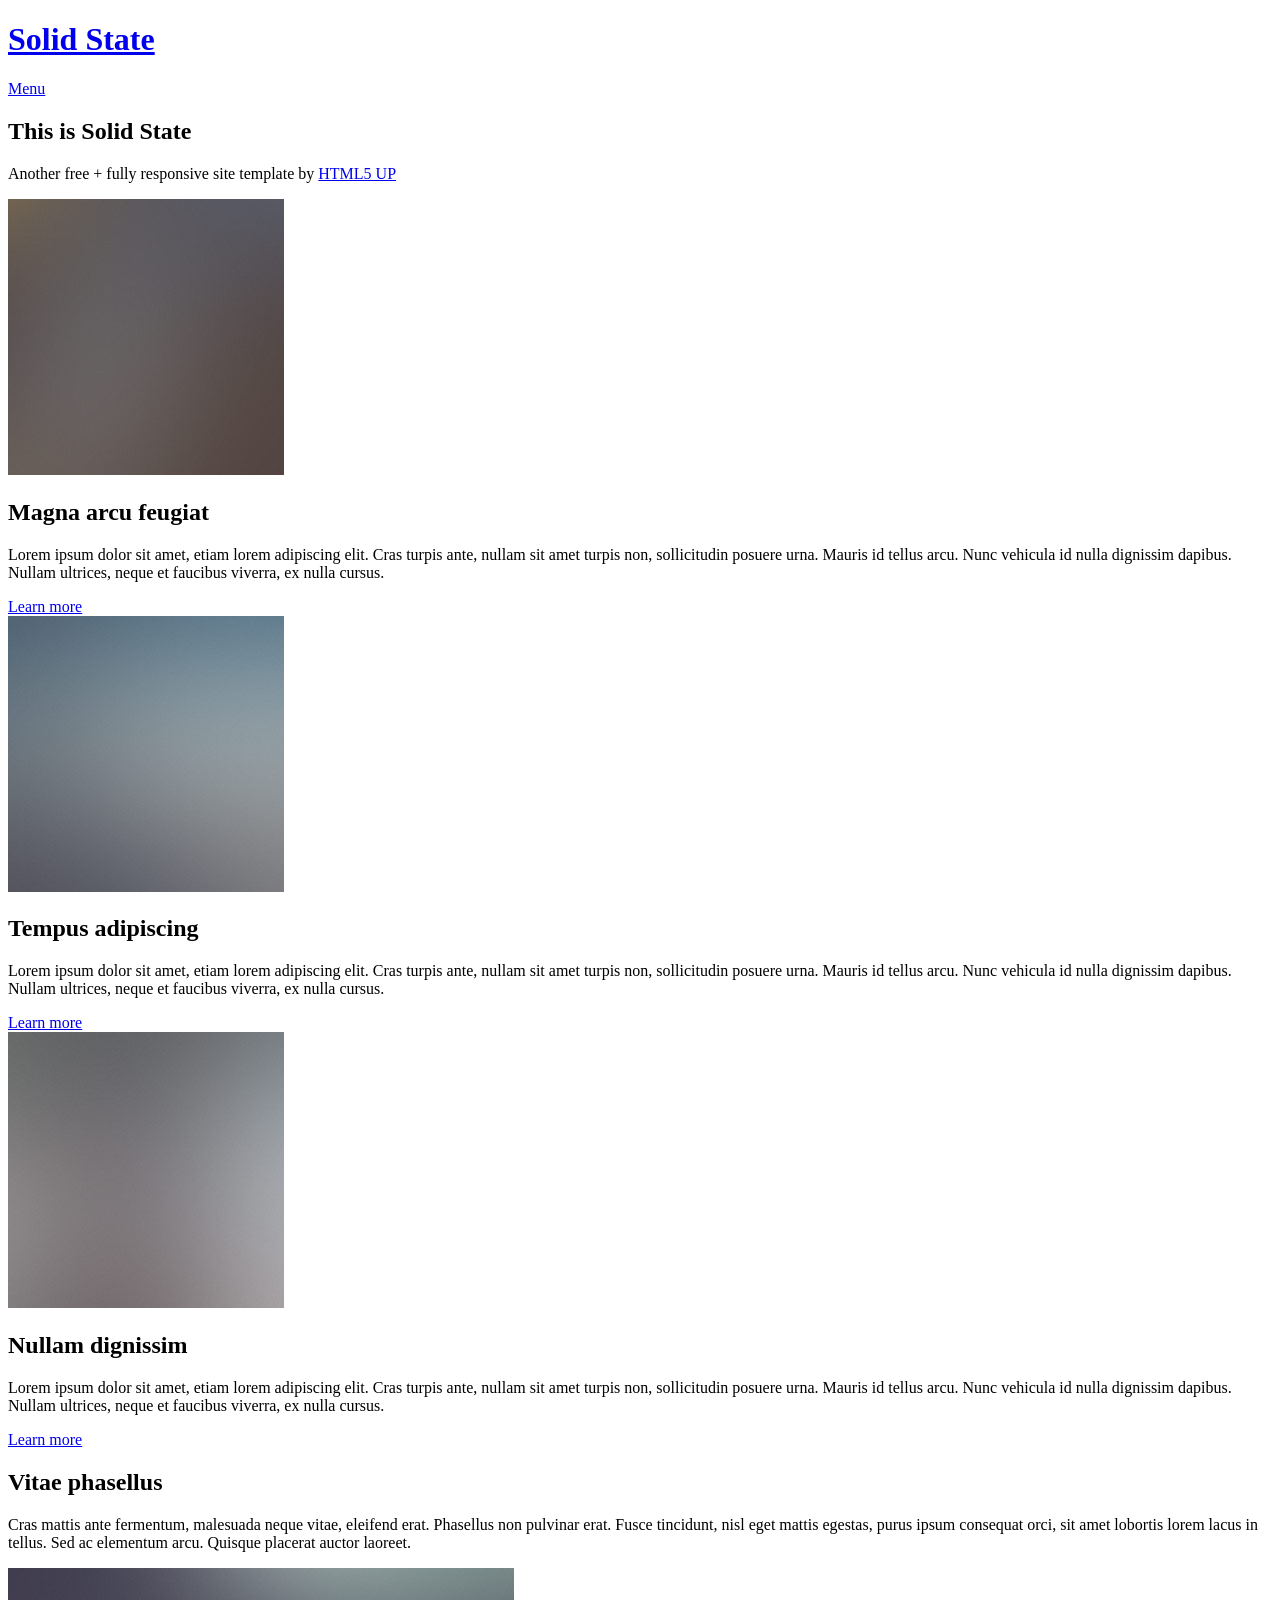
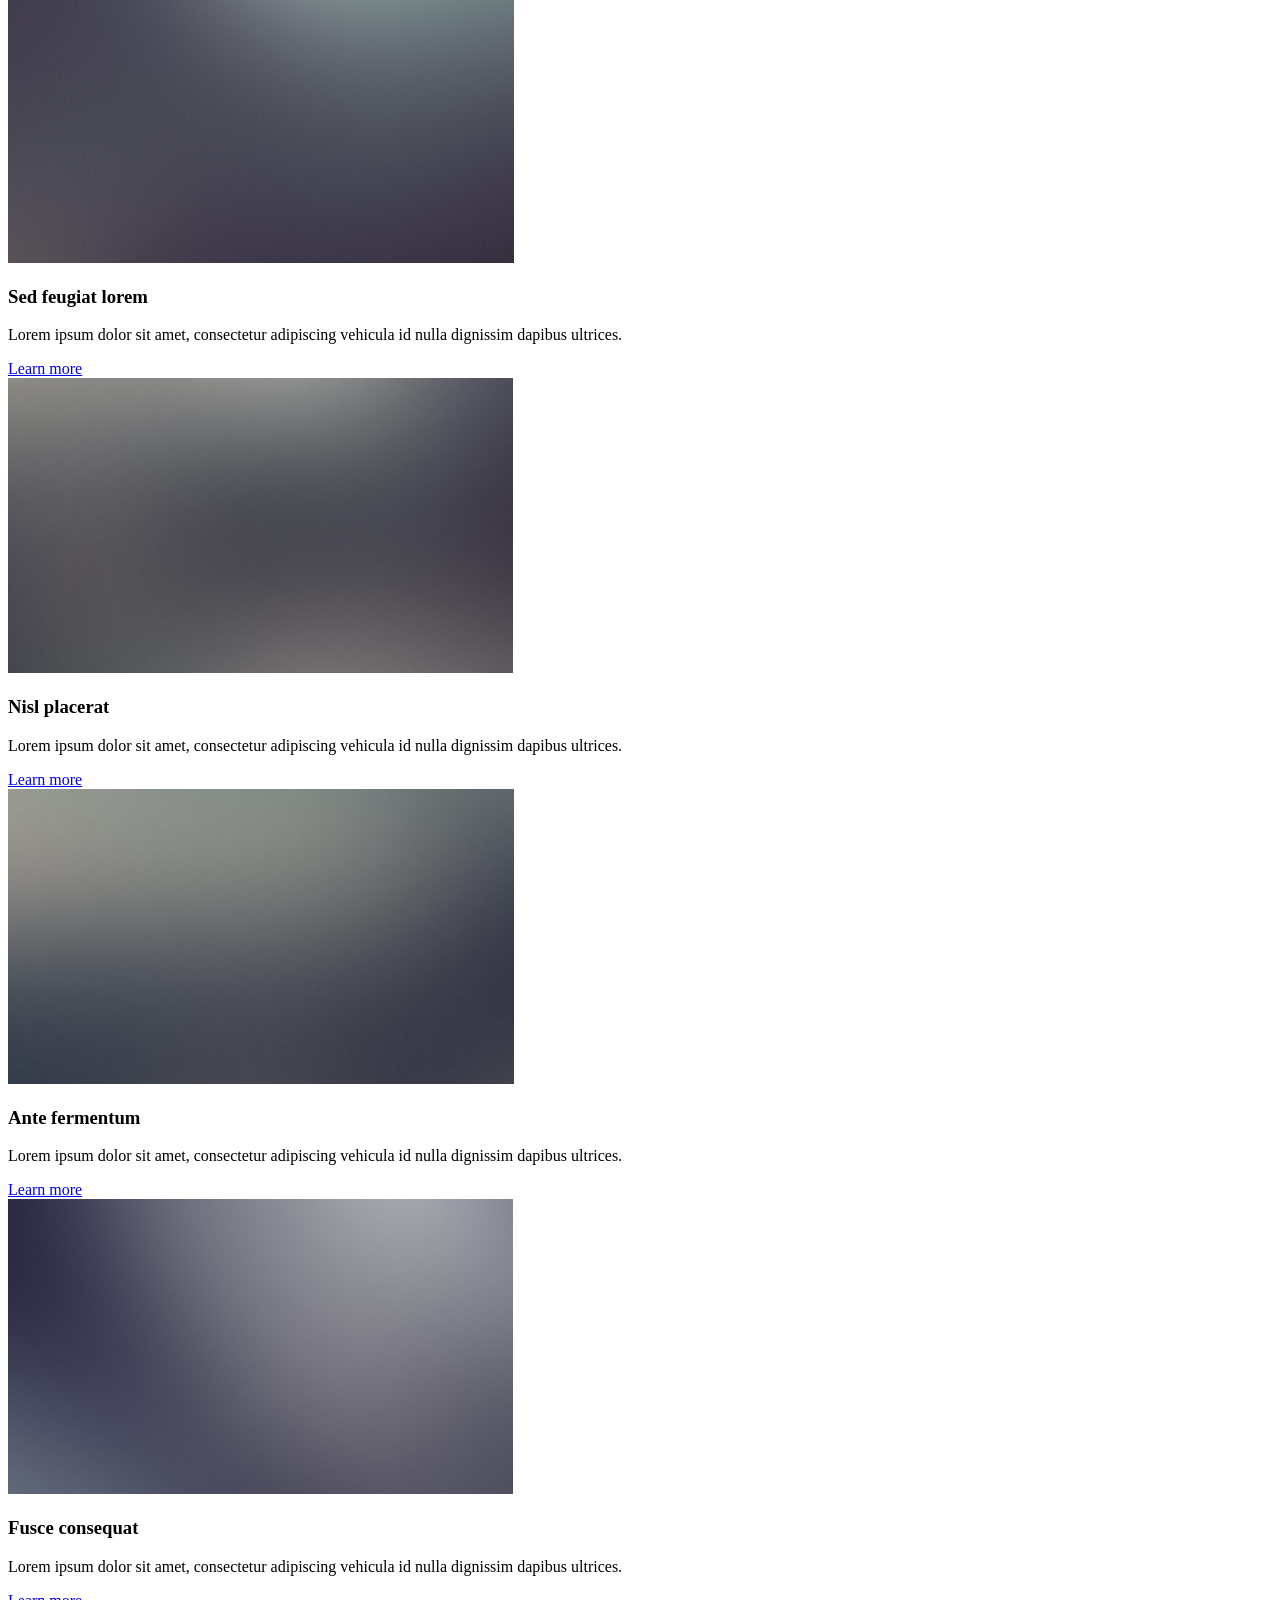
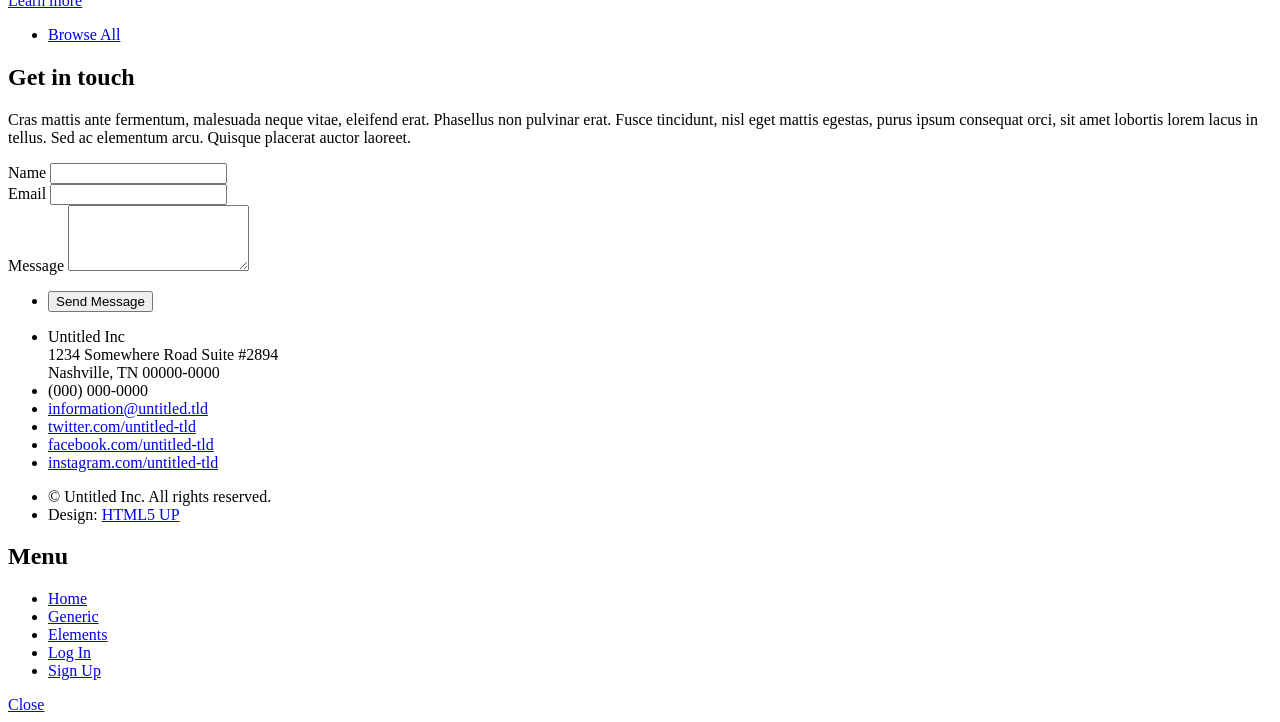
==== index.html @ 76413784 "upload template files" ====
<!DOCTYPE HTML>
<!--
	Solid State by HTML5 UP
	html5up.net | @ajlkn
	Free for personal and commercial use under the CCA 3.0 license (html5up.net/license)
-->
<html>
	<head>
		<title>Solid State by HTML5 UP</title>
		<meta charset="utf-8" />
		<meta name="viewport" content="width=device-width, initial-scale=1, user-scalable=no" />
		<link rel="stylesheet" href="assets/css/main.css" />
		<noscript><link rel="stylesheet" href="assets/css/noscript.css" /></noscript>
	</head>
	<body class="is-preload">

		<!-- Page Wrapper -->
			<div id="page-wrapper">

				<!-- Header -->
					<header id="header" class="alt">
						<h1><a href="index.html">Solid State</a></h1>
						<nav>
							<a href="#menu">Menu</a>
						</nav>
					</header>

				<!-- Menu -->
					<nav id="menu">
						<div class="inner">
							<h2>Menu</h2>
							<ul class="links">
								<li><a href="index.html">Home</a></li>
								<li><a href="generic.html">Generic</a></li>
								<li><a href="elements.html">Elements</a></li>
								<li><a href="#">Log In</a></li>
								<li><a href="#">Sign Up</a></li>
							</ul>
							<a href="#" class="close">Close</a>
						</div>
					</nav>

				<!-- Banner -->
					<section id="banner">
						<div class="inner">
							<div class="logo"><span class="icon fa-gem"></span></div>
							<h2>This is Solid State</h2>
							<p>Another free + fully responsive site template by <a href="http://html5up.net">HTML5 UP</a></p>
						</div>
					</section>

				<!-- Wrapper -->
					<section id="wrapper">

						<!-- One -->
							<section id="one" class="wrapper spotlight style1">
								<div class="inner">
									<a href="#" class="image"><img src="images/pic01.jpg" alt="" /></a>
									<div class="content">
										<h2 class="major">Magna arcu feugiat</h2>
										<p>Lorem ipsum dolor sit amet, etiam lorem adipiscing elit. Cras turpis ante, nullam sit amet turpis non, sollicitudin posuere urna. Mauris id tellus arcu. Nunc vehicula id nulla dignissim dapibus. Nullam ultrices, neque et faucibus viverra, ex nulla cursus.</p>
										<a href="#" class="special">Learn more</a>
									</div>
								</div>
							</section>

						<!-- Two -->
							<section id="two" class="wrapper alt spotlight style2">
								<div class="inner">
									<a href="#" class="image"><img src="images/pic02.jpg" alt="" /></a>
									<div class="content">
										<h2 class="major">Tempus adipiscing</h2>
										<p>Lorem ipsum dolor sit amet, etiam lorem adipiscing elit. Cras turpis ante, nullam sit amet turpis non, sollicitudin posuere urna. Mauris id tellus arcu. Nunc vehicula id nulla dignissim dapibus. Nullam ultrices, neque et faucibus viverra, ex nulla cursus.</p>
										<a href="#" class="special">Learn more</a>
									</div>
								</div>
							</section>

						<!-- Three -->
							<section id="three" class="wrapper spotlight style3">
								<div class="inner">
									<a href="#" class="image"><img src="images/pic03.jpg" alt="" /></a>
									<div class="content">
										<h2 class="major">Nullam dignissim</h2>
										<p>Lorem ipsum dolor sit amet, etiam lorem adipiscing elit. Cras turpis ante, nullam sit amet turpis non, sollicitudin posuere urna. Mauris id tellus arcu. Nunc vehicula id nulla dignissim dapibus. Nullam ultrices, neque et faucibus viverra, ex nulla cursus.</p>
										<a href="#" class="special">Learn more</a>
									</div>
								</div>
							</section>

						<!-- Four -->
							<section id="four" class="wrapper alt style1">
								<div class="inner">
									<h2 class="major">Vitae phasellus</h2>
									<p>Cras mattis ante fermentum, malesuada neque vitae, eleifend erat. Phasellus non pulvinar erat. Fusce tincidunt, nisl eget mattis egestas, purus ipsum consequat orci, sit amet lobortis lorem lacus in tellus. Sed ac elementum arcu. Quisque placerat auctor laoreet.</p>
									<section class="features">
										<article>
											<a href="#" class="image"><img src="images/pic04.jpg" alt="" /></a>
											<h3 class="major">Sed feugiat lorem</h3>
											<p>Lorem ipsum dolor sit amet, consectetur adipiscing vehicula id nulla dignissim dapibus ultrices.</p>
											<a href="#" class="special">Learn more</a>
										</article>
										<article>
											<a href="#" class="image"><img src="images/pic05.jpg" alt="" /></a>
											<h3 class="major">Nisl placerat</h3>
											<p>Lorem ipsum dolor sit amet, consectetur adipiscing vehicula id nulla dignissim dapibus ultrices.</p>
											<a href="#" class="special">Learn more</a>
										</article>
										<article>
											<a href="#" class="image"><img src="images/pic06.jpg" alt="" /></a>
											<h3 class="major">Ante fermentum</h3>
											<p>Lorem ipsum dolor sit amet, consectetur adipiscing vehicula id nulla dignissim dapibus ultrices.</p>
											<a href="#" class="special">Learn more</a>
										</article>
										<article>
											<a href="#" class="image"><img src="images/pic07.jpg" alt="" /></a>
											<h3 class="major">Fusce consequat</h3>
											<p>Lorem ipsum dolor sit amet, consectetur adipiscing vehicula id nulla dignissim dapibus ultrices.</p>
											<a href="#" class="special">Learn more</a>
										</article>
									</section>
									<ul class="actions">
										<li><a href="#" class="button">Browse All</a></li>
									</ul>
								</div>
							</section>

					</section>

				<!-- Footer -->
					<section id="footer">
						<div class="inner">
							<h2 class="major">Get in touch</h2>
							<p>Cras mattis ante fermentum, malesuada neque vitae, eleifend erat. Phasellus non pulvinar erat. Fusce tincidunt, nisl eget mattis egestas, purus ipsum consequat orci, sit amet lobortis lorem lacus in tellus. Sed ac elementum arcu. Quisque placerat auctor laoreet.</p>
							<form method="post" action="#">
								<div class="fields">
									<div class="field">
										<label for="name">Name</label>
										<input type="text" name="name" id="name" />
									</div>
									<div class="field">
										<label for="email">Email</label>
										<input type="email" name="email" id="email" />
									</div>
									<div class="field">
										<label for="message">Message</label>
										<textarea name="message" id="message" rows="4"></textarea>
									</div>
								</div>
								<ul class="actions">
									<li><input type="submit" value="Send Message" /></li>
								</ul>
							</form>
							<ul class="contact">
								<li class="icon solid fa-home">
									Untitled Inc<br />
									1234 Somewhere Road Suite #2894<br />
									Nashville, TN 00000-0000
								</li>
								<li class="icon solid fa-phone">(000) 000-0000</li>
								<li class="icon solid fa-envelope"><a href="#">information@untitled.tld</a></li>
								<li class="icon brands fa-twitter"><a href="#">twitter.com/untitled-tld</a></li>
								<li class="icon brands fa-facebook-f"><a href="#">facebook.com/untitled-tld</a></li>
								<li class="icon brands fa-instagram"><a href="#">instagram.com/untitled-tld</a></li>
							</ul>
							<ul class="copyright">
								<li>&copy; Untitled Inc. All rights reserved.</li><li>Design: <a href="http://html5up.net">HTML5 UP</a></li>
							</ul>
						</div>
					</section>

			</div>

		<!-- Scripts -->
			<script src="assets/js/jquery.min.js"></script>
			<script src="assets/js/jquery.scrollex.min.js"></script>
			<script src="assets/js/browser.min.js"></script>
			<script src="assets/js/breakpoints.min.js"></script>
			<script src="assets/js/util.js"></script>
			<script src="assets/js/main.js"></script>

	</body>
</html>
---- assets/css/main.css ----
@import url(fontawesome-all.min.css);
@import url("https://fonts.googleapis.com/css?family=Raleway:200,700|Source+Sans+Pro:300,600,300italic,600italic");

/*
	Solid State by HTML5 UP
	html5up.net | @ajlkn
	Free for personal and commercial use under the CCA 3.0 license (html5up.net/license)
*/

html, body, div, span, applet, object,
iframe, h1, h2, h3, h4, h5, h6, p, blockquote,
pre, a, abbr, acronym, address, big, cite,
code, del, dfn, em, img, ins, kbd, q, s, samp,
small, strike, strong, sub, sup, tt, var, b,
u, i, center, dl, dt, dd, ol, ul, li, fieldset,
form, label, legend, table, caption, tbody,
tfoot, thead, tr, th, td, article, aside,
canvas, details, embed, figure, figcaption,
footer, header, hgroup, menu, nav, output, ruby,
section, summary, time, mark, audio, video {
	margin: 0;
	padding: 0;
	border: 0;
	font-size: 100%;
	font: inherit;
	vertical-align: baseline;}

article, aside, details, figcaption, figure,
footer, header, hgroup, menu, nav, section {
	display: block;}

body {
	line-height: 1;
}

ol, ul {
	list-style: none;
}

blockquote, q {
	quotes: none;
}

	blockquote:before, blockquote:after, q:before, q:after {
		content: '';
		content: none;
	}

table {
	border-collapse: collapse;
	border-spacing: 0;
}

body {
	-webkit-text-size-adjust: none;
}

mark {
	background-color: transparent;
	color: inherit;
}

input::-moz-focus-inner {
	border: 0;
	padding: 0;
}

input, select, textarea {
	-moz-appearance: none;
	-webkit-appearance: none;
	-ms-appearance: none;
	appearance: none;
}

/* Basic */

	@-ms-viewport {
		width: device-width;
	}

	body {
		-ms-overflow-style: scrollbar;
	}

	@media screen and (max-width: 480px) {

		html, body {
			min-width: 320px;
		}

	}

	html {
		box-sizing: border-box;
	}

	*, *:before, *:after {
		box-sizing: inherit;
	}

	body {
		background-color: #2e3141;
		background-image: linear-gradient(to top, rgba(46, 49, 65, 0.8), rgba(46, 49, 65, 0.8)), url("../../images/bg.jpg");
		background-size: auto, cover;
		background-attachment: fixed, fixed;
		background-position: center, center;
	}

		body.is-preload *, body.is-preload *:before, body.is-preload *:after {
			-moz-animation: none !important;
			-webkit-animation: none !important;
			-ms-animation: none !important;
			animation: none !important;
			-moz-transition: none !important;
			-webkit-transition: none !important;
			-ms-transition: none !important;
			transition: none !important;
		}

/* Type */

	body, input, select, textarea {
		color: #ffffff;
		font-family: "Source Sans Pro", Helvetica, sans-serif;
		font-size: 16.5pt;
		font-weight: 300;
		line-height: 1.65;
	}

		@media screen and (max-width: 1680px) {

			body, input, select, textarea {
				font-size: 13pt;
			}

		}

		@media screen and (max-width: 1280px) {

			body, input, select, textarea {
				font-size: 12pt;
			}

		}

		@media screen and (max-width: 980px) {

			body, input, select, textarea {
				font-size: 12pt;
			}

		}

		@media screen and (max-width: 736px) {

			body, input, select, textarea {
				font-size: 12pt;
			}

		}

		@media screen and (max-width: 480px) {

			body, input, select, textarea {
				font-size: 12pt;
			}

		}

	a {
		-moz-transition: color 0.2s ease-in-out, border-bottom-color 0.2s ease-in-out;
		-webkit-transition: color 0.2s ease-in-out, border-bottom-color 0.2s ease-in-out;
		-ms-transition: color 0.2s ease-in-out, border-bottom-color 0.2s ease-in-out;
		transition: color 0.2s ease-in-out, border-bottom-color 0.2s ease-in-out;
		border-bottom: dotted 1px rgba(255, 255, 255, 0.35);
		color: #ffffff;
		text-decoration: none;
	}

		a:hover {
			border-bottom-color: transparent;
			color: #ffffff !important;
		}

		a.special:not(.button) {
			text-decoration: none;
			border-bottom: 0;
			display: block;
			font-family: Raleway, Helvetica, sans-serif;
			font-size: 0.8em;
			font-weight: 700;
			letter-spacing: 0.1em;
			margin: 0 0 2em 0;
			text-transform: uppercase;
		}

			a.special:not(.button):before {
				-moz-osx-font-smoothing: grayscale;
				-webkit-font-smoothing: antialiased;
				display: inline-block;
				font-style: normal;
				font-variant: normal;
				text-rendering: auto;
				line-height: 1;
				text-transform: none !important;
				font-family: 'Font Awesome 5 Free';
				font-weight: 900;
			}

			a.special:not(.button):before {
				-moz-transition: background-color 0.2s ease-in-out;
				-webkit-transition: background-color 0.2s ease-in-out;
				-ms-transition: background-color 0.2s ease-in-out;
				transition: background-color 0.2s ease-in-out;
				border-radius: 100%;
				border: solid 2px rgba(255, 255, 255, 0.125);
				content: '\f105';
				display: inline-block;
				font-size: 1.25em;
				height: 2em;
				line-height: 1.75em;
				margin-right: 0.85em;
				text-align: center;
				text-indent: 0.15em;
				vertical-align: middle;
				width: 2em;
			}

			a.special:not(.button):hover:before {
				background-color: rgba(255, 255, 255, 0.025);
			}

			a.special:not(.button):active:before {
				background-color: rgba(255, 255, 255, 0.075);
			}

	strong, b {
		color: #ffffff;
		font-weight: 600;
	}

	em, i {
		font-style: italic;
	}

	p {
		margin: 0 0 2em 0;
	}

	h1, h2, h3, h4, h5, h6 {
		color: #ffffff;
		font-family: Raleway, Helvetica, sans-serif;
		font-weight: 700;
		letter-spacing: 0.1em;
		margin: 0 0 1em 0;
		text-transform: uppercase;
	}

		h1 a, h2 a, h3 a, h4 a, h5 a, h6 a {
			color: inherit;
			text-decoration: none;
			border-bottom: 0;
		}

		h1 span, h2 span, h3 span, h4 span, h5 span, h6 span {
			font-weight: 200;
		}

		h1.major, h2.major, h3.major, h4.major, h5.major, h6.major {
			padding-bottom: 1em;
			border-bottom: solid 2px rgba(255, 255, 255, 0.125);
		}

	h2 {
		font-size: 1.2em;
	}

	h3 {
		font-size: 0.9em;
	}

	h4 {
		font-size: 0.7em;
	}

	h5 {
		font-size: 0.7em;
	}

	h6 {
		font-size: 0.7em;
	}

	@media screen and (max-width: 736px) {

		h2 {
			font-size: 1em;
		}

		h3 {
			font-size: 0.8em;
		}

	}

	sub {
		font-size: 0.8em;
		position: relative;
		top: 0.5em;
	}

	sup {
		font-size: 0.8em;
		position: relative;
		top: -0.5em;
	}

	blockquote {
		border-left: solid 4px rgba(255, 255, 255, 0.125);
		font-style: italic;
		margin: 0 0 2em 0;
		padding: 0.5em 0 0.5em 2em;
	}

	code {
		background: rgba(255, 255, 255, 0.025);
		border-radius: 5px;
		border: solid 2px rgba(255, 255, 255, 0.125);
		font-family: "Courier New", monospace;
		font-size: 0.9em;
		margin: 0 0.25em;
		padding: 0.25em 0.65em;
	}

	pre {
		-webkit-overflow-scrolling: touch;
		font-family: "Courier New", monospace;
		font-size: 0.9em;
		margin: 0 0 2em 0;
	}

		pre code {
			display: block;
			line-height: 1.75em;
			padding: 1em 1.5em;
			overflow-x: auto;
		}

	hr {
		border: 0;
		border-bottom: solid 2px rgba(255, 255, 255, 0.125);
		margin: 2.5em 0;
	}

		hr.major {
			margin: 4em 0;
		}

	.align-left {
		text-align: left;
	}

	.align-center {
		text-align: center;
	}

	.align-right {
		text-align: right;
	}

/* Row */

	.row {
		display: flex;
		flex-wrap: wrap;
		box-sizing: border-box;
		align-items: stretch;
	}

		.row > * {
			box-sizing: border-box;
		}

		.row.gtr-uniform > * > :last-child {
			margin-bottom: 0;
		}

		.row.aln-left {
			justify-content: flex-start;
		}

		.row.aln-center {
			justify-content: center;
		}

		.row.aln-right {
			justify-content: flex-end;
		}

		.row.aln-top {
			align-items: flex-start;
		}

		.row.aln-middle {
			align-items: center;
		}

		.row.aln-bottom {
			align-items: flex-end;
		}

		.row > .imp {
			order: -1;
		}

		.row > .col-1 {
			width: 8.33333%;
		}

		.row > .off-1 {
			margin-left: 8.33333%;
		}

		.row > .col-2 {
			width: 16.66667%;
		}

		.row > .off-2 {
			margin-left: 16.66667%;
		}

		.row > .col-3 {
			width: 25%;
		}

		.row > .off-3 {
			margin-left: 25%;
		}

		.row > .col-4 {
			width: 33.33333%;
		}

		.row > .off-4 {
			margin-left: 33.33333%;
		}

		.row > .col-5 {
			width: 41.66667%;
		}

		.row > .off-5 {
			margin-left: 41.66667%;
		}

		.row > .col-6 {
			width: 50%;
		}

		.row > .off-6 {
			margin-left: 50%;
		}

		.row > .col-7 {
			width: 58.33333%;
		}

		.row > .off-7 {
			margin-left: 58.33333%;
		}

		.row > .col-8 {
			width: 66.66667%;
		}

		.row > .off-8 {
			margin-left: 66.66667%;
		}

		.row > .col-9 {
			width: 75%;
		}

		.row > .off-9 {
			margin-left: 75%;
		}

		.row > .col-10 {
			width: 83.33333%;
		}

		.row > .off-10 {
			margin-left: 83.33333%;
		}

		.row > .col-11 {
			width: 91.66667%;
		}

		.row > .off-11 {
			margin-left: 91.66667%;
		}

		.row > .col-12 {
			width: 100%;
		}

		.row > .off-12 {
			margin-left: 100%;
		}

		.row.gtr-0 {
			margin-top: 0;
			margin-left: 0em;
		}

			.row.gtr-0 > * {
				padding: 0 0 0 0em;
			}

			.row.gtr-0.gtr-uniform {
				margin-top: 0em;
			}

				.row.gtr-0.gtr-uniform > * {
					padding-top: 0em;
				}

		.row.gtr-25 {
			margin-top: 0;
			margin-left: -0.4375em;
		}

			.row.gtr-25 > * {
				padding: 0 0 0 0.4375em;
			}

			.row.gtr-25.gtr-uniform {
				margin-top: -0.4375em;
			}

				.row.gtr-25.gtr-uniform > * {
					padding-top: 0.4375em;
				}

		.row.gtr-50 {
			margin-top: 0;
			margin-left: -0.875em;
		}

			.row.gtr-50 > * {
				padding: 0 0 0 0.875em;
			}

			.row.gtr-50.gtr-uniform {
				margin-top: -0.875em;
			}

				.row.gtr-50.gtr-uniform > * {
					padding-top: 0.875em;
				}

		.row {
			margin-top: 0;
			margin-left: -1.75em;
		}

			.row > * {
				padding: 0 0 0 1.75em;
			}

			.row.gtr-uniform {
				margin-top: -1.75em;
			}

				.row.gtr-uniform > * {
					padding-top: 1.75em;
				}

		.row.gtr-150 {
			margin-top: 0;
			margin-left: -2.625em;
		}

			.row.gtr-150 > * {
				padding: 0 0 0 2.625em;
			}

			.row.gtr-150.gtr-uniform {
				margin-top: -2.625em;
			}

				.row.gtr-150.gtr-uniform > * {
					padding-top: 2.625em;
				}

		.row.gtr-200 {
			margin-top: 0;
			margin-left: -3.5em;
		}

			.row.gtr-200 > * {
				padding: 0 0 0 3.5em;
			}

			.row.gtr-200.gtr-uniform {
				margin-top: -3.5em;
			}

				.row.gtr-200.gtr-uniform > * {
					padding-top: 3.5em;
				}

		@media screen and (max-width: 1680px) {

			.row {
				display: flex;
				flex-wrap: wrap;
				box-sizing: border-box;
				align-items: stretch;
			}

				.row > * {
					box-sizing: border-box;
				}

				.row.gtr-uniform > * > :last-child {
					margin-bottom: 0;
				}

				.row.aln-left {
					justify-content: flex-start;
				}

				.row.aln-center {
					justify-content: center;
				}

				.row.aln-right {
					justify-content: flex-end;
				}

				.row.aln-top {
					align-items: flex-start;
				}

				.row.aln-middle {
					align-items: center;
				}

				.row.aln-bottom {
					align-items: flex-end;
				}

				.row > .imp-xlarge {
					order: -1;
				}

				.row > .col-1-xlarge {
					width: 8.33333%;
				}

				.row > .off-1-xlarge {
					margin-left: 8.33333%;
				}

				.row > .col-2-xlarge {
					width: 16.66667%;
				}

				.row > .off-2-xlarge {
					margin-left: 16.66667%;
				}

				.row > .col-3-xlarge {
					width: 25%;
				}

				.row > .off-3-xlarge {
					margin-left: 25%;
				}

				.row > .col-4-xlarge {
					width: 33.33333%;
				}

				.row > .off-4-xlarge {
					margin-left: 33.33333%;
				}

				.row > .col-5-xlarge {
					width: 41.66667%;
				}

				.row > .off-5-xlarge {
					margin-left: 41.66667%;
				}

				.row > .col-6-xlarge {
					width: 50%;
				}

				.row > .off-6-xlarge {
					margin-left: 50%;
				}

				.row > .col-7-xlarge {
					width: 58.33333%;
				}

				.row > .off-7-xlarge {
					margin-left: 58.33333%;
				}

				.row > .col-8-xlarge {
					width: 66.66667%;
				}

				.row > .off-8-xlarge {
					margin-left: 66.66667%;
				}

				.row > .col-9-xlarge {
					width: 75%;
				}

				.row > .off-9-xlarge {
					margin-left: 75%;
				}

				.row > .col-10-xlarge {
					width: 83.33333%;
				}

				.row > .off-10-xlarge {
					margin-left: 83.33333%;
				}

				.row > .col-11-xlarge {
					width: 91.66667%;
				}

				.row > .off-11-xlarge {
					margin-left: 91.66667%;
				}

				.row > .col-12-xlarge {
					width: 100%;
				}

				.row > .off-12-xlarge {
					margin-left: 100%;
				}

				.row.gtr-0 {
					margin-top: 0;
					margin-left: 0em;
				}

					.row.gtr-0 > * {
						padding: 0 0 0 0em;
					}

					.row.gtr-0.gtr-uniform {
						margin-top: 0em;
					}

						.row.gtr-0.gtr-uniform > * {
							padding-top: 0em;
						}

				.row.gtr-25 {
					margin-top: 0;
					margin-left: -0.4375em;
				}

					.row.gtr-25 > * {
						padding: 0 0 0 0.4375em;
					}

					.row.gtr-25.gtr-uniform {
						margin-top: -0.4375em;
					}

						.row.gtr-25.gtr-uniform > * {
							padding-top: 0.4375em;
						}

				.row.gtr-50 {
					margin-top: 0;
					margin-left: -0.875em;
				}

					.row.gtr-50 > * {
						padding: 0 0 0 0.875em;
					}

					.row.gtr-50.gtr-uniform {
						margin-top: -0.875em;
					}

						.row.gtr-50.gtr-uniform > * {
							padding-top: 0.875em;
						}

				.row {
					margin-top: 0;
					margin-left: -1.75em;
				}

					.row > * {
						padding: 0 0 0 1.75em;
					}

					.row.gtr-uniform {
						margin-top: -1.75em;
					}

						.row.gtr-uniform > * {
							padding-top: 1.75em;
						}

				.row.gtr-150 {
					margin-top: 0;
					margin-left: -2.625em;
				}

					.row.gtr-150 > * {
						padding: 0 0 0 2.625em;
					}

					.row.gtr-150.gtr-uniform {
						margin-top: -2.625em;
					}

						.row.gtr-150.gtr-uniform > * {
							padding-top: 2.625em;
						}

				.row.gtr-200 {
					margin-top: 0;
					margin-left: -3.5em;
				}

					.row.gtr-200 > * {
						padding: 0 0 0 3.5em;
					}

					.row.gtr-200.gtr-uniform {
						margin-top: -3.5em;
					}

						.row.gtr-200.gtr-uniform > * {
							padding-top: 3.5em;
						}

		}

		@media screen and (max-width: 1280px) {

			.row {
				display: flex;
				flex-wrap: wrap;
				box-sizing: border-box;
				align-items: stretch;
			}

				.row > * {
					box-sizing: border-box;
				}

				.row.gtr-uniform > * > :last-child {
					margin-bottom: 0;
				}

				.row.aln-left {
					justify-content: flex-start;
				}

				.row.aln-center {
					justify-content: center;
				}

				.row.aln-right {
					justify-content: flex-end;
				}

				.row.aln-top {
					align-items: flex-start;
				}

				.row.aln-middle {
					align-items: center;
				}

				.row.aln-bottom {
					align-items: flex-end;
				}

				.row > .imp-large {
					order: -1;
				}

				.row > .col-1-large {
					width: 8.33333%;
				}

				.row > .off-1-large {
					margin-left: 8.33333%;
				}

				.row > .col-2-large {
					width: 16.66667%;
				}

				.row > .off-2-large {
					margin-left: 16.66667%;
				}

				.row > .col-3-large {
					width: 25%;
				}

				.row > .off-3-large {
					margin-left: 25%;
				}

				.row > .col-4-large {
					width: 33.33333%;
				}

				.row > .off-4-large {
					margin-left: 33.33333%;
				}

				.row > .col-5-large {
					width: 41.66667%;
				}

				.row > .off-5-large {
					margin-left: 41.66667%;
				}

				.row > .col-6-large {
					width: 50%;
				}

				.row > .off-6-large {
					margin-left: 50%;
				}

				.row > .col-7-large {
					width: 58.33333%;
				}

				.row > .off-7-large {
					margin-left: 58.33333%;
				}

				.row > .col-8-large {
					width: 66.66667%;
				}

				.row > .off-8-large {
					margin-left: 66.66667%;
				}

				.row > .col-9-large {
					width: 75%;
				}

				.row > .off-9-large {
					margin-left: 75%;
				}

				.row > .col-10-large {
					width: 83.33333%;
				}

				.row > .off-10-large {
					margin-left: 83.33333%;
				}

				.row > .col-11-large {
					width: 91.66667%;
				}

				.row > .off-11-large {
					margin-left: 91.66667%;
				}

				.row > .col-12-large {
					width: 100%;
				}

				.row > .off-12-large {
					margin-left: 100%;
				}

				.row.gtr-0 {
					margin-top: 0;
					margin-left: 0em;
				}

					.row.gtr-0 > * {
						padding: 0 0 0 0em;
					}

					.row.gtr-0.gtr-uniform {
						margin-top: 0em;
					}

						.row.gtr-0.gtr-uniform > * {
							padding-top: 0em;
						}

				.row.gtr-25 {
					margin-top: 0;
					margin-left: -0.4375em;
				}

					.row.gtr-25 > * {
						padding: 0 0 0 0.4375em;
					}

					.row.gtr-25.gtr-uniform {
						margin-top: -0.4375em;
					}

						.row.gtr-25.gtr-uniform > * {
							padding-top: 0.4375em;
						}

				.row.gtr-50 {
					margin-top: 0;
					margin-left: -0.875em;
				}

					.row.gtr-50 > * {
						padding: 0 0 0 0.875em;
					}

					.row.gtr-50.gtr-uniform {
						margin-top: -0.875em;
					}

						.row.gtr-50.gtr-uniform > * {
							padding-top: 0.875em;
						}

				.row {
					margin-top: 0;
					margin-left: -1.75em;
				}

					.row > * {
						padding: 0 0 0 1.75em;
					}

					.row.gtr-uniform {
						margin-top: -1.75em;
					}

						.row.gtr-uniform > * {
							padding-top: 1.75em;
						}

				.row.gtr-150 {
					margin-top: 0;
					margin-left: -2.625em;
				}

					.row.gtr-150 > * {
						padding: 0 0 0 2.625em;
					}

					.row.gtr-150.gtr-uniform {
						margin-top: -2.625em;
					}

						.row.gtr-150.gtr-uniform > * {
							padding-top: 2.625em;
						}

				.row.gtr-200 {
					margin-top: 0;
					margin-left: -3.5em;
				}

					.row.gtr-200 > * {
						padding: 0 0 0 3.5em;
					}

					.row.gtr-200.gtr-uniform {
						margin-top: -3.5em;
					}

						.row.gtr-200.gtr-uniform > * {
							padding-top: 3.5em;
						}

		}

		@media screen and (max-width: 980px) {

			.row {
				display: flex;
				flex-wrap: wrap;
				box-sizing: border-box;
				align-items: stretch;
			}

				.row > * {
					box-sizing: border-box;
				}

				.row.gtr-uniform > * > :last-child {
					margin-bottom: 0;
				}

				.row.aln-left {
					justify-content: flex-start;
				}

				.row.aln-center {
					justify-content: center;
				}

				.row.aln-right {
					justify-content: flex-end;
				}

				.row.aln-top {
					align-items: flex-start;
				}

				.row.aln-middle {
					align-items: center;
				}

				.row.aln-bottom {
					align-items: flex-end;
				}

				.row > .imp-medium {
					order: -1;
				}

				.row > .col-1-medium {
					width: 8.33333%;
				}

				.row > .off-1-medium {
					margin-left: 8.33333%;
				}

				.row > .col-2-medium {
					width: 16.66667%;
				}

				.row > .off-2-medium {
					margin-left: 16.66667%;
				}

				.row > .col-3-medium {
					width: 25%;
				}

				.row > .off-3-medium {
					margin-left: 25%;
				}

				.row > .col-4-medium {
					width: 33.33333%;
				}

				.row > .off-4-medium {
					margin-left: 33.33333%;
				}

				.row > .col-5-medium {
					width: 41.66667%;
				}

				.row > .off-5-medium {
					margin-left: 41.66667%;
				}

				.row > .col-6-medium {
					width: 50%;
				}

				.row > .off-6-medium {
					margin-left: 50%;
				}

				.row > .col-7-medium {
					width: 58.33333%;
				}

				.row > .off-7-medium {
					margin-left: 58.33333%;
				}

				.row > .col-8-medium {
					width: 66.66667%;
				}

				.row > .off-8-medium {
					margin-left: 66.66667%;
				}

				.row > .col-9-medium {
					width: 75%;
				}

				.row > .off-9-medium {
					margin-left: 75%;
				}

				.row > .col-10-medium {
					width: 83.33333%;
				}

				.row > .off-10-medium {
					margin-left: 83.33333%;
				}

				.row > .col-11-medium {
					width: 91.66667%;
				}

				.row > .off-11-medium {
					margin-left: 91.66667%;
				}

				.row > .col-12-medium {
					width: 100%;
				}

				.row > .off-12-medium {
					margin-left: 100%;
				}

				.row.gtr-0 {
					margin-top: 0;
					margin-left: 0em;
				}

					.row.gtr-0 > * {
						padding: 0 0 0 0em;
					}

					.row.gtr-0.gtr-uniform {
						margin-top: 0em;
					}

						.row.gtr-0.gtr-uniform > * {
							padding-top: 0em;
						}

				.row.gtr-25 {
					margin-top: 0;
					margin-left: -0.4375em;
				}

					.row.gtr-25 > * {
						padding: 0 0 0 0.4375em;
					}

					.row.gtr-25.gtr-uniform {
						margin-top: -0.4375em;
					}

						.row.gtr-25.gtr-uniform > * {
							padding-top: 0.4375em;
						}

				.row.gtr-50 {
					margin-top: 0;
					margin-left: -0.875em;
				}

					.row.gtr-50 > * {
						padding: 0 0 0 0.875em;
					}

					.row.gtr-50.gtr-uniform {
						margin-top: -0.875em;
					}

						.row.gtr-50.gtr-uniform > * {
							padding-top: 0.875em;
						}

				.row {
					margin-top: 0;
					margin-left: -1.75em;
				}

					.row > * {
						padding: 0 0 0 1.75em;
					}

					.row.gtr-uniform {
						margin-top: -1.75em;
					}

						.row.gtr-uniform > * {
							padding-top: 1.75em;
						}

				.row.gtr-150 {
					margin-top: 0;
					margin-left: -2.625em;
				}

					.row.gtr-150 > * {
						padding: 0 0 0 2.625em;
					}

					.row.gtr-150.gtr-uniform {
						margin-top: -2.625em;
					}

						.row.gtr-150.gtr-uniform > * {
							padding-top: 2.625em;
						}

				.row.gtr-200 {
					margin-top: 0;
					margin-left: -3.5em;
				}

					.row.gtr-200 > * {
						padding: 0 0 0 3.5em;
					}

					.row.gtr-200.gtr-uniform {
						margin-top: -3.5em;
					}

						.row.gtr-200.gtr-uniform > * {
							padding-top: 3.5em;
						}

		}

		@media screen and (max-width: 736px) {

			.row {
				display: flex;
				flex-wrap: wrap;
				box-sizing: border-box;
				align-items: stretch;
			}

				.row > * {
					box-sizing: border-box;
				}

				.row.gtr-uniform > * > :last-child {
					margin-bottom: 0;
				}

				.row.aln-left {
					justify-content: flex-start;
				}

				.row.aln-center {
					justify-content: center;
				}

				.row.aln-right {
					justify-content: flex-end;
				}

				.row.aln-top {
					align-items: flex-start;
				}

				.row.aln-middle {
					align-items: center;
				}

				.row.aln-bottom {
					align-items: flex-end;
				}

				.row > .imp-small {
					order: -1;
				}

				.row > .col-1-small {
					width: 8.33333%;
				}

				.row > .off-1-small {
					margin-left: 8.33333%;
				}

				.row > .col-2-small {
					width: 16.66667%;
				}

				.row > .off-2-small {
					margin-left: 16.66667%;
				}

				.row > .col-3-small {
					width: 25%;
				}

				.row > .off-3-small {
					margin-left: 25%;
				}

				.row > .col-4-small {
					width: 33.33333%;
				}

				.row > .off-4-small {
					margin-left: 33.33333%;
				}

				.row > .col-5-small {
					width: 41.66667%;
				}

				.row > .off-5-small {
					margin-left: 41.66667%;
				}

				.row > .col-6-small {
					width: 50%;
				}

				.row > .off-6-small {
					margin-left: 50%;
				}

				.row > .col-7-small {
					width: 58.33333%;
				}

				.row > .off-7-small {
					margin-left: 58.33333%;
				}

				.row > .col-8-small {
					width: 66.66667%;
				}

				.row > .off-8-small {
					margin-left: 66.66667%;
				}

				.row > .col-9-small {
					width: 75%;
				}

				.row > .off-9-small {
					margin-left: 75%;
				}

				.row > .col-10-small {
					width: 83.33333%;
				}

				.row > .off-10-small {
					margin-left: 83.33333%;
				}

				.row > .col-11-small {
					width: 91.66667%;
				}

				.row > .off-11-small {
					margin-left: 91.66667%;
				}

				.row > .col-12-small {
					width: 100%;
				}

				.row > .off-12-small {
					margin-left: 100%;
				}

				.row.gtr-0 {
					margin-top: 0;
					margin-left: 0em;
				}

					.row.gtr-0 > * {
						padding: 0 0 0 0em;
					}

					.row.gtr-0.gtr-uniform {
						margin-top: 0em;
					}

						.row.gtr-0.gtr-uniform > * {
							padding-top: 0em;
						}

				.row.gtr-25 {
					margin-top: 0;
					margin-left: -0.3125em;
				}

					.row.gtr-25 > * {
						padding: 0 0 0 0.3125em;
					}

					.row.gtr-25.gtr-uniform {
						margin-top: -0.3125em;
					}

						.row.gtr-25.gtr-uniform > * {
							padding-top: 0.3125em;
						}

				.row.gtr-50 {
					margin-top: 0;
					margin-left: -0.625em;
				}

					.row.gtr-50 > * {
						padding: 0 0 0 0.625em;
					}

					.row.gtr-50.gtr-uniform {
						margin-top: -0.625em;
					}

						.row.gtr-50.gtr-uniform > * {
							padding-top: 0.625em;
						}

				.row {
					margin-top: 0;
					margin-left: -1.25em;
				}

					.row > * {
						padding: 0 0 0 1.25em;
					}

					.row.gtr-uniform {
						margin-top: -1.25em;
					}

						.row.gtr-uniform > * {
							padding-top: 1.25em;
						}

				.row.gtr-150 {
					margin-top: 0;
					margin-left: -1.875em;
				}

					.row.gtr-150 > * {
						padding: 0 0 0 1.875em;
					}

					.row.gtr-150.gtr-uniform {
						margin-top: -1.875em;
					}

						.row.gtr-150.gtr-uniform > * {
							padding-top: 1.875em;
						}

				.row.gtr-200 {
					margin-top: 0;
					margin-left: -2.5em;
				}

					.row.gtr-200 > * {
						padding: 0 0 0 2.5em;
					}

					.row.gtr-200.gtr-uniform {
						margin-top: -2.5em;
					}

						.row.gtr-200.gtr-uniform > * {
							padding-top: 2.5em;
						}

		}

		@media screen and (max-width: 480px) {

			.row {
				display: flex;
				flex-wrap: wrap;
				box-sizing: border-box;
				align-items: stretch;
			}

				.row > * {
					box-sizing: border-box;
				}

				.row.gtr-uniform > * > :last-child {
					margin-bottom: 0;
				}

				.row.aln-left {
					justify-content: flex-start;
				}

				.row.aln-center {
					justify-content: center;
				}

				.row.aln-right {
					justify-content: flex-end;
				}

				.row.aln-top {
					align-items: flex-start;
				}

				.row.aln-middle {
					align-items: center;
				}

				.row.aln-bottom {
					align-items: flex-end;
				}

				.row > .imp-xsmall {
					order: -1;
				}

				.row > .col-1-xsmall {
					width: 8.33333%;
				}

				.row > .off-1-xsmall {
					margin-left: 8.33333%;
				}

				.row > .col-2-xsmall {
					width: 16.66667%;
				}

				.row > .off-2-xsmall {
					margin-left: 16.66667%;
				}

				.row > .col-3-xsmall {
					width: 25%;
				}

				.row > .off-3-xsmall {
					margin-left: 25%;
				}

				.row > .col-4-xsmall {
					width: 33.33333%;
				}

				.row > .off-4-xsmall {
					margin-left: 33.33333%;
				}

				.row > .col-5-xsmall {
					width: 41.66667%;
				}

				.row > .off-5-xsmall {
					margin-left: 41.66667%;
				}

				.row > .col-6-xsmall {
					width: 50%;
				}

				.row > .off-6-xsmall {
					margin-left: 50%;
				}

				.row > .col-7-xsmall {
					width: 58.33333%;
				}

				.row > .off-7-xsmall {
					margin-left: 58.33333%;
				}

				.row > .col-8-xsmall {
					width: 66.66667%;
				}

				.row > .off-8-xsmall {
					margin-left: 66.66667%;
				}

				.row > .col-9-xsmall {
					width: 75%;
				}

				.row > .off-9-xsmall {
					margin-left: 75%;
				}

				.row > .col-10-xsmall {
					width: 83.33333%;
				}

				.row > .off-10-xsmall {
					margin-left: 83.33333%;
				}

				.row > .col-11-xsmall {
					width: 91.66667%;
				}

				.row > .off-11-xsmall {
					margin-left: 91.66667%;
				}

				.row > .col-12-xsmall {
					width: 100%;
				}

				.row > .off-12-xsmall {
					margin-left: 100%;
				}

				.row.gtr-0 {
					margin-top: 0;
					margin-left: 0em;
				}

					.row.gtr-0 > * {
						padding: 0 0 0 0em;
					}

					.row.gtr-0.gtr-uniform {
						margin-top: 0em;
					}

						.row.gtr-0.gtr-uniform > * {
							padding-top: 0em;
						}

				.row.gtr-25 {
					margin-top: 0;
					margin-left: -0.3125em;
				}

					.row.gtr-25 > * {
						padding: 0 0 0 0.3125em;
					}

					.row.gtr-25.gtr-uniform {
						margin-top: -0.3125em;
					}

						.row.gtr-25.gtr-uniform > * {
							padding-top: 0.3125em;
						}

				.row.gtr-50 {
					margin-top: 0;
					margin-left: -0.625em;
				}

					.row.gtr-50 > * {
						padding: 0 0 0 0.625em;
					}

					.row.gtr-50.gtr-uniform {
						margin-top: -0.625em;
					}

						.row.gtr-50.gtr-uniform > * {
							padding-top: 0.625em;
						}

				.row {
					margin-top: 0;
					margin-left: -1.25em;
				}

					.row > * {
						padding: 0 0 0 1.25em;
					}

					.row.gtr-uniform {
						margin-top: -1.25em;
					}

						.row.gtr-uniform > * {
							padding-top: 1.25em;
						}

				.row.gtr-150 {
					margin-top: 0;
					margin-left: -1.875em;
				}

					.row.gtr-150 > * {
						padding: 0 0 0 1.875em;
					}

					.row.gtr-150.gtr-uniform {
						margin-top: -1.875em;
					}

						.row.gtr-150.gtr-uniform > * {
							padding-top: 1.875em;
						}

				.row.gtr-200 {
					margin-top: 0;
					margin-left: -2.5em;
				}

					.row.gtr-200 > * {
						padding: 0 0 0 2.5em;
					}

					.row.gtr-200.gtr-uniform {
						margin-top: -2.5em;
					}

						.row.gtr-200.gtr-uniform > * {
							padding-top: 2.5em;
						}

		}

		@media screen and (max-width: 360px) {

			.row {
				display: flex;
				flex-wrap: wrap;
				box-sizing: border-box;
				align-items: stretch;
			}

				.row > * {
					box-sizing: border-box;
				}

				.row.gtr-uniform > * > :last-child {
					margin-bottom: 0;
				}

				.row.aln-left {
					justify-content: flex-start;
				}

				.row.aln-center {
					justify-content: center;
				}

				.row.aln-right {
					justify-content: flex-end;
				}

				.row.aln-top {
					align-items: flex-start;
				}

				.row.aln-middle {
					align-items: center;
				}

				.row.aln-bottom {
					align-items: flex-end;
				}

				.row > .imp-xxsmall {
					order: -1;
				}

				.row > .col-1-xxsmall {
					width: 8.33333%;
				}

				.row > .off-1-xxsmall {
					margin-left: 8.33333%;
				}

				.row > .col-2-xxsmall {
					width: 16.66667%;
				}

				.row > .off-2-xxsmall {
					margin-left: 16.66667%;
				}

				.row > .col-3-xxsmall {
					width: 25%;
				}

				.row > .off-3-xxsmall {
					margin-left: 25%;
				}

				.row > .col-4-xxsmall {
					width: 33.33333%;
				}

				.row > .off-4-xxsmall {
					margin-left: 33.33333%;
				}

				.row > .col-5-xxsmall {
					width: 41.66667%;
				}

				.row > .off-5-xxsmall {
					margin-left: 41.66667%;
				}

				.row > .col-6-xxsmall {
					width: 50%;
				}

				.row > .off-6-xxsmall {
					margin-left: 50%;
				}

				.row > .col-7-xxsmall {
					width: 58.33333%;
				}

				.row > .off-7-xxsmall {
					margin-left: 58.33333%;
				}

				.row > .col-8-xxsmall {
					width: 66.66667%;
				}

				.row > .off-8-xxsmall {
					margin-left: 66.66667%;
				}

				.row > .col-9-xxsmall {
					width: 75%;
				}

				.row > .off-9-xxsmall {
					margin-left: 75%;
				}

				.row > .col-10-xxsmall {
					width: 83.33333%;
				}

				.row > .off-10-xxsmall {
					margin-left: 83.33333%;
				}

				.row > .col-11-xxsmall {
					width: 91.66667%;
				}

				.row > .off-11-xxsmall {
					margin-left: 91.66667%;
				}

				.row > .col-12-xxsmall {
					width: 100%;
				}

				.row > .off-12-xxsmall {
					margin-left: 100%;
				}

				.row.gtr-0 {
					margin-top: 0;
					margin-left: 0em;
				}

					.row.gtr-0 > * {
						padding: 0 0 0 0em;
					}

					.row.gtr-0.gtr-uniform {
						margin-top: 0em;
					}

						.row.gtr-0.gtr-uniform > * {
							padding-top: 0em;
						}

				.row.gtr-25 {
					margin-top: 0;
					margin-left: -0.3125em;
				}

					.row.gtr-25 > * {
						padding: 0 0 0 0.3125em;
					}

					.row.gtr-25.gtr-uniform {
						margin-top: -0.3125em;
					}

						.row.gtr-25.gtr-uniform > * {
							padding-top: 0.3125em;
						}

				.row.gtr-50 {
					margin-top: 0;
					margin-left: -0.625em;
				}

					.row.gtr-50 > * {
						padding: 0 0 0 0.625em;
					}

					.row.gtr-50.gtr-uniform {
						margin-top: -0.625em;
					}

						.row.gtr-50.gtr-uniform > * {
							padding-top: 0.625em;
						}

				.row {
					margin-top: 0;
					margin-left: -1.25em;
				}

					.row > * {
						padding: 0 0 0 1.25em;
					}

					.row.gtr-uniform {
						margin-top: -1.25em;
					}

						.row.gtr-uniform > * {
							padding-top: 1.25em;
						}

				.row.gtr-150 {
					margin-top: 0;
					margin-left: -1.875em;
				}

					.row.gtr-150 > * {
						padding: 0 0 0 1.875em;
					}

					.row.gtr-150.gtr-uniform {
						margin-top: -1.875em;
					}

						.row.gtr-150.gtr-uniform > * {
							padding-top: 1.875em;
						}

				.row.gtr-200 {
					margin-top: 0;
					margin-left: -2.5em;
				}

					.row.gtr-200 > * {
						padding: 0 0 0 2.5em;
					}

					.row.gtr-200.gtr-uniform {
						margin-top: -2.5em;
					}

						.row.gtr-200.gtr-uniform > * {
							padding-top: 2.5em;
						}

		}

/* Section/Article */

	section.special, article.special {
		text-align: center;
	}

/* Form */

	form {
		margin: 0 0 2em 0;
	}

		form > :last-child {
			margin-bottom: 0;
		}

		form > .fields {
			display: -moz-flex;
			display: -webkit-flex;
			display: -ms-flex;
			display: flex;
			-moz-flex-wrap: wrap;
			-webkit-flex-wrap: wrap;
			-ms-flex-wrap: wrap;
			flex-wrap: wrap;
			width: calc(100% + 3em);
			margin: -1.5em 0 2em -1.5em;
		}

			form > .fields > .field {
				-moz-flex-grow: 0;
				-webkit-flex-grow: 0;
				-ms-flex-grow: 0;
				flex-grow: 0;
				-moz-flex-shrink: 0;
				-webkit-flex-shrink: 0;
				-ms-flex-shrink: 0;
				flex-shrink: 0;
				padding: 1.5em 0 0 1.5em;
				width: calc(100% - 1.5em);
			}

				form > .fields > .field.half {
					width: calc(50% - 0.75em);
				}

				form > .fields > .field.third {
					width: calc(100%/3 - 0.5em);
				}

				form > .fields > .field.quarter {
					width: calc(25% - 0.375em);
				}

		@media screen and (max-width: 480px) {

			form > .fields {
				width: calc(100% + 3em);
				margin: -1.5em 0 2em -1.5em;
			}

				form > .fields > .field {
					padding: 1.5em 0 0 1.5em;
					width: calc(100% - 1.5em);
				}

					form > .fields > .field.half {
						width: calc(100% - 1.5em);
					}

					form > .fields > .field.third {
						width: calc(100% - 1.5em);
					}

					form > .fields > .field.quarter {
						width: calc(100% - 1.5em);
					}

		}

	label {
		color: #ffffff;
		display: block;
		font-family: Raleway, Helvetica, sans-serif;
		font-size: 0.8em;
		font-weight: 700;
		letter-spacing: 0.1em;
		margin: 0 0 0.7em 0;
		text-transform: uppercase;
	}

	input[type="text"],
	input[type="password"],
	input[type="email"],
	input[type="tel"],
	select,
	textarea {
		-moz-appearance: none;
		-webkit-appearance: none;
		-ms-appearance: none;
		appearance: none;
		background: rgba(255, 255, 255, 0.025);
		border-radius: 5px;
		border: none;
		border: solid 2px rgba(255, 255, 255, 0.125);
		color: inherit;
		display: block;
		outline: 0;
		padding: 0 1em;
		text-decoration: none;
		width: 100%;
	}

		input[type="text"]:invalid,
		input[type="password"]:invalid,
		input[type="email"]:invalid,
		input[type="tel"]:invalid,
		select:invalid,
		textarea:invalid {
			box-shadow: none;
		}

		input[type="text"]:focus,
		input[type="password"]:focus,
		input[type="email"]:focus,
		input[type="tel"]:focus,
		select:focus,
		textarea:focus {
			border-color: #5b6ba6;
		}

	select {
		background-image: url("data:image/svg+xml;charset=utf8,%3Csvg xmlns='http://www.w3.org/2000/svg' width='40' height='40' preserveAspectRatio='none' viewBox='0 0 40 40'%3E%3Cpath d='M9.4,12.3l10.4,10.4l10.4-10.4c0.2-0.2,0.5-0.4,0.9-0.4c0.3,0,0.6,0.1,0.9,0.4l3.3,3.3c0.2,0.2,0.4,0.5,0.4,0.9 c0,0.4-0.1,0.6-0.4,0.9L20.7,31.9c-0.2,0.2-0.5,0.4-0.9,0.4c-0.3,0-0.6-0.1-0.9-0.4L4.3,17.3c-0.2-0.2-0.4-0.5-0.4-0.9 c0-0.4,0.1-0.6,0.4-0.9l3.3-3.3c0.2-0.2,0.5-0.4,0.9-0.4S9.1,12.1,9.4,12.3z' fill='rgba(255, 255, 255, 0.125)' /%3E%3C/svg%3E");
		background-size: 1.25rem;
		background-repeat: no-repeat;
		background-position: calc(100% - 1rem) center;
		height: 2.75em;
		padding-right: 2.75em;
		text-overflow: ellipsis;
	}

		select option {
			color: #ffffff;
			background: #2e3141;
		}

		select:focus::-ms-value {
			background-color: transparent;
		}

		select::-ms-expand {
			display: none;
		}

	input[type="text"],
	input[type="password"],
	input[type="email"],
	select {
		height: 2.75em;
	}

	textarea {
		padding: 0.75em 1em;
	}

	input[type="checkbox"],
	input[type="radio"] {
		-moz-appearance: none;
		-webkit-appearance: none;
		-ms-appearance: none;
		appearance: none;
		display: block;
		float: left;
		margin-right: -2em;
		opacity: 0;
		width: 1em;
		z-index: -1;
	}

		input[type="checkbox"] + label,
		input[type="radio"] + label {
			text-decoration: none;
			color: #ffffff;
			cursor: pointer;
			display: inline-block;
			font-size: 1em;
			font-family: "Source Sans Pro", Helvetica, sans-serif;
			text-transform: none;
			letter-spacing: 0;
			font-weight: 300;
			padding-left: 2.4em;
			padding-right: 0.75em;
			position: relative;
		}

			input[type="checkbox"] + label:before,
			input[type="radio"] + label:before {
				-moz-osx-font-smoothing: grayscale;
				-webkit-font-smoothing: antialiased;
				display: inline-block;
				font-style: normal;
				font-variant: normal;
				text-rendering: auto;
				line-height: 1;
				text-transform: none !important;
				font-family: 'Font Awesome 5 Free';
				font-weight: 900;
			}

			input[type="checkbox"] + label:before,
			input[type="radio"] + label:before {
				background: rgba(255, 255, 255, 0.025);
				border-radius: 5px;
				border: solid 2px rgba(255, 255, 255, 0.125);
				content: '';
				display: inline-block;
				font-size: 0.8em;
				height: 2.0625em;
				left: 0;
				line-height: 2.0625em;
				position: absolute;
				text-align: center;
				top: 0;
				width: 2.0625em;
			}

		input[type="checkbox"]:checked + label:before,
		input[type="radio"]:checked + label:before {
			background: #ffffff;
			border-color: #ffffff;
			content: '\f00c';
			color: #2e3141;
		}

		input[type="checkbox"]:focus + label:before,
		input[type="radio"]:focus + label:before {
			border-color: #4c5c96;
		}

	input[type="checkbox"] + label:before {
		border-radius: 5px;
	}

	input[type="radio"] + label:before {
		border-radius: 100%;
	}

	::-webkit-input-placeholder {
		color: rgba(255, 255, 255, 0.35) !important;
		opacity: 1.0;
	}

	:-moz-placeholder {
		color: rgba(255, 255, 255, 0.35) !important;
		opacity: 1.0;
	}

	::-moz-placeholder {
		color: rgba(255, 255, 255, 0.35) !important;
		opacity: 1.0;
	}

	:-ms-input-placeholder {
		color: rgba(255, 255, 255, 0.35) !important;
		opacity: 1.0;
	}

/* Box */

	.box {
		border-radius: 5px;
		border: solid 2px rgba(255, 255, 255, 0.125);
		margin-bottom: 2em;
		padding: 1.5em;
	}

		.box > :last-child,
		.box > :last-child > :last-child,
		.box > :last-child > :last-child > :last-child {
			margin-bottom: 0;
		}

		.box.alt {
			border: 0;
			border-radius: 0;
			padding: 0;
		}

/* Icon */

	.icon {
		text-decoration: none;
		border-bottom: none;
		position: relative;
	}

		.icon:before {
			-moz-osx-font-smoothing: grayscale;
			-webkit-font-smoothing: antialiased;
			display: inline-block;
			font-style: normal;
			font-variant: normal;
			text-rendering: auto;
			line-height: 1;
			text-transform: none !important;
			font-family: 'Font Awesome 5 Free';
			font-weight: 400;
		}

		.icon > .label {
			display: none;
		}

		.icon:before {
			line-height: inherit;
		}

		.icon.solid:before {
			font-weight: 900;
		}

		.icon.brands:before {
			font-family: 'Font Awesome 5 Brands';
		}

/* Image */

	.image {
		border-radius: 5px;
		border: 0;
		display: inline-block;
		position: relative;
	}

		.image img {
			border-radius: 5px;
			display: block;
		}

		.image.left, .image.right {
			max-width: 40%;
		}

			.image.left img, .image.right img {
				width: 100%;
			}

		.image.left {
			float: left;
			padding: 0 1.5em 1em 0;
			top: 0.25em;
		}

		.image.right {
			float: right;
			padding: 0 0 1em 1.5em;
			top: 0.25em;
		}

		.image.fit {
			display: block;
			margin: 0 0 2em 0;
			width: 100%;
		}

			.image.fit img {
				width: 100%;
			}

		.image.main {
			display: block;
			margin: 0 0 3em 0;
			width: 100%;
		}

			.image.main img {
				width: 100%;
			}

/* List */

	ol {
		list-style: decimal;
		margin: 0 0 2em 0;
		padding-left: 1.25em;
	}

		ol li {
			padding-left: 0.25em;
		}

	ul {
		list-style: disc;
		margin: 0 0 2em 0;
		padding-left: 1em;
	}

		ul li {
			padding-left: 0.5em;
		}

		ul.alt {
			list-style: none;
			padding-left: 0;
		}

			ul.alt li {
				border-top: solid 1px rgba(255, 255, 255, 0.125);
				padding: 0.5em 0;
			}

				ul.alt li:first-child {
					border-top: 0;
					padding-top: 0;
				}

	dl {
		margin: 0 0 2em 0;
	}

		dl dt {
			display: block;
			font-weight: 600;
			margin: 0 0 1em 0;
		}

		dl dd {
			margin-left: 2em;
		}

/* Actions */

	ul.actions {
		display: -moz-flex;
		display: -webkit-flex;
		display: -ms-flex;
		display: flex;
		cursor: default;
		list-style: none;
		margin-left: -1em;
		padding-left: 0;
	}

		ul.actions li {
			padding: 0 0 0 1em;
			vertical-align: middle;
		}

		ul.actions.special {
			-moz-justify-content: center;
			-webkit-justify-content: center;
			-ms-justify-content: center;
			justify-content: center;
			width: 100%;
			margin-left: 0;
		}

			ul.actions.special li:first-child {
				padding-left: 0;
			}

		ul.actions.stacked {
			-moz-flex-direction: column;
			-webkit-flex-direction: column;
			-ms-flex-direction: column;
			flex-direction: column;
			margin-left: 0;
		}

			ul.actions.stacked li {
				padding: 1.3em 0 0 0;
			}

				ul.actions.stacked li:first-child {
					padding-top: 0;
				}

		ul.actions.fit {
			width: calc(100% + 1em);
		}

			ul.actions.fit li {
				-moz-flex-grow: 1;
				-webkit-flex-grow: 1;
				-ms-flex-grow: 1;
				flex-grow: 1;
				-moz-flex-shrink: 1;
				-webkit-flex-shrink: 1;
				-ms-flex-shrink: 1;
				flex-shrink: 1;
				width: 100%;
			}

				ul.actions.fit li > * {
					width: 100%;
				}

			ul.actions.fit.stacked {
				width: 100%;
			}

		@media screen and (max-width: 480px) {

			ul.actions:not(.fixed) {
				-moz-flex-direction: column;
				-webkit-flex-direction: column;
				-ms-flex-direction: column;
				flex-direction: column;
				margin-left: 0;
				width: 100% !important;
			}

				ul.actions:not(.fixed) li {
					-moz-flex-grow: 1;
					-webkit-flex-grow: 1;
					-ms-flex-grow: 1;
					flex-grow: 1;
					-moz-flex-shrink: 1;
					-webkit-flex-shrink: 1;
					-ms-flex-shrink: 1;
					flex-shrink: 1;
					padding: 1em 0 0 0;
					text-align: center;
					width: 100%;
				}

					ul.actions:not(.fixed) li > * {
						width: 100%;
					}

					ul.actions:not(.fixed) li:first-child {
						padding-top: 0;
					}

					ul.actions:not(.fixed) li input[type="submit"],
					ul.actions:not(.fixed) li input[type="reset"],
					ul.actions:not(.fixed) li input[type="button"],
					ul.actions:not(.fixed) li button,
					ul.actions:not(.fixed) li .button {
						width: 100%;
					}

						ul.actions:not(.fixed) li input[type="submit"].icon:before,
						ul.actions:not(.fixed) li input[type="reset"].icon:before,
						ul.actions:not(.fixed) li input[type="button"].icon:before,
						ul.actions:not(.fixed) li button.icon:before,
						ul.actions:not(.fixed) li .button.icon:before {
							margin-left: -0.5rem;
						}

		}

/* Icons */

	ul.icons {
		cursor: default;
		list-style: none;
		padding-left: 0;
	}

		ul.icons li {
			display: inline-block;
			padding: 0 1em 0 0;
		}

			ul.icons li:last-child {
				padding-right: 0;
			}

			ul.icons li .icon:before {
				font-size: 1.25em;
			}

/* Contact */

	ul.contact {
		list-style: none;
		padding: 0;
	}

		ul.contact li {
			text-decoration: none;
			margin: 2.5em 0 0 0;
			padding: 0 0 0 3.25em;
			position: relative;
		}

			ul.contact li:before {
				-moz-osx-font-smoothing: grayscale;
				-webkit-font-smoothing: antialiased;
				display: inline-block;
				font-style: normal;
				font-variant: normal;
				text-rendering: auto;
				line-height: 1;
				text-transform: none !important;
				font-family: 'Font Awesome 5 Free';
				font-weight: 400;
			}

			ul.contact li:before {
				border-radius: 100%;
				border: solid 2px rgba(255, 255, 255, 0.125);
				display: inline-block;
				font-size: 0.8em;
				height: 2.5em;
				left: 0;
				line-height: 2.35em;
				position: absolute;
				text-align: center;
				top: 0;
				width: 2.5em;
			}

			ul.contact li:first-child {
				margin-top: 0;
			}

		@media screen and (max-width: 736px) {

			ul.contact li {
				margin: 1.5em 0 0 0;
			}

		}

/* Pagination */

	ul.pagination {
		cursor: default;
		list-style: none;
		padding-left: 0;
	}

		ul.pagination li {
			display: inline-block;
			padding-left: 0;
			vertical-align: middle;
		}

			ul.pagination li > .page {
				-moz-transition: background-color 0.2s ease-in-out, color 0.2s ease-in-out;
				-webkit-transition: background-color 0.2s ease-in-out, color 0.2s ease-in-out;
				-ms-transition: background-color 0.2s ease-in-out, color 0.2s ease-in-out;
				transition: background-color 0.2s ease-in-out, color 0.2s ease-in-out;
				border-bottom: 0;
				border-radius: 5px;
				display: inline-block;
				height: 1.5em;
				line-height: 1.5em;
				margin: 0 0.125em;
				min-width: 1.5em;
				padding: 0 0.5em;
				text-align: center;
			}

				ul.pagination li > .page:hover {
					background-color: rgba(255, 255, 255, 0.025);
				}

				ul.pagination li > .page.active {
					background-color: #4c5c96;
				}

			ul.pagination li:first-child {
				padding-right: 0.75em;
			}

			ul.pagination li:last-child {
				padding-left: 0.75em;
			}

		@media screen and (max-width: 480px) {

			ul.pagination li:nth-child(n+2):nth-last-child(n+2) {
				display: none;
			}

			ul.pagination li .button {
				width: 100%;
			}

			ul.pagination li:first-child {
				width: calc(50% - 2px);
				text-align: left;
				padding-right: 0.325em;
			}

			ul.pagination li:last-child {
				width: calc(50% - 2px);
				text-align: right;
				padding-left: 0.325em;
			}

		}

/* Table */

	.table-wrapper {
		-webkit-overflow-scrolling: touch;
		overflow-x: auto;
	}

	table {
		margin: 0 0 2em 0;
		width: 100%;
	}

		table tbody tr {
			border: solid 1px rgba(255, 255, 255, 0.125);
			border-left: 0;
			border-right: 0;
		}

			table tbody tr:nth-child(2n + 1) {
				background-color: rgba(255, 255, 255, 0.025);
			}

		table td {
			padding: 0.75em 0.75em;
		}

		table th {
			color: #ffffff;
			font-size: 0.9em;
			font-weight: 600;
			padding: 0 0.75em 0.75em 0.75em;
			text-align: left;
		}

		table thead {
			border-bottom: solid 2px rgba(255, 255, 255, 0.125);
		}

		table tfoot {
			border-top: solid 2px rgba(255, 255, 255, 0.125);
		}

		table.alt {
			border-collapse: separate;
		}

			table.alt tbody tr td {
				border: solid 1px rgba(255, 255, 255, 0.125);
				border-left-width: 0;
				border-top-width: 0;
			}

				table.alt tbody tr td:first-child {
					border-left-width: 1px;
				}

			table.alt tbody tr:first-child td {
				border-top-width: 1px;
			}

			table.alt thead {
				border-bottom: 0;
			}

			table.alt tfoot {
				border-top: 0;
			}

/* Button */

	input[type="submit"],
	input[type="reset"],
	input[type="button"],
	button,
	.button {
		-moz-appearance: none;
		-webkit-appearance: none;
		-ms-appearance: none;
		appearance: none;
		-moz-transition: background-color 0.2s ease-in-out;
		-webkit-transition: background-color 0.2s ease-in-out;
		-ms-transition: background-color 0.2s ease-in-out;
		transition: background-color 0.2s ease-in-out;
		background-color: transparent;
		border-radius: 5px;
		border: 0;
		box-shadow: inset 0 0 0 2px rgba(255, 255, 255, 0.125);
		color: #ffffff !important;
		cursor: pointer;
		display: inline-block;
		font-family: Raleway, Helvetica, sans-serif;
		font-size: 0.8em;
		font-weight: 700;
		height: 3.75em;
		letter-spacing: 0.1em;
		line-height: 3.75em;
		padding: 0 2.25em;
		text-align: center;
		text-decoration: none;
		text-transform: uppercase;
		white-space: nowrap;
	}

		input[type="submit"]:hover,
		input[type="reset"]:hover,
		input[type="button"]:hover,
		button:hover,
		.button:hover {
			background-color: rgba(255, 255, 255, 0.025);
		}

		input[type="submit"]:active,
		input[type="reset"]:active,
		input[type="button"]:active,
		button:active,
		.button:active {
			background-color: rgba(255, 255, 255, 0.075);
		}

		input[type="submit"].icon:before,
		input[type="reset"].icon:before,
		input[type="button"].icon:before,
		button.icon:before,
		.button.icon:before {
			margin-right: 0.5em;
			color: rgba(255, 255, 255, 0.35);
		}

		input[type="submit"].primary,
		input[type="reset"].primary,
		input[type="button"].primary,
		button.primary,
		.button.primary {
			background-color: #4c5c96;
			box-shadow: none;
		}

			input[type="submit"].primary:hover,
			input[type="reset"].primary:hover,
			input[type="button"].primary:hover,
			button.primary:hover,
			.button.primary:hover {
				background-color: #53639e;
			}

			input[type="submit"].primary:active,
			input[type="reset"].primary:active,
			input[type="button"].primary:active,
			button.primary:active,
			.button.primary:active {
				background-color: #45558d;
			}

			input[type="submit"].primary.icon:before,
			input[type="reset"].primary.icon:before,
			input[type="button"].primary.icon:before,
			button.primary.icon:before,
			.button.primary.icon:before {
				color: #7985b0;
			}

		input[type="submit"].fit,
		input[type="reset"].fit,
		input[type="button"].fit,
		button.fit,
		.button.fit {
			width: 100%;
		}

		input[type="submit"].small,
		input[type="reset"].small,
		input[type="button"].small,
		button.small,
		.button.small {
			font-size: 0.6em;
		}

		input[type="submit"].large,
		input[type="reset"].large,
		input[type="button"].large,
		button.large,
		.button.large {
			font-size: 1em;
		}

		input[type="submit"].disabled, input[type="submit"]:disabled,
		input[type="reset"].disabled,
		input[type="reset"]:disabled,
		input[type="button"].disabled,
		input[type="button"]:disabled,
		button.disabled,
		button:disabled,
		.button.disabled,
		.button:disabled {
			opacity: 0.25;
		}

		@media screen and (max-width: 480px) {

			input[type="submit"],
			input[type="reset"],
			input[type="button"],
			button,
			.button {
				padding: 0;
			}

		}

/* Features */

	.features {
		display: -moz-flex;
		display: -webkit-flex;
		display: -ms-flex;
		display: flex;
		-moz-flex-wrap: wrap;
		-webkit-flex-wrap: wrap;
		-ms-flex-wrap: wrap;
		flex-wrap: wrap;
		margin: 0 0 2em 0;
	}

		.features article {
			padding: 1.75em 1.75em 0.1em 1.75em ;
			background-color: #353849;
			border-radius: 5px;
			margin: 1.5em 3em 1.5em 0;
			width: calc(50% - 1.5em);
		}

			.features article:nth-child(2n) {
				margin-right: 0;
			}

			.features article .image {
				border-radius: 5px 5px 0 0;
				display: block;
				margin-bottom: 1.75em;
				margin-left: -1.75em;
				margin-top: -1.75em;
				position: relative;
				width: calc(100% + 3.5em);
			}

				.features article .image img {
					border-radius: 5px 5px 0 0;
					width: 100%;
				}

		@media screen and (max-width: 980px) {

			.features article {
				margin: 1em 2em 1em 0;
				width: calc(50% - 1em);
			}

		}

		@media screen and (max-width: 736px) {

			.features article {
				padding: 1.5em 1.5em 0.1em 1.5em ;
				margin: 0.875em 1.75em 0.875em 0;
				width: calc(50% - 0.875em - 1px);
			}

				.features article .image {
					margin-bottom: 1.5em;
					margin-left: -1.5em;
					margin-top: -1.5em;
					width: calc(100% + 3em);
				}

		}

		@media screen and (max-width: 480px) {

			.features {
				display: block;
			}

				.features article {
					width: 100%;
					margin: 0 0 2em 0 !important;
				}

		}

/* Header */

	#header {
		-moz-transition: background-color 0.2s ease-in-out;
		-webkit-transition: background-color 0.2s ease-in-out;
		-ms-transition: background-color 0.2s ease-in-out;
		transition: background-color 0.2s ease-in-out;
		background-color: rgba(53, 56, 73, 0.95);
		height: 3.5em;
		left: 0;
		line-height: 3.5em;
		padding: 0 1.25em;
		position: fixed;
		top: 0;
		width: 100%;
		z-index: 10000;
	}

		#header h1 {
			-moz-transition: opacity 0.2s ease-in-out, visibility 0.2s;
			-webkit-transition: opacity 0.2s ease-in-out, visibility 0.2s;
			-ms-transition: opacity 0.2s ease-in-out, visibility 0.2s;
			transition: opacity 0.2s ease-in-out, visibility 0.2s;
			border-bottom: 0;
			font-size: 0.8em;
			margin-bottom: 0;
			opacity: 1;
			visibility: visible;
		}

			#header h1 a {
				border: 0;
			}

		#header nav {
			font-family: Raleway, Helvetica, sans-serif;
			font-size: 0.8em;
			font-weight: 700;
			height: 3em;
			letter-spacing: 0.1em;
			line-height: 3em;
			position: absolute;
			right: 0.7em;
			text-transform: uppercase;
			top: 0.7em;
		}

			#header nav a {
				border: 0;
				display: inline-block;
				padding: 0 1em;
			}

				#header nav a:before {
					float: right;
					margin-left: 0.75em;
				}

				#header nav a[href="#menu"] {
					text-decoration: none;
					-moz-transition: background-color 0.2s ease-in-out;
					-webkit-transition: background-color 0.2s ease-in-out;
					-ms-transition: background-color 0.2s ease-in-out;
					transition: background-color 0.2s ease-in-out;
					border-radius: 5px;
					box-shadow: inset 0 0 0 2px rgba(255, 255, 255, 0.125);
					padding: 0 1.35em;
				}

					#header nav a[href="#menu"]:before {
						-moz-osx-font-smoothing: grayscale;
						-webkit-font-smoothing: antialiased;
						display: inline-block;
						font-style: normal;
						font-variant: normal;
						text-rendering: auto;
						line-height: 1;
						text-transform: none !important;
						font-family: 'Font Awesome 5 Free';
						font-weight: 900;
					}

					#header nav a[href="#menu"]:before {
						content: '\f0c9';
						line-height: inherit;
					}

					#header nav a[href="#menu"]:hover {
						background-color: rgba(255, 255, 255, 0.025);
					}

					#header nav a[href="#menu"]:active {
						background-color: rgba(255, 255, 255, 0.075);
					}

		#header.alt {
			background-color: transparent;
		}

			#header.alt h1 {
				opacity: 0;
				visibility: hidden;
			}

		@media screen and (max-width: 736px) {

			#header {
				height: 2.75em;
				line-height: 2.75em;
			}

				#header nav {
					top: 0;
					right: 0;
					height: inherit;
					line-height: inherit;
				}

					#header nav a {
						height: inherit;
						line-height: inherit;
					}

						#header nav a[href="#menu"] {
							box-shadow: none;
							padding: 0 1em;
							border-radius: 0;
						}

							#header nav a[href="#menu"]:hover, #header nav a[href="#menu"]:active {
								background-color: inherit;
							}

		}

		@media screen and (max-width: 480px) {

			#header nav a[href="#menu"] {
				width: 4em;
				white-space: nowrap;
				text-indent: 4em;
				position: relative;
			}

				#header nav a[href="#menu"]:before {
					width: inherit;
					position: absolute;
					top: 0;
					left: 0;
					text-indent: 0;
					text-align: right;
					margin-left: 0;
					padding-right: 1.25em;
				}

		}

/* Menu */

	#page-wrapper {
		-moz-transition: -moz-filter 0.25s ease;
		-webkit-transition: -webkit-filter 0.25s ease;
		-ms-transition: -ms-filter 0.25s ease;
		transition: filter 0.25s ease;
	}

	#menu {
		-moz-align-items: center;
		-webkit-align-items: center;
		-ms-align-items: center;
		align-items: center;
		display: -moz-flex;
		display: -webkit-flex;
		display: -ms-flex;
		display: flex;
		-moz-justify-content: center;
		-webkit-justify-content: center;
		-ms-justify-content: center;
		justify-content: center;
		pointer-events: none;
		-moz-transition: opacity 0.35s ease, visibility 0.35s;
		-webkit-transition: opacity 0.35s ease, visibility 0.35s;
		-ms-transition: opacity 0.35s ease, visibility 0.35s;
		transition: opacity 0.35s ease, visibility 0.35s;
		-moz-user-select: none;
		-webkit-user-select: none;
		-ms-user-select: none;
		user-select: none;
		-webkit-tap-highlight-color: rgba(0, 0, 0, 0);
		background: rgba(46, 49, 65, 0.8);
		cursor: default;
		height: 100%;
		left: 0;
		opacity: 0;
		position: fixed;
		text-align: center;
		top: 0;
		visibility: hidden;
		width: 100%;
	}

		#menu .inner {
			padding: 2.5em 1.5em 0.5em 1.5em ;
			-moz-transform: translateY(0.5em);
			-webkit-transform: translateY(0.5em);
			-ms-transform: translateY(0.5em);
			transform: translateY(0.5em);
			-moz-transition: opacity 0.35s ease, -moz-transform 0.35s ease;
			-webkit-transition: opacity 0.35s ease, -webkit-transform 0.35s ease;
			-ms-transition: opacity 0.35s ease, -ms-transform 0.35s ease;
			transition: opacity 0.35s ease, transform 0.35s ease;
			-webkit-overflow-scrolling: touch;
			background: #4c5c96;
			border-radius: 5px;
			display: block;
			max-width: 100%;
			opacity: 0;
			position: relative;
			width: 18em;
		}

		#menu h2 {
			border-bottom: solid 2px rgba(255, 255, 255, 0.125);
			padding-bottom: 1em;
		}

		#menu .close {
			background-image: url("images/close.svg");
			background-position: 75% 25%;
			background-repeat: no-repeat;
			background-size: 2em 2em;
			border: 0;
			content: '';
			display: block;
			height: 4em;
			overflow: hidden;
			position: absolute;
			right: 0;
			text-align: center;
			text-indent: 4em;
			top: 0;
			width: 4em;
		}

		#menu .links {
			list-style: none;
			margin-bottom: 1.5em;
			padding: 0;
		}

			#menu .links li {
				padding: 0;
			}

				#menu .links li a {
					border-radius: 5px;
					border: 0;
					display: block;
					font-family: Raleway, Helvetica, sans-serif;
					font-size: 0.8em;
					font-weight: 200;
					letter-spacing: 0.1em;
					line-height: 1.85em;
					padding: 0.75em 0;
					text-transform: uppercase;
				}

					#menu .links li a:hover {
						background: #45558d;
					}

		@media screen and (max-width: 736px) {

			#menu .inner {
				max-height: 100%;
				overflow-y: auto;
				overflow-x: hidden;
			}

				#menu .inner .close {
					background-size: 1.5em 1.5em;
				}

		}

	body.is-menu-visible #page-wrapper {
		-moz-filter: blur(1.5px);
		-webkit-filter: blur(1.5px);
		-ms-filter: blur(1.5px);
		filter: blur(1.5px);
	}

	body.is-menu-visible #menu {
		pointer-events: auto;
		opacity: 1;
		visibility: visible;
	}

		body.is-menu-visible #menu .inner {
			-moz-transform: translateY(0);
			-webkit-transform: translateY(0);
			-ms-transform: translateY(0);
			transform: translateY(0);
			opacity: 1;
		}

/* Banner */

	#banner {
		padding: 10em 0 4.75em 0 ;
	}

		#banner .inner {
			margin: 0 auto;
			width: 55em;
		}

		#banner .logo {
			-moz-transition: opacity 2s ease, -moz-transform 1s ease;
			-webkit-transition: opacity 2s ease, -webkit-transform 1s ease;
			-ms-transition: opacity 2s ease, -ms-transform 1s ease;
			transition: opacity 2s ease, transform 1s ease;
			-moz-transform: translateY(0);
			-webkit-transform: translateY(0);
			-ms-transform: translateY(0);
			transform: translateY(0);
			opacity: 1;
			margin: 0 0 1.3em 0;
		}

			#banner .logo .icon {
				border-radius: 100%;
				border: solid 2px rgba(255, 255, 255, 0.125);
				cursor: default;
				display: inline-block;
				font-size: 2em;
				height: 2.25em;
				line-height: 2.25em;
				text-align: center;
				width: 2.25em;
			}

		#banner h2 {
			-moz-transition: opacity 0.5s ease, -moz-transform 0.5s ease, -moz-filter 0.25s ease;
			-webkit-transition: opacity 0.5s ease, -webkit-transform 0.5s ease, -webkit-filter 0.25s ease;
			-ms-transition: opacity 0.5s ease, -ms-transform 0.5s ease, -ms-filter 0.25s ease;
			transition: opacity 0.5s ease, transform 0.5s ease, filter 0.25s ease;
			-moz-transform: translateX(0);
			-webkit-transform: translateX(0);
			-ms-transform: translateX(0);
			transform: translateX(0);
			-moz-transition-delay: 0.65s;
			-webkit-transition-delay: 0.65s;
			-ms-transition-delay: 0.65s;
			transition-delay: 0.65s;
			-moz-filter: blur(0);
			-webkit-filter: blur(0);
			-ms-filter: blur(0);
			filter: blur(0);
			opacity: 1;
			border-bottom: solid 2px rgba(255, 255, 255, 0.125);
			font-size: 2.25em;
			margin-bottom: 0.8em;
			padding-bottom: 0.4em;
		}

		#banner p {
			-moz-transition: opacity 0.5s ease, -moz-transform 0.5s ease, -moz-filter 0.25s ease;
			-webkit-transition: opacity 0.5s ease, -webkit-transform 0.5s ease, -webkit-filter 0.25s ease;
			-ms-transition: opacity 0.5s ease, -ms-transform 0.5s ease, -ms-filter 0.25s ease;
			transition: opacity 0.5s ease, transform 0.5s ease, filter 0.25s ease;
			-moz-transform: translateX(0);
			-webkit-transform: translateX(0);
			-ms-transform: translateX(0);
			transform: translateX(0);
			-moz-transition-delay: 0.8s;
			-webkit-transition-delay: 0.8s;
			-ms-transition-delay: 0.8s;
			transition-delay: 0.8s;
			-moz-filter: blur(0);
			-webkit-filter: blur(0);
			-ms-filter: blur(0);
			filter: blur(0);
			opacity: 1;
			font-family: Raleway, Helvetica, sans-serif;
			font-size: 1em;
			font-weight: 200;
			letter-spacing: 0.1em;
			line-height: 2;
			text-transform: uppercase;
		}

		@media screen and (max-width: 1280px) {

			#banner {
				padding: 7em 0 8.25em 0 ;
				background-color: #2e3141;
				background-image: linear-gradient(to top, rgba(46, 49, 65, 0.8), rgba(46, 49, 65, 0.8)), url("../../images/bg.jpg");
				background-size: auto, cover;
				background-position: center, center;
				margin-bottom: -6.5em;
			}

		}

		@media screen and (max-width: 980px) {

			#banner {
				padding: 12em 3em 12.375em 3em ;
				margin-bottom: -4.75em;
			}

				#banner .inner {
					width: 100%;
				}

		}

		@media screen and (max-width: 736px) {

			#banner {
				padding: 5em 2em 4.25em 2em ;
				margin-bottom: -2.5em;
			}

				#banner .logo {
					margin: 0 0 1em 0;
				}

					#banner .logo .icon {
						font-size: 1.5em;
					}

				#banner h2 {
					font-size: 1.5em;
				}

				#banner p {
					font-size: 0.8em;
				}

		}

		body.is-preload #banner .logo {
			-moz-transform: translateY(0.5em);
			-webkit-transform: translateY(0.5em);
			-ms-transform: translateY(0.5em);
			transform: translateY(0.5em);
			opacity: 0;
		}

		body.is-preload #banner h2 {
			opacity: 0;
			-moz-transform: translateX(0.25em);
			-webkit-transform: translateX(0.25em);
			-ms-transform: translateX(0.25em);
			transform: translateX(0.25em);
			-moz-filter: blur(2px);
			-webkit-filter: blur(2px);
			-ms-filter: blur(2px);
			filter: blur(2px);
		}

		body.is-preload #banner p {
			opacity: 0;
			-moz-transform: translateX(0.5em);
			-webkit-transform: translateX(0.5em);
			-ms-transform: translateX(0.5em);
			transform: translateX(0.5em);
			-moz-filter: blur(2px);
			-webkit-filter: blur(2px);
			-ms-filter: blur(2px);
			filter: blur(2px);
		}

/* Wrapper */

	#wrapper > header {
		padding: 11em 0 2.25em 0 ;
	}

		#wrapper > header .inner {
			margin: 0 auto;
			width: 55em;
		}

		#wrapper > header h2 {
			border-bottom: solid 2px rgba(255, 255, 255, 0.125);
			font-size: 2em;
			margin-bottom: 0.8em;
			padding-bottom: 0.4em;
		}

		#wrapper > header p {
			font-family: Raleway, Helvetica, sans-serif;
			font-size: 1em;
			font-weight: 200;
			letter-spacing: 0.1em;
			line-height: 2;
			text-transform: uppercase;
		}

	@media screen and (max-width: 1280px) {

		#wrapper > header {
			padding: 9em 0 6.25em 0 ;
			background-color: #2e3141;
			background-image: linear-gradient(to top, rgba(46, 49, 65, 0.8), rgba(46, 49, 65, 0.8)), url("../../images/bg.jpg");
			background-size: auto, cover;
			background-position: center, 0% 30%;
			margin-bottom: -6.5em;
		}

	}

	@media screen and (max-width: 980px) {

		#wrapper > header {
			padding: 11em 3em 7.375em 3em ;
			background-size: auto, cover;
			background-position: center, 0% 0%;
			margin-bottom: -4.75em;
		}

			#wrapper > header .inner {
				width: 100%;
			}

	}

	@media screen and (max-width: 736px) {

		#wrapper > header {
			padding: 6.5em 2em 3em 2em ;
			background-size: auto, 125%;
			margin-bottom: -2.5em;
		}

			#wrapper > header h2 {
				font-size: 1.25em;
			}

			#wrapper > header p {
				font-size: 0.8em;
			}

	}

	.wrapper {
		background-color: #2e3141;
		margin: 6.5em 0;
		position: relative;
	}

		.wrapper:before, .wrapper:after {
			background-image: url("data:image/svg+xml;charset=utf8,%3Csvg xmlns='http://www.w3.org/2000/svg' width='100' height='100' viewBox='0 0 100 100' preserveAspectRatio='none'%3E%3Cpolygon points='0,100 100,0 100,100' style='fill:%232e3141%3B' /%3E%3C/svg%3E");
		}

		.wrapper:before {
			box-shadow: inset 0 -1px 0 0 #2e3141, 0 1px 0 0 #2e3141;
		}

		.wrapper:after {
			box-shadow: inset 0 -1px 0 0 #2e3141, 0 1px 0 0 #2e3141;
		}

		.wrapper:before, .wrapper:after {
			background-repeat: no-repeat;
			background-size: 100% 100%;
			content: '';
			display: block;
			height: 6.5em;
			position: absolute;
			width: 100%;
		}

		.wrapper:before {
			left: 0;
			top: -6.5em;
		}

		.wrapper:after {
			-moz-transform: scaleY(-1);
			-webkit-transform: scaleY(-1);
			-ms-transform: scaleY(-1);
			transform: scaleY(-1);
			bottom: -6.5em;
			left: 0;
		}

		.wrapper.alt:before {
			-moz-transform: scaleX(-1);
			-webkit-transform: scaleX(-1);
			-ms-transform: scaleX(-1);
			transform: scaleX(-1);
		}

		.wrapper.alt:after {
			-moz-transform: scaleY(-1) scaleX(-1);
			-webkit-transform: scaleY(-1) scaleX(-1);
			-ms-transform: scaleY(-1) scaleX(-1);
			transform: scaleY(-1) scaleX(-1);
		}

		.wrapper .inner {
			padding: 3em 0 1em 0 ;
			margin: 0 auto;
			width: 55em;
		}

		.wrapper.style2 {
			background-color: #353849;
		}

			.wrapper.style2:before, .wrapper.style2:after {
				background-image: url("data:image/svg+xml;charset=utf8,%3Csvg xmlns='http://www.w3.org/2000/svg' width='100' height='100' viewBox='0 0 100 100' preserveAspectRatio='none'%3E%3Cpolygon points='0,100 100,0 100,100' style='fill:%23353849%3B' /%3E%3C/svg%3E");
			}

			.wrapper.style2:before {
				box-shadow: inset 0 -1px 0 0 #353849, 0 1px 0 0 #353849;
			}

			.wrapper.style2:after {
				box-shadow: inset 0 -1px 0 0 #353849, 0 1px 0 0 #353849;
			}

		.wrapper.style3 {
			background-color: #3d4051;
		}

			.wrapper.style3:before, .wrapper.style3:after {
				background-image: url("data:image/svg+xml;charset=utf8,%3Csvg xmlns='http://www.w3.org/2000/svg' width='100' height='100' viewBox='0 0 100 100' preserveAspectRatio='none'%3E%3Cpolygon points='0,100 100,0 100,100' style='fill:%233d4051%3B' /%3E%3C/svg%3E");
			}

			.wrapper.style3:before {
				box-shadow: inset 0 -1px 0 0 #3d4051, 0 1px 0 0 #3d4051;
			}

			.wrapper.style3:after {
				box-shadow: inset 0 -1px 0 0 #3d4051, 0 1px 0 0 #3d4051;
			}

		.wrapper.style4 {
			background-color: #454858;
		}

			.wrapper.style4:before, .wrapper.style4:after {
				background-image: url("data:image/svg+xml;charset=utf8,%3Csvg xmlns='http://www.w3.org/2000/svg' width='100' height='100' viewBox='0 0 100 100' preserveAspectRatio='none'%3E%3Cpolygon points='0,100 100,0 100,100' style='fill:%23454858%3B' /%3E%3C/svg%3E");
			}

			.wrapper.style4:before {
				box-shadow: inset 0 -1px 0 0 #454858, 0 1px 0 0 #454858;
			}

			.wrapper.style4:after {
				box-shadow: inset 0 -1px 0 0 #454858, 0 1px 0 0 #454858;
			}

		.wrapper.style5 {
			background-color: #4d5060;
		}

			.wrapper.style5:before, .wrapper.style5:after {
				background-image: url("data:image/svg+xml;charset=utf8,%3Csvg xmlns='http://www.w3.org/2000/svg' width='100' height='100' viewBox='0 0 100 100' preserveAspectRatio='none'%3E%3Cpolygon points='0,100 100,0 100,100' style='fill:%234d5060%3B' /%3E%3C/svg%3E");
			}

			.wrapper.style5:before {
				box-shadow: inset 0 -1px 0 0 #4d5060, 0 1px 0 0 #4d5060;
			}

			.wrapper.style5:after {
				box-shadow: inset 0 -1px 0 0 #4d5060, 0 1px 0 0 #4d5060;
			}

		.wrapper.style6 {
			background-color: #555867;
		}

			.wrapper.style6:before, .wrapper.style6:after {
				background-image: url("data:image/svg+xml;charset=utf8,%3Csvg xmlns='http://www.w3.org/2000/svg' width='100' height='100' viewBox='0 0 100 100' preserveAspectRatio='none'%3E%3Cpolygon points='0,100 100,0 100,100' style='fill:%23555867%3B' /%3E%3C/svg%3E");
			}

			.wrapper.style6:before {
				box-shadow: inset 0 -1px 0 0 #555867, 0 1px 0 0 #555867;
			}

			.wrapper.style6:after {
				box-shadow: inset 0 -1px 0 0 #555867, 0 1px 0 0 #555867;
			}

		.wrapper.spotlight {
			background-color: #4c5c96;
		}

			.wrapper.spotlight:before, .wrapper.spotlight:after {
				background-image: url("data:image/svg+xml;charset=utf8,%3Csvg xmlns='http://www.w3.org/2000/svg' width='100' height='100' viewBox='0 0 100 100' preserveAspectRatio='none'%3E%3Cpolygon points='0,100 100,0 100,100' style='fill:%234c5c96%3B' /%3E%3C/svg%3E");
			}

			.wrapper.spotlight:before {
				box-shadow: inset 0 -1px 0 0 #4c5c96, 0 1px 0 0 #4c5c96;
			}

			.wrapper.spotlight:after {
				box-shadow: inset 0 -1px 0 0 #4c5c96, 0 1px 0 0 #4c5c96;
			}

			.wrapper.spotlight .inner {
				display: -moz-flex;
				display: -webkit-flex;
				display: -ms-flex;
				display: flex;
				-moz-align-items: center;
				-webkit-align-items: center;
				-ms-align-items: center;
				align-items: center;
				-moz-flex-direction: row;
				-webkit-flex-direction: row;
				-ms-flex-direction: row;
				flex-direction: row;
			}

			.wrapper.spotlight .image {
				border-radius: 100%;
				margin: 0 3em 2em 0;
				width: 22em;
				overflow: hidden;
				-ms-flex: 1;
			}

				.wrapper.spotlight .image img {
					border-radius: 100%;
					width: 100%;
				}

			.wrapper.spotlight .content {
				width: 100%;
				-ms-flex: 2;
			}

			.wrapper.spotlight:nth-child(2n - 1) .inner {
				-moz-flex-direction: row-reverse;
				-webkit-flex-direction: row-reverse;
				-ms-flex-direction: row-reverse;
				flex-direction: row-reverse;
				text-align: right;
			}

			.wrapper.spotlight:nth-child(2n - 1) .image {
				margin: 0 0 2em 3em;
			}

			.wrapper.spotlight.style2 {
				background-color: #45558d;
			}

				.wrapper.spotlight.style2:before, .wrapper.spotlight.style2:after {
					background-image: url("data:image/svg+xml;charset=utf8,%3Csvg xmlns='http://www.w3.org/2000/svg' width='100' height='100' viewBox='0 0 100 100' preserveAspectRatio='none'%3E%3Cpolygon points='0,100 100,0 100,100' style='fill:%2345558d%3B' /%3E%3C/svg%3E");
				}

				.wrapper.spotlight.style2:before {
					box-shadow: inset 0 -1px 0 0 #45558d, 0 1px 0 0 #45558d;
				}

				.wrapper.spotlight.style2:after {
					box-shadow: inset 0 -1px 0 0 #45558d, 0 1px 0 0 #45558d;
				}

			.wrapper.spotlight.style3 {
				background-color: #3f4e85;
			}

				.wrapper.spotlight.style3:before, .wrapper.spotlight.style3:after {
					background-image: url("data:image/svg+xml;charset=utf8,%3Csvg xmlns='http://www.w3.org/2000/svg' width='100' height='100' viewBox='0 0 100 100' preserveAspectRatio='none'%3E%3Cpolygon points='0,100 100,0 100,100' style='fill:%233f4e85%3B' /%3E%3C/svg%3E");
				}

				.wrapper.spotlight.style3:before {
					box-shadow: inset 0 -1px 0 0 #3f4e85, 0 1px 0 0 #3f4e85;
				}

				.wrapper.spotlight.style3:after {
					box-shadow: inset 0 -1px 0 0 #3f4e85, 0 1px 0 0 #3f4e85;
				}

			.wrapper.spotlight.style4 {
				background-color: #39477c;
			}

				.wrapper.spotlight.style4:before, .wrapper.spotlight.style4:after {
					background-image: url("data:image/svg+xml;charset=utf8,%3Csvg xmlns='http://www.w3.org/2000/svg' width='100' height='100' viewBox='0 0 100 100' preserveAspectRatio='none'%3E%3Cpolygon points='0,100 100,0 100,100' style='fill:%2339477c%3B' /%3E%3C/svg%3E");
				}

				.wrapper.spotlight.style4:before {
					box-shadow: inset 0 -1px 0 0 #39477c, 0 1px 0 0 #39477c;
				}

				.wrapper.spotlight.style4:after {
					box-shadow: inset 0 -1px 0 0 #39477c, 0 1px 0 0 #39477c;
				}

			.wrapper.spotlight.style5 {
				background-color: #324072;
			}

				.wrapper.spotlight.style5:before, .wrapper.spotlight.style5:after {
					background-image: url("data:image/svg+xml;charset=utf8,%3Csvg xmlns='http://www.w3.org/2000/svg' width='100' height='100' viewBox='0 0 100 100' preserveAspectRatio='none'%3E%3Cpolygon points='0,100 100,0 100,100' style='fill:%23324072%3B' /%3E%3C/svg%3E");
				}

				.wrapper.spotlight.style5:before {
					box-shadow: inset 0 -1px 0 0 #324072, 0 1px 0 0 #324072;
				}

				.wrapper.spotlight.style5:after {
					box-shadow: inset 0 -1px 0 0 #324072, 0 1px 0 0 #324072;
				}

			.wrapper.spotlight.style6 {
				background-color: #2d3a69;
			}

				.wrapper.spotlight.style6:before, .wrapper.spotlight.style6:after {
					background-image: url("data:image/svg+xml;charset=utf8,%3Csvg xmlns='http://www.w3.org/2000/svg' width='100' height='100' viewBox='0 0 100 100' preserveAspectRatio='none'%3E%3Cpolygon points='0,100 100,0 100,100' style='fill:%232d3a69%3B' /%3E%3C/svg%3E");
				}

				.wrapper.spotlight.style6:before {
					box-shadow: inset 0 -1px 0 0 #2d3a69, 0 1px 0 0 #2d3a69;
				}

				.wrapper.spotlight.style6:after {
					box-shadow: inset 0 -1px 0 0 #2d3a69, 0 1px 0 0 #2d3a69;
				}

		@media screen and (max-width: 980px) {

			.wrapper {
				margin: 4.75em 0;
			}

				.wrapper:before, .wrapper:after {
					height: 4.75em;
				}

				.wrapper:before {
					top: -4.75em;
				}

				.wrapper:after {
					bottom: -4.75em;
					left: 0;
				}

				.wrapper .inner {
					padding: 3em 3em 1em 3em ;
					width: 100%;
				}

				.wrapper.spotlight .image {
					margin: 0 2em 2em 0;
					width: 32em;
				}

				.wrapper.spotlight:nth-child(2n - 1) .image {
					margin: 0 0 2em 2em;
				}

		}

		@media screen and (max-width: 736px) {

			.wrapper {
				margin: 2.5em 0;
			}

				.wrapper:before, .wrapper:after {
					height: 2.5em;
				}

				.wrapper:before {
					top: -2.5em;
				}

				.wrapper:after {
					bottom: -2.5em;
					left: 0;
				}

				.wrapper .inner {
					padding: 2em 2em 0.1em 2em ;
				}

				.wrapper.spotlight .inner {
					-moz-align-items: -moz-flex-start;
					-webkit-align-items: -webkit-flex-start;
					-ms-align-items: -ms-flex-start;
					align-items: flex-start;
				}

				.wrapper.spotlight .image {
					width: 19em;
					margin: 0 1.75em 2em 0;
				}

				.wrapper.spotlight:nth-child(2n - 1) .image {
					margin: 0 0 2em 1.75em;
				}

		}

		@media screen and (max-width: 480px) {

			.wrapper.spotlight .inner {
				display: block;
			}

			.wrapper.spotlight .image {
				margin: 0 0 1em 0 !important;
				max-width: 85%;
				width: 12em;
			}

		}

		@media screen and (max-width: 360px) {

			.wrapper .inner {
				padding: 2em 1.5em 0.1em 1.5em ;
			}

		}

/* Footer */

	#footer .inner {
		padding: 5em 0 3em 0 ;
		display: -moz-flex;
		display: -webkit-flex;
		display: -ms-flex;
		display: flex;
		-moz-flex-direction: row;
		-webkit-flex-direction: row;
		-ms-flex-direction: row;
		flex-direction: row;
		-moz-flex-wrap: wrap;
		-webkit-flex-wrap: wrap;
		-ms-flex-wrap: wrap;
		flex-wrap: wrap;
		margin: 0 auto;
		width: 55em;
	}

		#footer .inner > * {
			width: 100%;
		}

		#footer .inner form {
			margin: 0 3em 0 0;
			width: calc(50% - 1.5em);
		}

		#footer .inner .contact {
			width: calc(50% - 1.5em);
		}

		#footer .inner .copyright {
			border-top: solid 2px rgba(255, 255, 255, 0.125);
			list-style: none;
			margin: 4em 0 2em 0;
			padding: 2em 0 0 0;
			width: 100%;
		}

			#footer .inner .copyright li {
				border-left: solid 2px rgba(255, 255, 255, 0.125);
				color: rgba(255, 255, 255, 0.35);
				display: inline-block;
				font-size: 0.9em;
				line-height: 1;
				margin-left: 1em;
				padding: 0;
				padding-left: 1em;
			}

				#footer .inner .copyright li:first-child {
					border-left: 0;
					margin-left: 0;
					padding-left: 0;
				}

				#footer .inner .copyright li a {
					color: inherit;
				}

	@media screen and (max-width: 1280px) {

		#footer {
			background-color: #2e3141;
			background-image: linear-gradient(to top, rgba(46, 49, 65, 0.8), rgba(46, 49, 65, 0.8)), url("../../images/bg.jpg");
			background-size: auto, cover;
			background-position: center, center;
			margin-top: -6.5em;
			padding-top: 6.5em;
		}

	}

	@media screen and (max-width: 980px) {

		#footer {
			margin-top: -4.75em;
			padding-top: 4.75em;
		}

			#footer .inner {
				padding: 3em 3em 1em 3em ;
				display: block;
				width: 100%;
			}

				#footer .inner form {
					width: 100%;
					margin: 0 0 4em 0;
				}

				#footer .inner .contact {
					width: 100%;
					margin: 0 0 4em 0;
				}

				#footer .inner .copyright {
					margin: 4em 0 2em 0;
				}

	}

	@media screen and (max-width: 736px) {

		#footer {
			margin-top: -2.5em;
			padding-top: 2.5em;
		}

			#footer .inner {
				padding: 2em 2em 0.1em 2em ;
			}

				#footer .inner form {
					margin: 0 0 3em 0;
				}

				#footer .inner .contact {
					margin: 0 0 3em 0;
				}

	}

	@media screen and (max-width: 480px) {

		#footer .inner .copyright li {
			border-left: 0;
			display: block;
			margin: 1em 0 0 0;
			padding-left: 0;
		}

			#footer .inner .copyright li:first-child {
				margin-top: 0;
			}

	}

	@media screen and (max-width: 360px) {

		#footer .inner {
			padding: 2em 1.5em 0.1em 1.5em ;
		}

	}
---- assets/css/noscript.css ----
/*
	Solid State by HTML5 UP
	html5up.net | @ajlkn
	Free for personal and commercial use under the CCA 3.0 license (html5up.net/license)
*/

/* Banner */

	body.is-preload #banner .logo {
		-moz-transform: none;
		-webkit-transform: none;
		-ms-transform: none;
		transform: none;
		opacity: 1;
	}

	body.is-preload #banner h2 {
		opacity: 1;
		-moz-transform: none;
		-webkit-transform: none;
		-ms-transform: none;
		transform: none;
		-moz-filter: none;
		-webkit-filter: none;
		-ms-filter: none;
		filter: none;
	}

	body.is-preload #banner p {
		opacity: 01;
		-moz-transform: none;
		-webkit-transform: none;
		-ms-transform: none;
		transform: none;
		-moz-filter: none;
		-webkit-filter: none;
		-ms-filter: none;
		filter: none;
	}
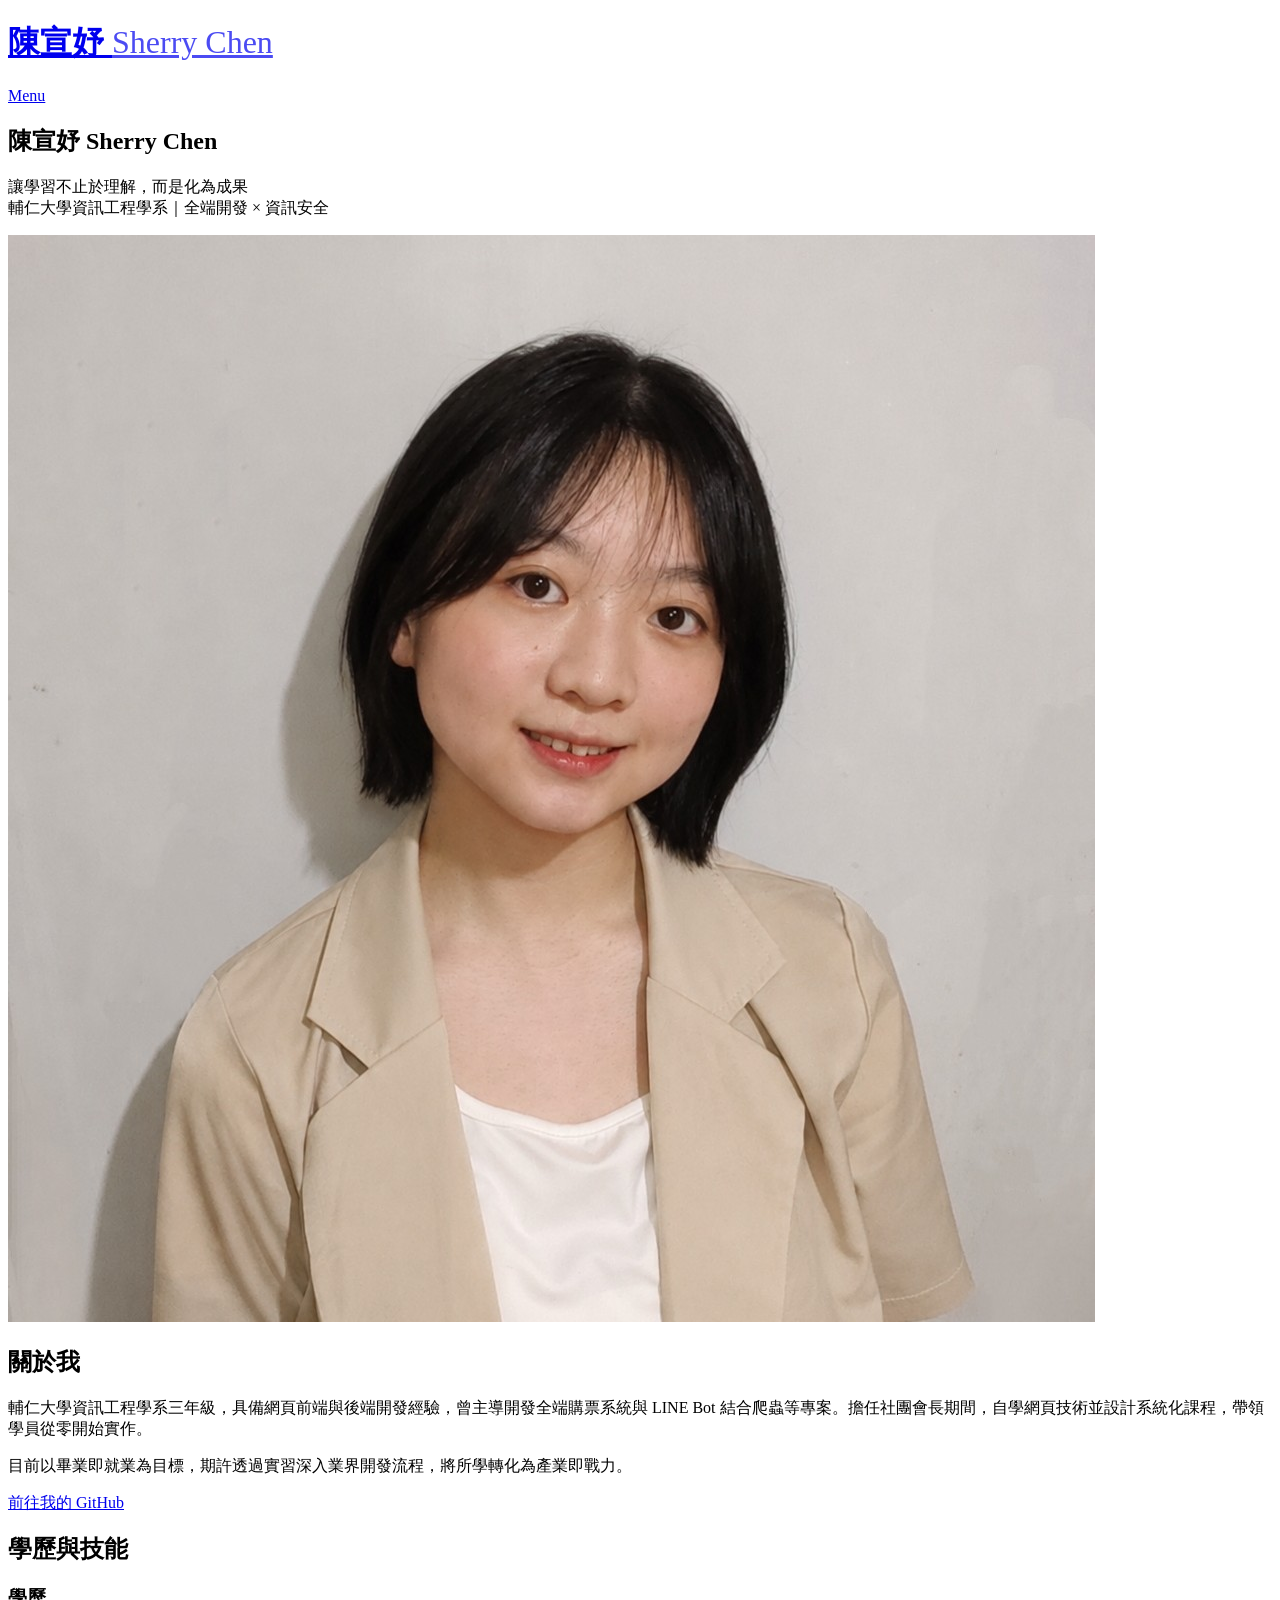
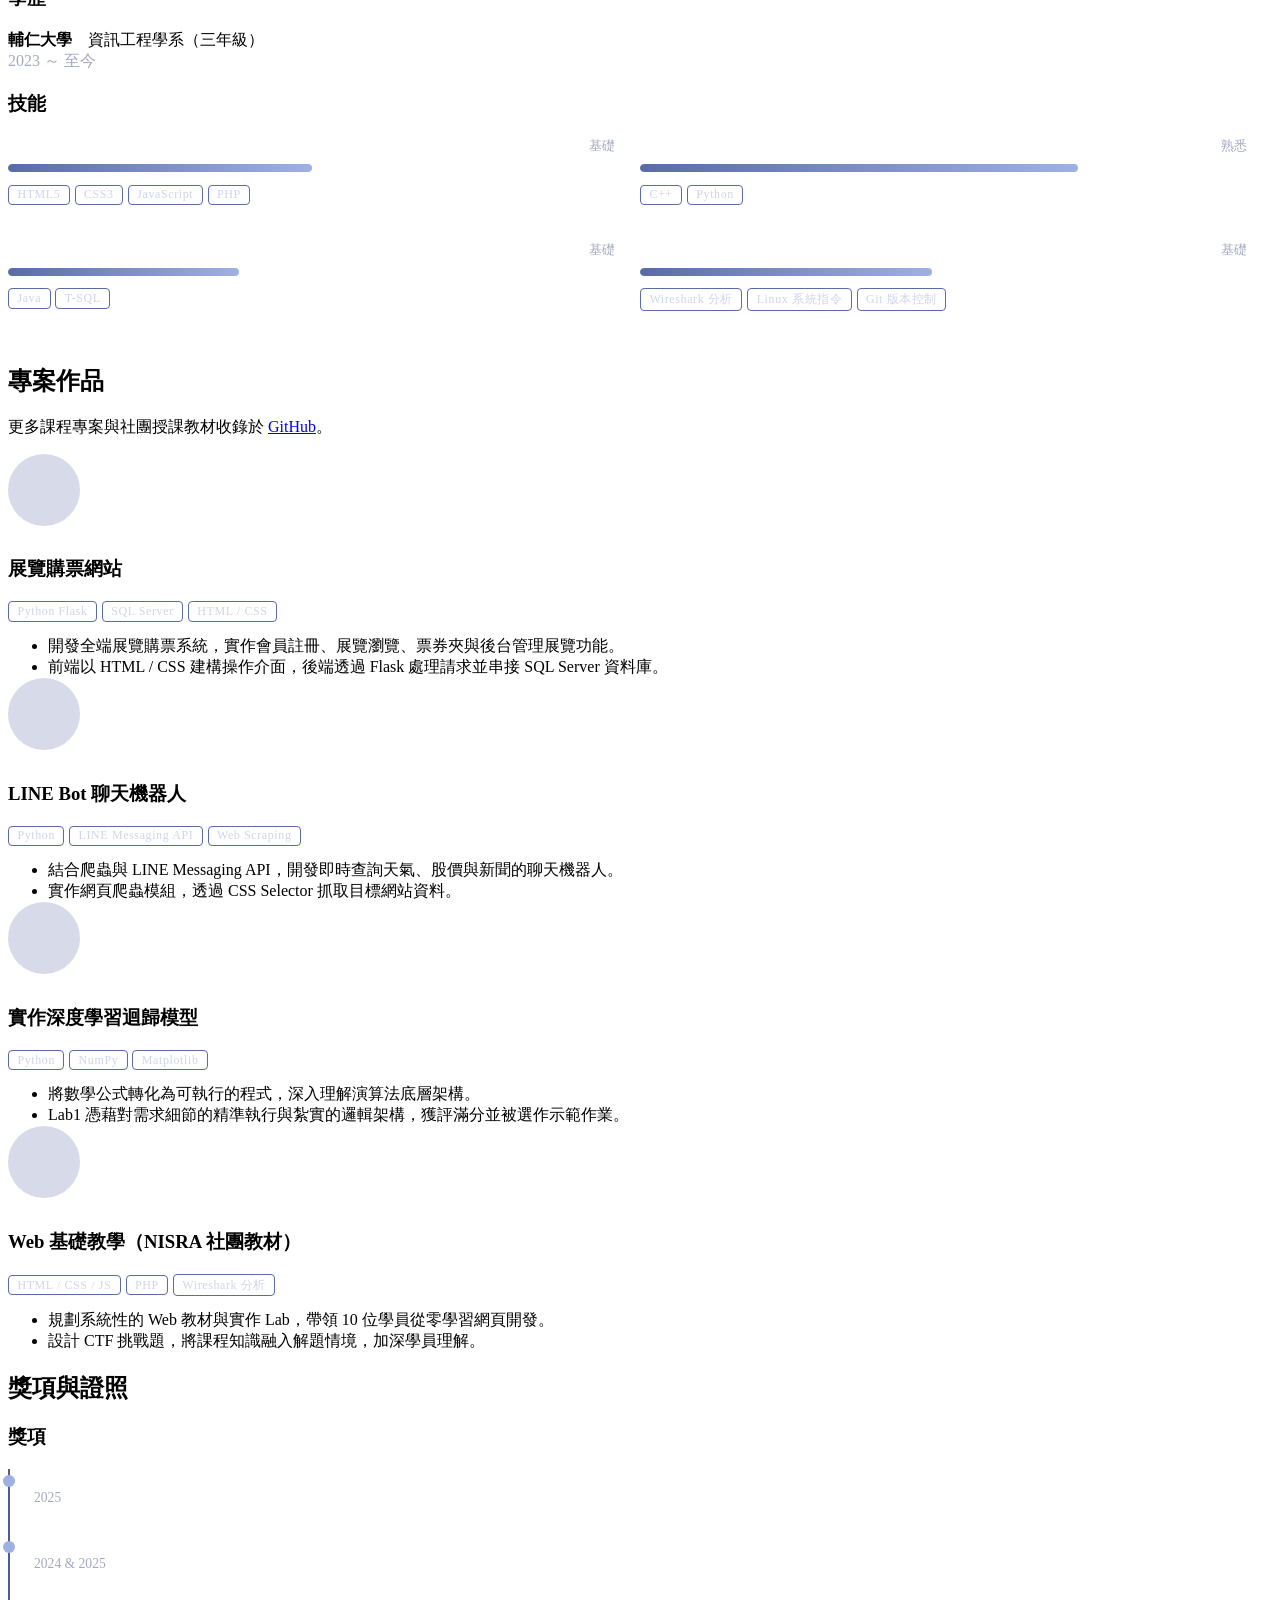
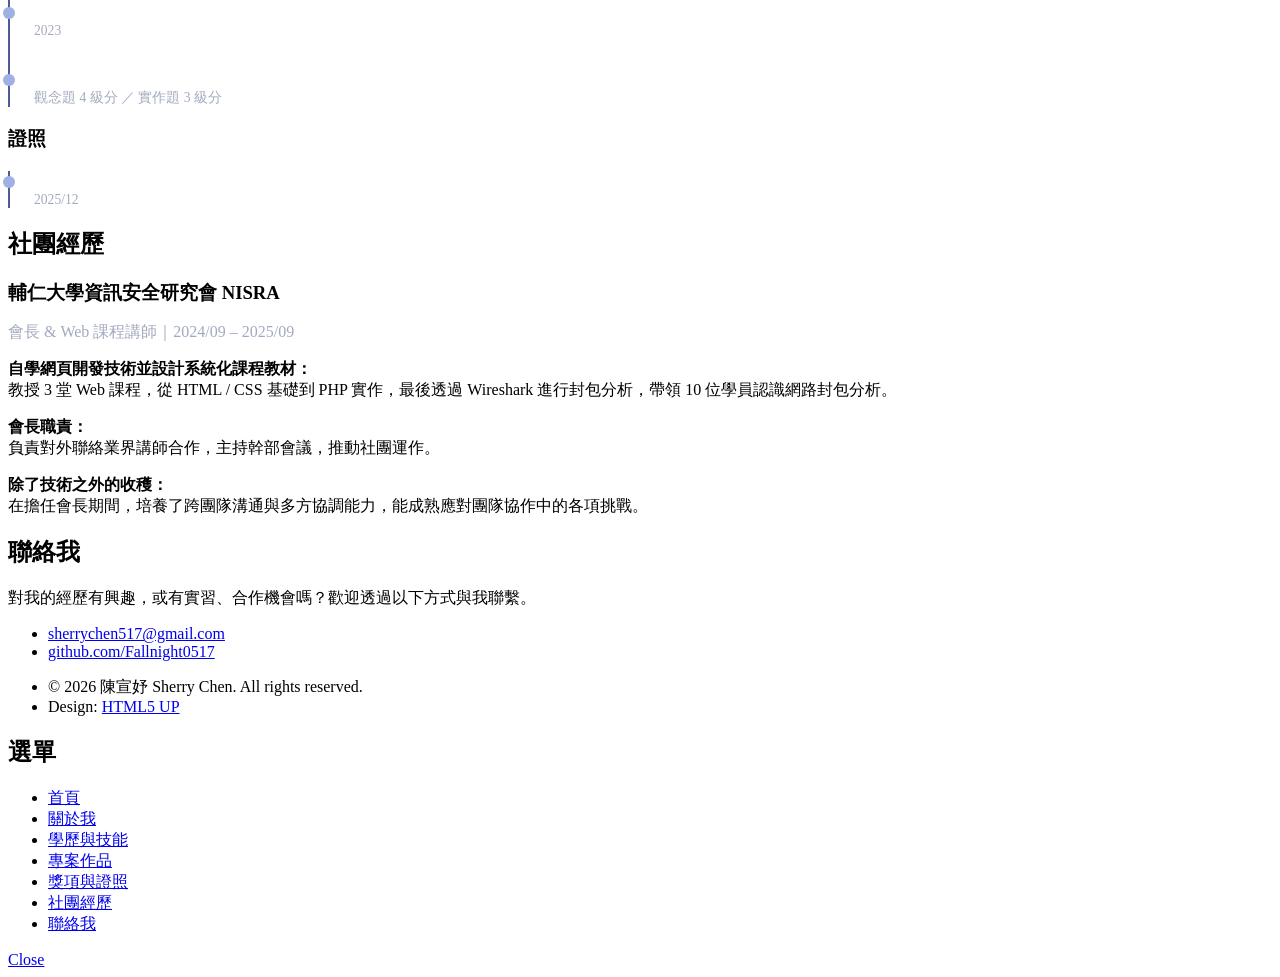
==== commit dd6a450c: "Build resume website from Solid State template - Rewrite index.html as a single-page Chinese resume " ====
--- a/index.html
+++ b/index.html
@@ -4,13 +4,90 @@
 	html5up.net | @ajlkn
 	Free for personal and commercial use under the CCA 3.0 license (html5up.net/license)
 -->
-<html>
+<html lang="zh-Hant">
 	<head>
-		<title>Solid State by HTML5 UP</title>
+		<title>陳宣妤 Sherry Chen｜個人履歷</title>
 		<meta charset="utf-8" />
 		<meta name="viewport" content="width=device-width, initial-scale=1, user-scalable=no" />
+		<meta name="description" content="陳宣妤 Sherry Chen — 輔仁大學資訊工程學系。具備網頁前後端開發經驗，曾主導全端購票系統與 LINE Bot 專案，並擔任資安社團會長。" />
 		<link rel="stylesheet" href="assets/css/main.css" />
 		<noscript><link rel="stylesheet" href="assets/css/noscript.css" /></noscript>
+		<style>
+			/* ===== 履歷自訂樣式 ===== */
+			body { word-break: break-word; }
+
+			/* 技能 */
+			.skill-grid { display: flex; flex-wrap: wrap; margin: 0; padding: 0; list-style: none; }
+			.skill-grid > li {
+				width: calc(50% - 1.5em);
+				margin: 0 1.5em 1.75em 0;
+			}
+			.skill-grid > li:nth-child(2n) { margin-right: 0; }
+			.skill-head { display: flex; justify-content: space-between; align-items: baseline; margin-bottom: 0.5em; }
+			.skill-head .name { font-weight: 700; color: #ffffff; }
+			.skill-head .level { font-size: 0.8em; color: #a3aabf; letter-spacing: 0.05em; }
+			.bar { background: rgba(255,255,255,0.08); height: 8px; border-radius: 4px; overflow: hidden; }
+			.bar > span { display: block; height: 100%; background: linear-gradient(90deg, #5b6ba6, #9fb0e3); border-radius: 4px; }
+
+			/* 標籤 */
+			.tags { list-style: none; margin: 0.75em 0 0 0; padding: 0; }
+			.tags > li {
+				display: inline-block;
+				border: 1px solid #5b6ba6;
+				border-radius: 4px;
+				padding: 0.15em 0.7em;
+				margin: 0 0.4em 0.5em 0;
+				font-size: 0.75em;
+				color: #cfd5ea;
+				letter-spacing: 0.05em;
+			}
+
+			/* 專案卡片圖示 */
+			.proj-icon {
+				display: inline-flex;
+				align-items: center;
+				justify-content: center;
+				width: 3em;
+				height: 3em;
+				border-radius: 50%;
+				background: rgba(91,107,166,0.25);
+				color: #9fb0e3;
+				font-size: 1.5em;
+				margin-bottom: 0.5em;
+			}
+			.features article ul { margin: 0.5em 0 0 0; }
+
+			/* 獎項 / 經歷清單 */
+			.timeline { list-style: none; margin: 0; padding: 0; }
+			.timeline > li {
+				border-left: 2px solid #4c5c96;
+				padding: 0 0 1.5em 1.5em;
+				position: relative;
+			}
+			.timeline > li:last-child { padding-bottom: 0; }
+			.timeline > li::before {
+				content: '';
+				position: absolute;
+				left: -7px;
+				top: 0.35em;
+				width: 12px;
+				height: 12px;
+				border-radius: 50%;
+				background: #9fb0e3;
+			}
+			.timeline .ttl { font-weight: 700; color: #ffffff; }
+			.timeline .meta { font-size: 0.85em; color: #a3aabf; margin-bottom: 0.4em; }
+
+			/* 關於我：維持圖左、文字靠左（覆寫模板的交替對齊） */
+			#about.wrapper.spotlight .inner { flex-direction: row; text-align: left; }
+			#about.wrapper.spotlight .image { margin: 0 3em 2em 0; }
+
+			@media screen and (max-width: 736px) {
+				.skill-grid > li { width: 100%; margin-right: 0; }
+				#about.wrapper.spotlight .inner { flex-direction: column; text-align: center; }
+				#about.wrapper.spotlight .image { margin: 0 0 2em 0; }
+			}
+		</style>
 	</head>
 	<body class="is-preload">
 
@@ -19,7 +96,7 @@
 
 				<!-- Header -->
 					<header id="header" class="alt">
-						<h1><a href="index.html">Solid State</a></h1>
+						<h1><a href="#banner">陳宣妤 <span style="opacity:.7;font-weight:400;">Sherry Chen</span></a></h1>
 						<nav>
 							<a href="#menu">Menu</a>
 						</nav>
@@ -28,13 +105,15 @@
 				<!-- Menu -->
 					<nav id="menu">
 						<div class="inner">
-							<h2>Menu</h2>
+							<h2>選單</h2>
 							<ul class="links">
-								<li><a href="index.html">Home</a></li>
-								<li><a href="generic.html">Generic</a></li>
-								<li><a href="elements.html">Elements</a></li>
-								<li><a href="#">Log In</a></li>
-								<li><a href="#">Sign Up</a></li>
+								<li><a href="#banner">首頁</a></li>
+								<li><a href="#about">關於我</a></li>
+								<li><a href="#skills">學歷與技能</a></li>
+								<li><a href="#projects">專案作品</a></li>
+								<li><a href="#awards">獎項與證照</a></li>
+								<li><a href="#club">社團經歷</a></li>
+								<li><a href="#footer">聯絡我</a></li>
 							</ul>
 							<a href="#" class="close">Close</a>
 						</div>
@@ -43,85 +122,162 @@
 				<!-- Banner -->
 					<section id="banner">
 						<div class="inner">
-							<div class="logo"><span class="icon fa-gem"></span></div>
-							<h2>This is Solid State</h2>
-							<p>Another free + fully responsive site template by <a href="http://html5up.net">HTML5 UP</a></p>
+							<div class="logo"><span class="icon solid fa-code"></span></div>
+							<h2>陳宣妤 Sherry Chen</h2>
+							<p>讓學習不止於理解，而是化為成果<br />
+							輔仁大學資訊工程學系｜全端開發 × 資訊安全</p>
 						</div>
 					</section>
 
 				<!-- Wrapper -->
 					<section id="wrapper">
 
-						<!-- One -->
-							<section id="one" class="wrapper spotlight style1">
-								<div class="inner">
-									<a href="#" class="image"><img src="images/pic01.jpg" alt="" /></a>
+						<!-- About -->
+							<section id="about" class="wrapper spotlight style2">
+								<div class="inner">
+									<span class="image"><img src="images/profile.jpg" alt="陳宣妤 Sherry Chen" /></span>
 									<div class="content">
-										<h2 class="major">Magna arcu feugiat</h2>
-										<p>Lorem ipsum dolor sit amet, etiam lorem adipiscing elit. Cras turpis ante, nullam sit amet turpis non, sollicitudin posuere urna. Mauris id tellus arcu. Nunc vehicula id nulla dignissim dapibus. Nullam ultrices, neque et faucibus viverra, ex nulla cursus.</p>
-										<a href="#" class="special">Learn more</a>
+										<h2 class="major">關於我</h2>
+										<p>輔仁大學資訊工程學系三年級，具備網頁前端與後端開發經驗，曾主導開發全端購票系統與 LINE Bot 結合爬蟲等專案。擔任社團會長期間，自學網頁技術並設計系統化課程，帶領學員從零開始實作。</p>
+										<p>目前以畢業即就業為目標，期許透過實習深入業界開發流程，將所學轉化為產業即戰力。</p>
+										<a href="https://github.com/Fallnight0517" target="_blank" rel="noopener" class="special">前往我的 GitHub</a>
 									</div>
 								</div>
 							</section>
 
-						<!-- Two -->
-							<section id="two" class="wrapper alt spotlight style2">
-								<div class="inner">
-									<a href="#" class="image"><img src="images/pic02.jpg" alt="" /></a>
-									<div class="content">
-										<h2 class="major">Tempus adipiscing</h2>
-										<p>Lorem ipsum dolor sit amet, etiam lorem adipiscing elit. Cras turpis ante, nullam sit amet turpis non, sollicitudin posuere urna. Mauris id tellus arcu. Nunc vehicula id nulla dignissim dapibus. Nullam ultrices, neque et faucibus viverra, ex nulla cursus.</p>
-										<a href="#" class="special">Learn more</a>
-									</div>
-								</div>
-							</section>
-
-						<!-- Three -->
-							<section id="three" class="wrapper spotlight style3">
-								<div class="inner">
-									<a href="#" class="image"><img src="images/pic03.jpg" alt="" /></a>
-									<div class="content">
-										<h2 class="major">Nullam dignissim</h2>
-										<p>Lorem ipsum dolor sit amet, etiam lorem adipiscing elit. Cras turpis ante, nullam sit amet turpis non, sollicitudin posuere urna. Mauris id tellus arcu. Nunc vehicula id nulla dignissim dapibus. Nullam ultrices, neque et faucibus viverra, ex nulla cursus.</p>
-										<a href="#" class="special">Learn more</a>
-									</div>
-								</div>
-							</section>
-
-						<!-- Four -->
-							<section id="four" class="wrapper alt style1">
-								<div class="inner">
-									<h2 class="major">Vitae phasellus</h2>
-									<p>Cras mattis ante fermentum, malesuada neque vitae, eleifend erat. Phasellus non pulvinar erat. Fusce tincidunt, nisl eget mattis egestas, purus ipsum consequat orci, sit amet lobortis lorem lacus in tellus. Sed ac elementum arcu. Quisque placerat auctor laoreet.</p>
+						<!-- Education & Skills -->
+							<section id="skills" class="wrapper alt style3">
+								<div class="inner">
+									<h2 class="major">學歷與技能</h2>
+
+									<h3>學歷</h3>
+									<p>
+										<strong>輔仁大學</strong>　資訊工程學系（三年級）<br />
+										<span style="color:#a3aabf;">2023 ～ 至今</span>
+									</p>
+
+									<h3>技能</h3>
+									<ul class="skill-grid">
+										<li>
+											<div class="skill-head"><span class="name">網頁開發</span><span class="level">基礎</span></div>
+											<div class="bar"><span style="width:50%"></span></div>
+											<ul class="tags"><li>HTML5</li><li>CSS3</li><li>JavaScript</li><li>PHP</li></ul>
+										</li>
+										<li>
+											<div class="skill-head"><span class="name">程式語言</span><span class="level">熟悉</span></div>
+											<div class="bar"><span style="width:72%"></span></div>
+											<ul class="tags"><li>C++</li><li>Python</li></ul>
+										</li>
+										<li>
+											<div class="skill-head"><span class="name">其他語言</span><span class="level">基礎</span></div>
+											<div class="bar"><span style="width:38%"></span></div>
+											<ul class="tags"><li>Java</li><li>T-SQL</li></ul>
+										</li>
+										<li>
+											<div class="skill-head"><span class="name">開發工具與環境</span><span class="level">基礎</span></div>
+											<div class="bar"><span style="width:48%"></span></div>
+											<ul class="tags"><li>Wireshark 分析</li><li>Linux 系統指令</li><li>Git 版本控制</li></ul>
+										</li>
+									</ul>
+								</div>
+							</section>
+
+						<!-- Projects -->
+							<section id="projects" class="wrapper style4">
+								<div class="inner">
+									<h2 class="major">專案作品</h2>
+									<p>更多課程專案與社團授課教材收錄於
+										<a href="https://github.com/Fallnight0517" target="_blank" rel="noopener">GitHub</a>。</p>
 									<section class="features">
 										<article>
-											<a href="#" class="image"><img src="images/pic04.jpg" alt="" /></a>
-											<h3 class="major">Sed feugiat lorem</h3>
-											<p>Lorem ipsum dolor sit amet, consectetur adipiscing vehicula id nulla dignissim dapibus ultrices.</p>
-											<a href="#" class="special">Learn more</a>
+											<span class="proj-icon"><span class="icon solid fa-ticket-alt"></span></span>
+											<h3 class="major">展覽購票網站</h3>
+											<ul class="tags"><li>Python Flask</li><li>SQL Server</li><li>HTML / CSS</li></ul>
+											<ul>
+												<li>開發全端展覽購票系統，實作會員註冊、展覽瀏覽、票券夾與後台管理展覽功能。</li>
+												<li>前端以 HTML / CSS 建構操作介面，後端透過 Flask 處理請求並串接 SQL Server 資料庫。</li>
+											</ul>
 										</article>
 										<article>
-											<a href="#" class="image"><img src="images/pic05.jpg" alt="" /></a>
-											<h3 class="major">Nisl placerat</h3>
-											<p>Lorem ipsum dolor sit amet, consectetur adipiscing vehicula id nulla dignissim dapibus ultrices.</p>
-											<a href="#" class="special">Learn more</a>
+											<span class="proj-icon"><span class="icon solid fa-robot"></span></span>
+											<h3 class="major">LINE Bot 聊天機器人</h3>
+											<ul class="tags"><li>Python</li><li>LINE Messaging API</li><li>Web Scraping</li></ul>
+											<ul>
+												<li>結合爬蟲與 LINE Messaging API，開發即時查詢天氣、股價與新聞的聊天機器人。</li>
+												<li>實作網頁爬蟲模組，透過 CSS Selector 抓取目標網站資料。</li>
+											</ul>
 										</article>
 										<article>
-											<a href="#" class="image"><img src="images/pic06.jpg" alt="" /></a>
-											<h3 class="major">Ante fermentum</h3>
-											<p>Lorem ipsum dolor sit amet, consectetur adipiscing vehicula id nulla dignissim dapibus ultrices.</p>
-											<a href="#" class="special">Learn more</a>
+											<span class="proj-icon"><span class="icon solid fa-brain"></span></span>
+											<h3 class="major">實作深度學習迴歸模型</h3>
+											<ul class="tags"><li>Python</li><li>NumPy</li><li>Matplotlib</li></ul>
+											<ul>
+												<li>將數學公式轉化為可執行的程式，深入理解演算法底層架構。</li>
+												<li>Lab1 憑藉對需求細節的精準執行與紮實的邏輯架構，獲評滿分並被選作示範作業。</li>
+											</ul>
 										</article>
 										<article>
-											<a href="#" class="image"><img src="images/pic07.jpg" alt="" /></a>
-											<h3 class="major">Fusce consequat</h3>
-											<p>Lorem ipsum dolor sit amet, consectetur adipiscing vehicula id nulla dignissim dapibus ultrices.</p>
-											<a href="#" class="special">Learn more</a>
+											<span class="proj-icon"><span class="icon solid fa-chalkboard-teacher"></span></span>
+											<h3 class="major">Web 基礎教學（NISRA 社團教材）</h3>
+											<ul class="tags"><li>HTML / CSS / JS</li><li>PHP</li><li>Wireshark 分析</li></ul>
+											<ul>
+												<li>規劃系統性的 Web 教材與實作 Lab，帶領 10 位學員從零學習網頁開發。</li>
+												<li>設計 CTF 挑戰題，將課程知識融入解題情境，加深學員理解。</li>
+											</ul>
 										</article>
 									</section>
-									<ul class="actions">
-										<li><a href="#" class="button">Browse All</a></li>
+								</div>
+							</section>
+
+						<!-- Awards & Certifications -->
+							<section id="awards" class="wrapper alt style5">
+								<div class="inner">
+									<h2 class="major">獎項與證照</h2>
+
+									<h3>獎項</h3>
+									<ul class="timeline">
+										<li>
+											<span class="ttl">PUPC 大學程式競賽　銀獎</span>
+											<div class="meta">2025</div>
+										</li>
+										<li>
+											<span class="ttl">尋找資安女婕思 - 資安闖天關 - 大專校院組　優勝</span>
+											<div class="meta">2024 & 2025</div>
+										</li>
+										<li>
+											<span class="ttl">尋找資安女婕思 - 資安闖天關 - 高中職組　第三名</span>
+											<div class="meta">2023</div>
+										</li>
+										<li>
+											<span class="ttl">APCS 大學程式設計先修檢測</span>
+											<div class="meta">觀念題 4 級分 ／ 實作題 3 級分</div>
+										</li>
 									</ul>
+
+									<h3>證照</h3>
+									<ul class="timeline">
+										<li>
+											<span class="ttl">iPAS 資訊安全工程師 - 初級能力鑑定</span>
+											<div class="meta">2025/12</div>
+										</li>
+									</ul>
+								</div>
+							</section>
+
+						<!-- Club Experience -->
+							<section id="club" class="wrapper style6">
+								<div class="inner">
+									<h2 class="major">社團經歷</h2>
+									<div class="box">
+										<h3 style="margin-bottom:.25em;">輔仁大學資訊安全研究會 NISRA</h3>
+										<p style="color:#a3aabf;margin-bottom:1em;">會長 & Web 課程講師｜2024/09 – 2025/09</p>
+										<p><strong>自學網頁開發技術並設計系統化課程教材：</strong><br />
+										教授 3 堂 Web 課程，從 HTML / CSS 基礎到 PHP 實作，最後透過 Wireshark 進行封包分析，帶領 10 位學員認識網路封包分析。</p>
+										<p><strong>會長職責：</strong><br />
+										負責對外聯絡業界講師合作，主持幹部會議，推動社團運作。</p>
+										<p style="margin-bottom:0;"><strong>除了技術之外的收穫：</strong><br />
+										在擔任會長期間，培養了跨團隊溝通與多方協調能力，能成熟應對團隊協作中的各項挑戰。</p>
+									</div>
 								</div>
 							</section>
 
@@ -130,41 +286,14 @@
 				<!-- Footer -->
 					<section id="footer">
 						<div class="inner">
-							<h2 class="major">Get in touch</h2>
-							<p>Cras mattis ante fermentum, malesuada neque vitae, eleifend erat. Phasellus non pulvinar erat. Fusce tincidunt, nisl eget mattis egestas, purus ipsum consequat orci, sit amet lobortis lorem lacus in tellus. Sed ac elementum arcu. Quisque placerat auctor laoreet.</p>
-							<form method="post" action="#">
-								<div class="fields">
-									<div class="field">
-										<label for="name">Name</label>
-										<input type="text" name="name" id="name" />
-									</div>
-									<div class="field">
-										<label for="email">Email</label>
-										<input type="email" name="email" id="email" />
-									</div>
-									<div class="field">
-										<label for="message">Message</label>
-										<textarea name="message" id="message" rows="4"></textarea>
-									</div>
-								</div>
-								<ul class="actions">
-									<li><input type="submit" value="Send Message" /></li>
-								</ul>
-							</form>
+							<h2 class="major">聯絡我</h2>
+							<p>對我的經歷有興趣，或有實習、合作機會嗎？歡迎透過以下方式與我聯繫。</p>
 							<ul class="contact">
-								<li class="icon solid fa-home">
-									Untitled Inc<br />
-									1234 Somewhere Road Suite #2894<br />
-									Nashville, TN 00000-0000
-								</li>
-								<li class="icon solid fa-phone">(000) 000-0000</li>
-								<li class="icon solid fa-envelope"><a href="#">information@untitled.tld</a></li>
-								<li class="icon brands fa-twitter"><a href="#">twitter.com/untitled-tld</a></li>
-								<li class="icon brands fa-facebook-f"><a href="#">facebook.com/untitled-tld</a></li>
-								<li class="icon brands fa-instagram"><a href="#">instagram.com/untitled-tld</a></li>
+								<li class="icon solid fa-envelope"><a href="mailto:sherrychen517@gmail.com">sherrychen517@gmail.com</a></li>
+								<li class="icon brands fa-github"><a href="https://github.com/Fallnight0517" target="_blank" rel="noopener">github.com/Fallnight0517</a></li>
 							</ul>
 							<ul class="copyright">
-								<li>&copy; Untitled Inc. All rights reserved.</li><li>Design: <a href="http://html5up.net">HTML5 UP</a></li>
+								<li>&copy; 2026 陳宣妤 Sherry Chen. All rights reserved.</li><li>Design: <a href="http://html5up.net">HTML5 UP</a></li>
 							</ul>
 						</div>
 					</section>
@@ -180,4 +309,4 @@
 			<script src="assets/js/main.js"></script>
 
 	</body>
-</html>+</html>
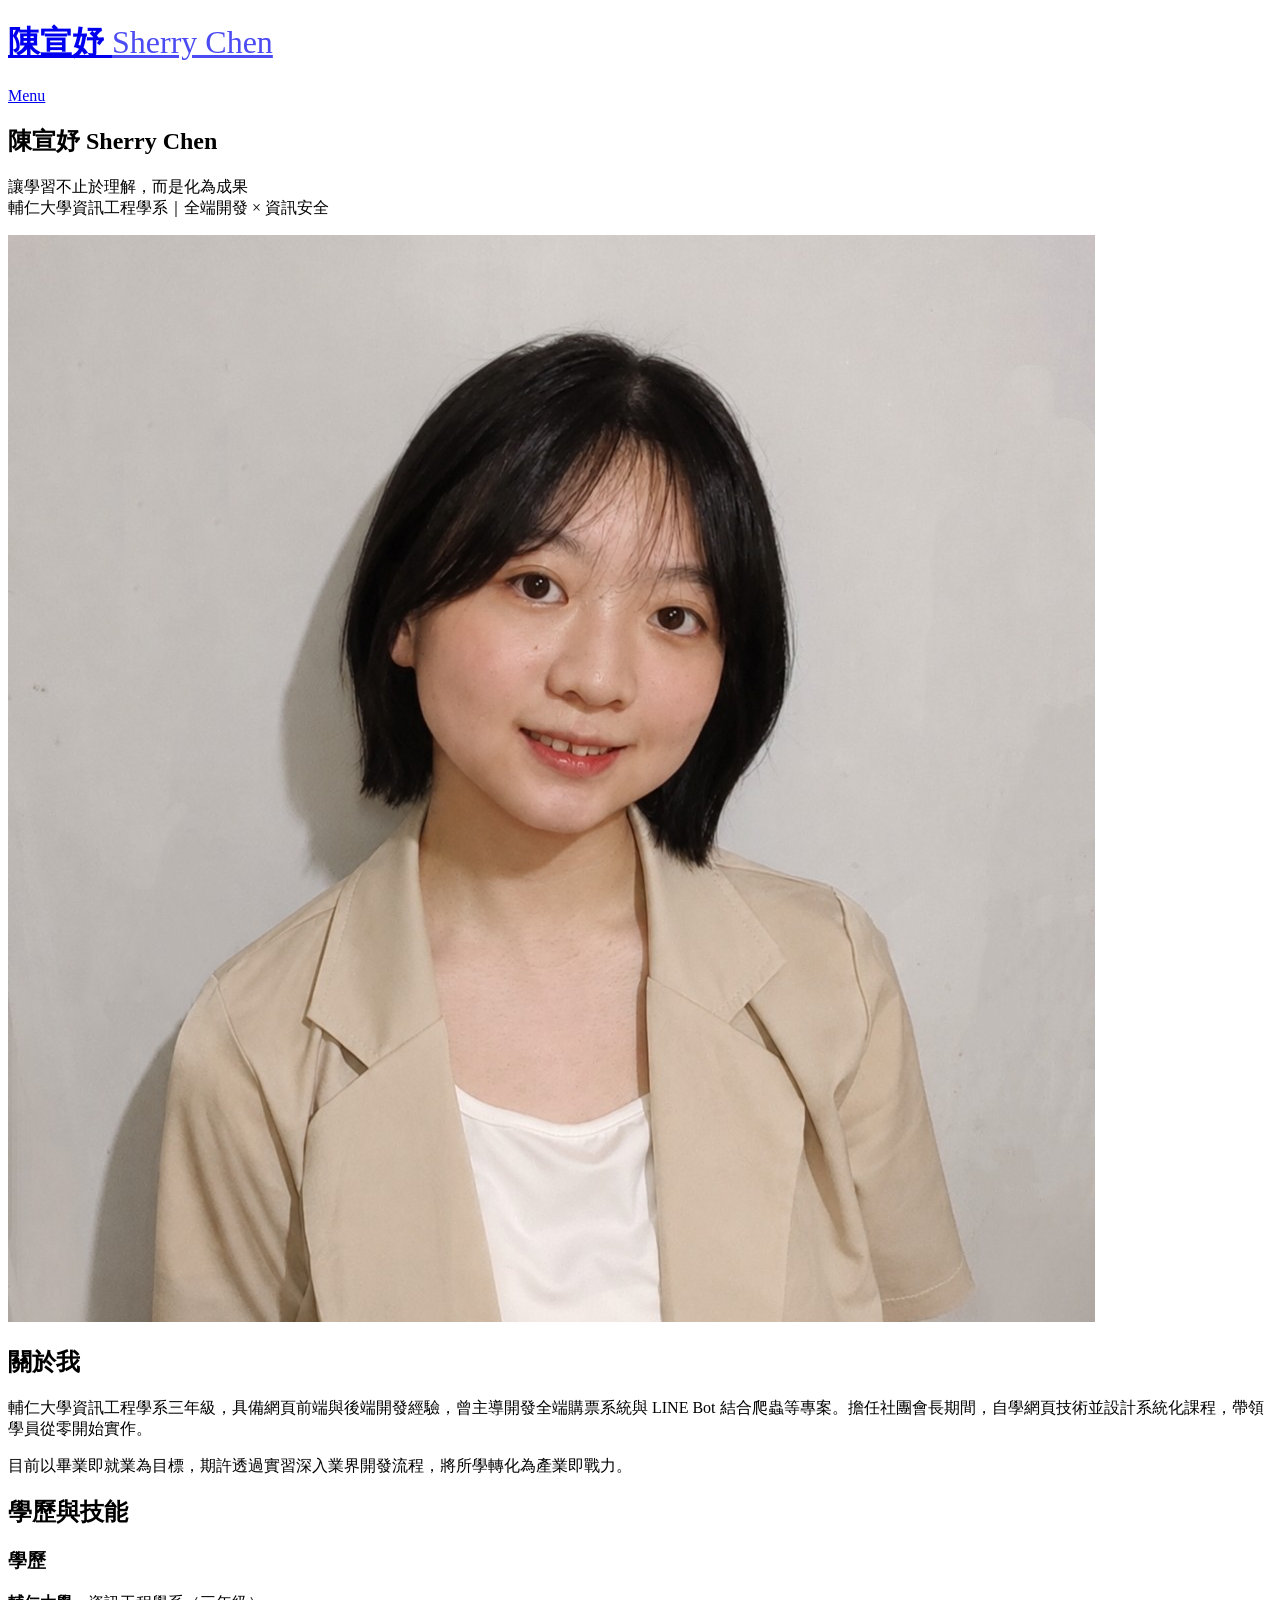
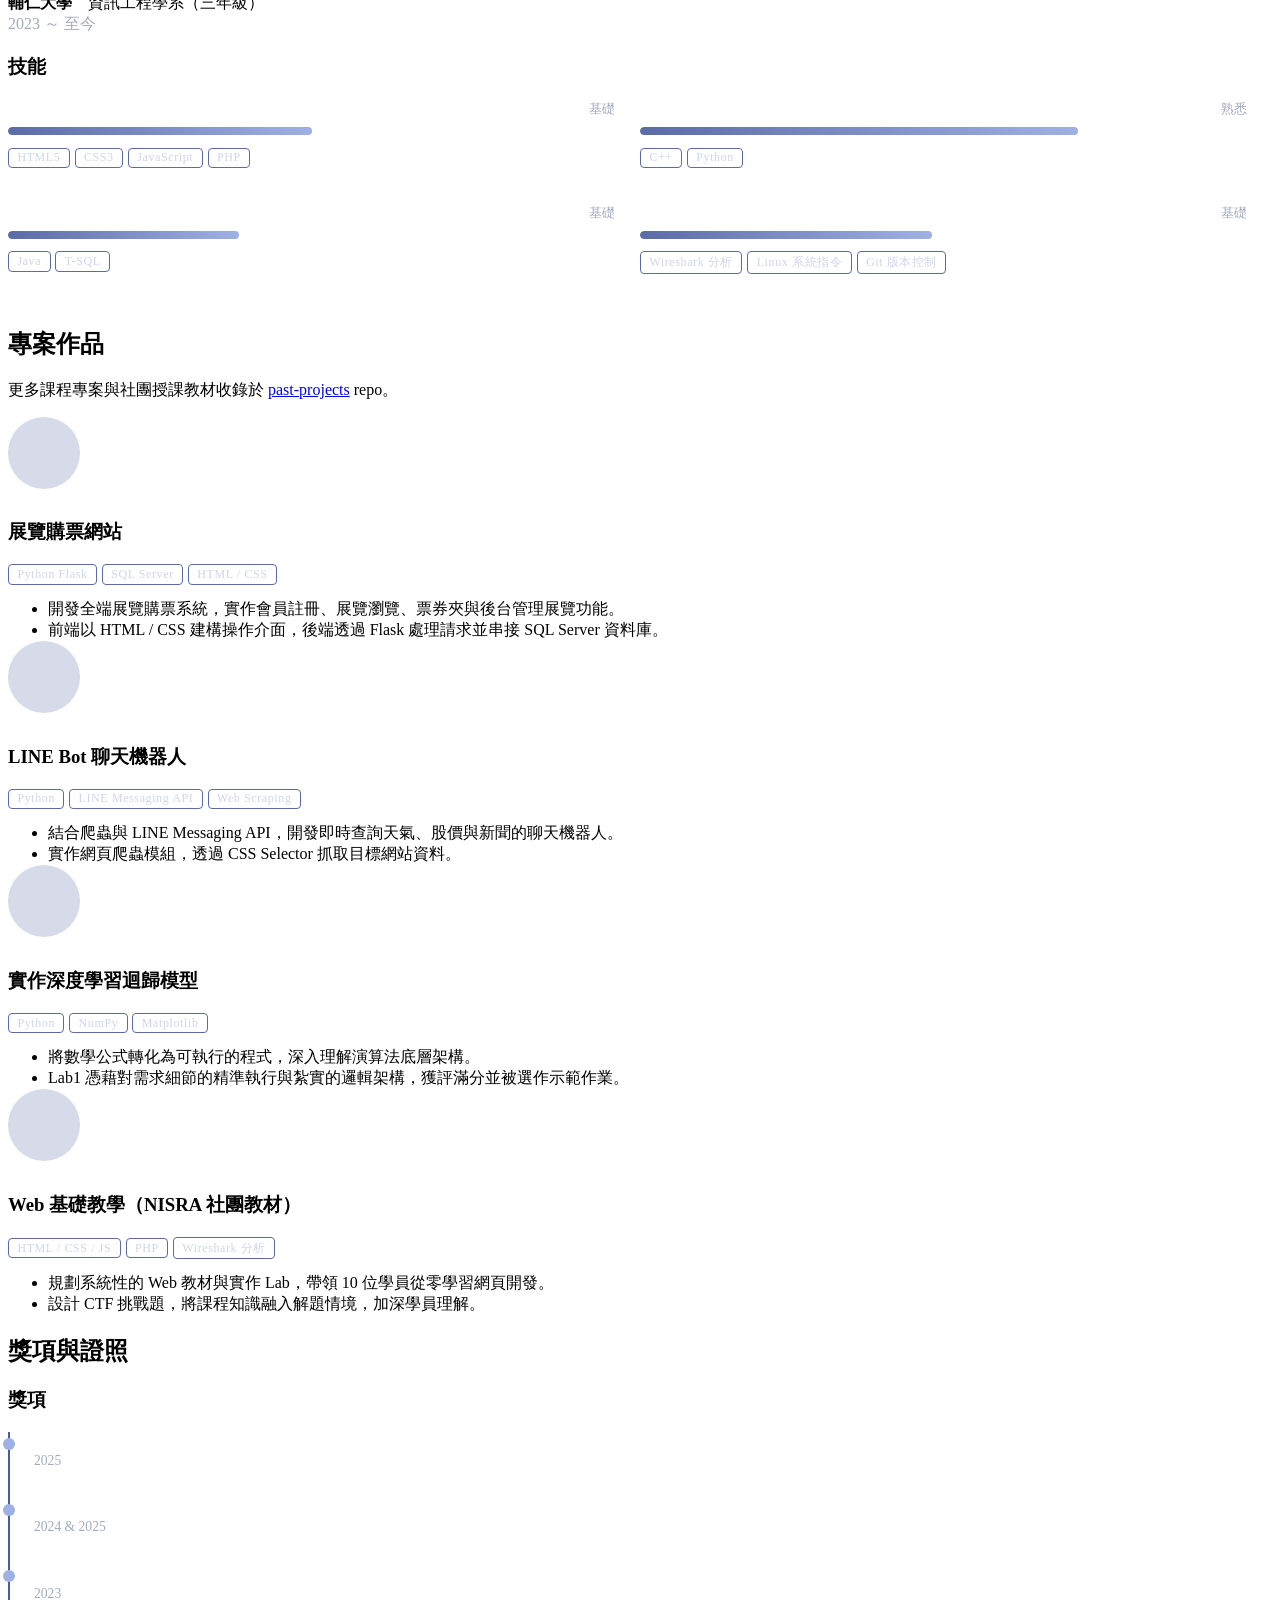
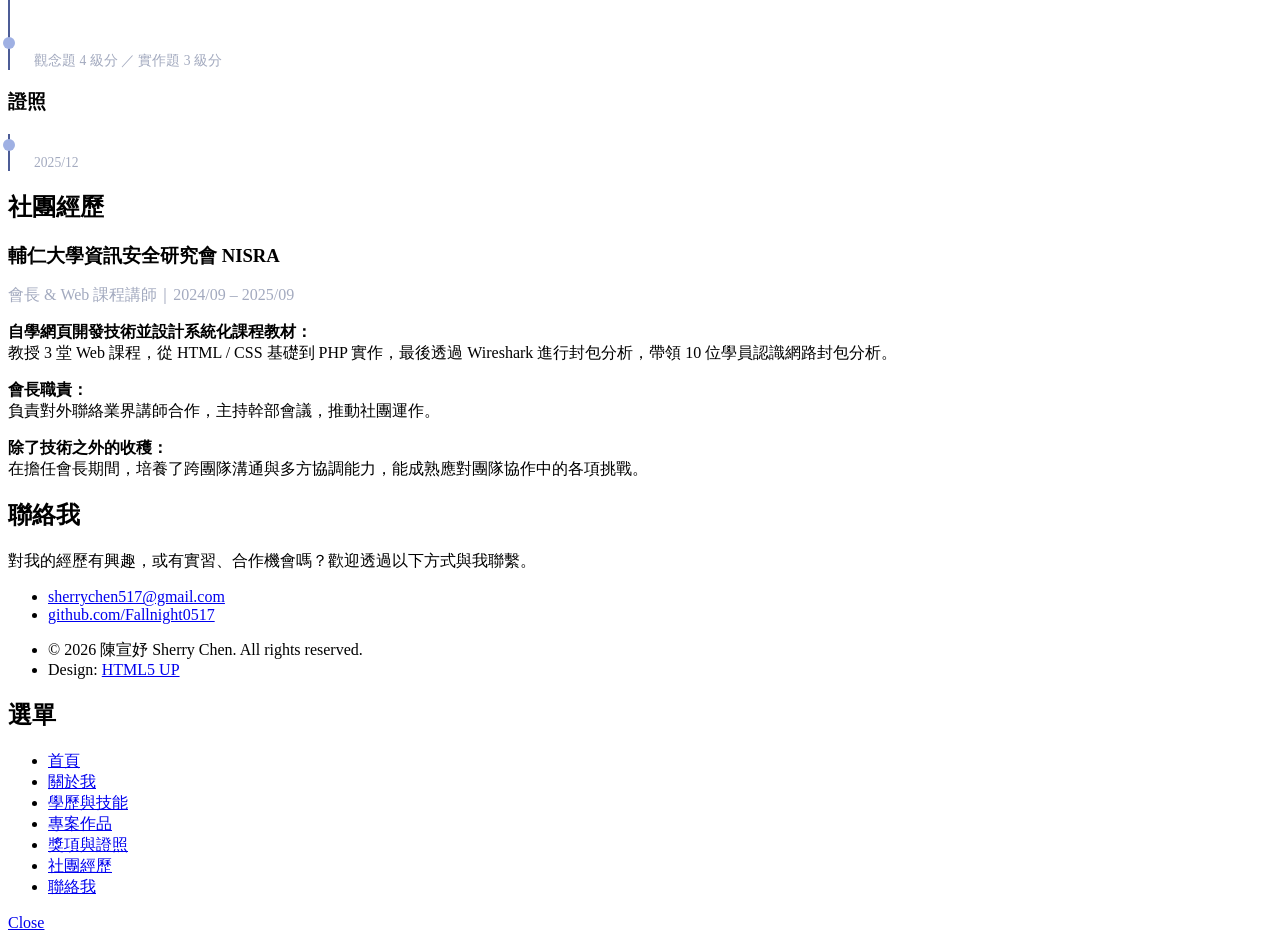
==== commit 820fed2f: "Point projects link to past-projects repo, remove About GitHub link Co-Authored-By: Claude Opus 4.8 " ====
--- a/index.html
+++ b/index.html
@@ -140,7 +140,6 @@
 										<h2 class="major">關於我</h2>
 										<p>輔仁大學資訊工程學系三年級，具備網頁前端與後端開發經驗，曾主導開發全端購票系統與 LINE Bot 結合爬蟲等專案。擔任社團會長期間，自學網頁技術並設計系統化課程，帶領學員從零開始實作。</p>
 										<p>目前以畢業即就業為目標，期許透過實習深入業界開發流程，將所學轉化為產業即戰力。</p>
-										<a href="https://github.com/Fallnight0517" target="_blank" rel="noopener" class="special">前往我的 GitHub</a>
 									</div>
 								</div>
 							</section>
@@ -187,7 +186,7 @@
 								<div class="inner">
 									<h2 class="major">專案作品</h2>
 									<p>更多課程專案與社團授課教材收錄於
-										<a href="https://github.com/Fallnight0517" target="_blank" rel="noopener">GitHub</a>。</p>
+										<a href="https://github.com/Fallnight0517/past-projects" target="_blank" rel="noopener">past-projects</a> repo。</p>
 									<section class="features">
 										<article>
 											<span class="proj-icon"><span class="icon solid fa-ticket-alt"></span></span>
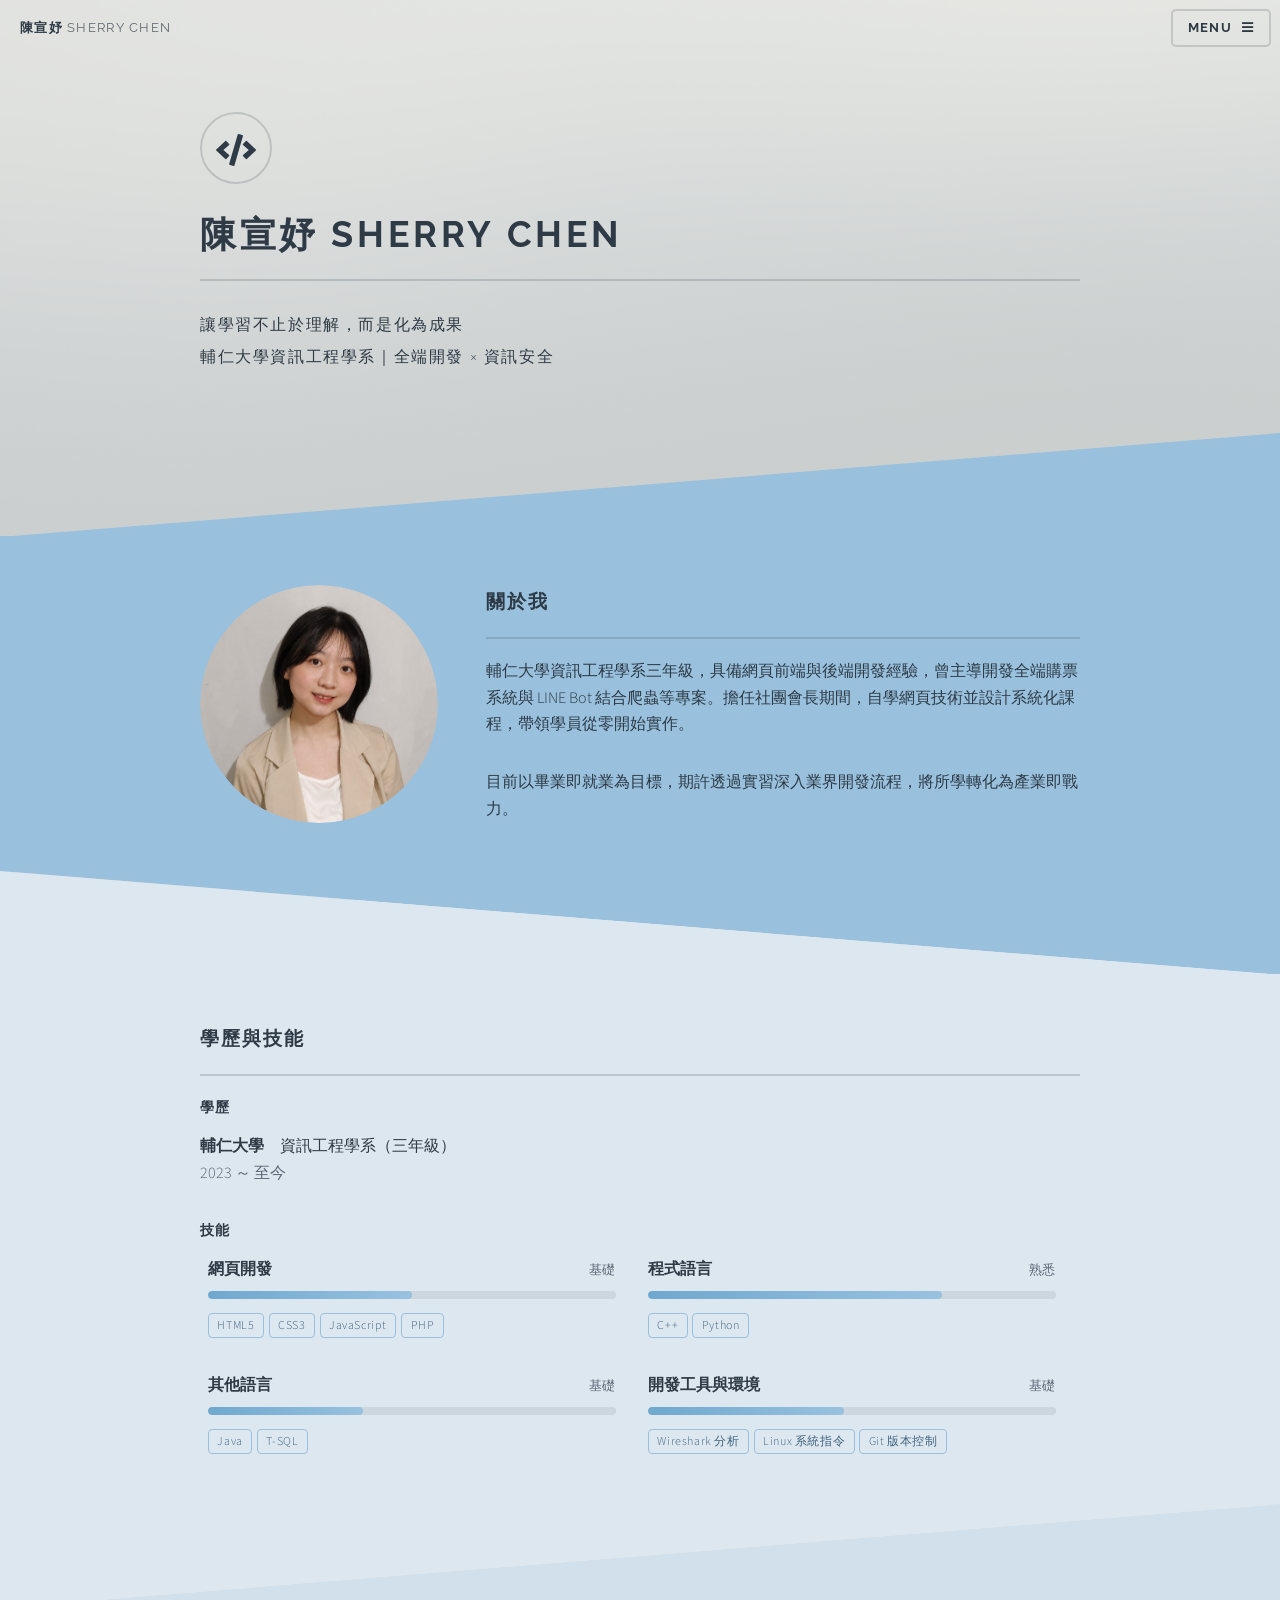
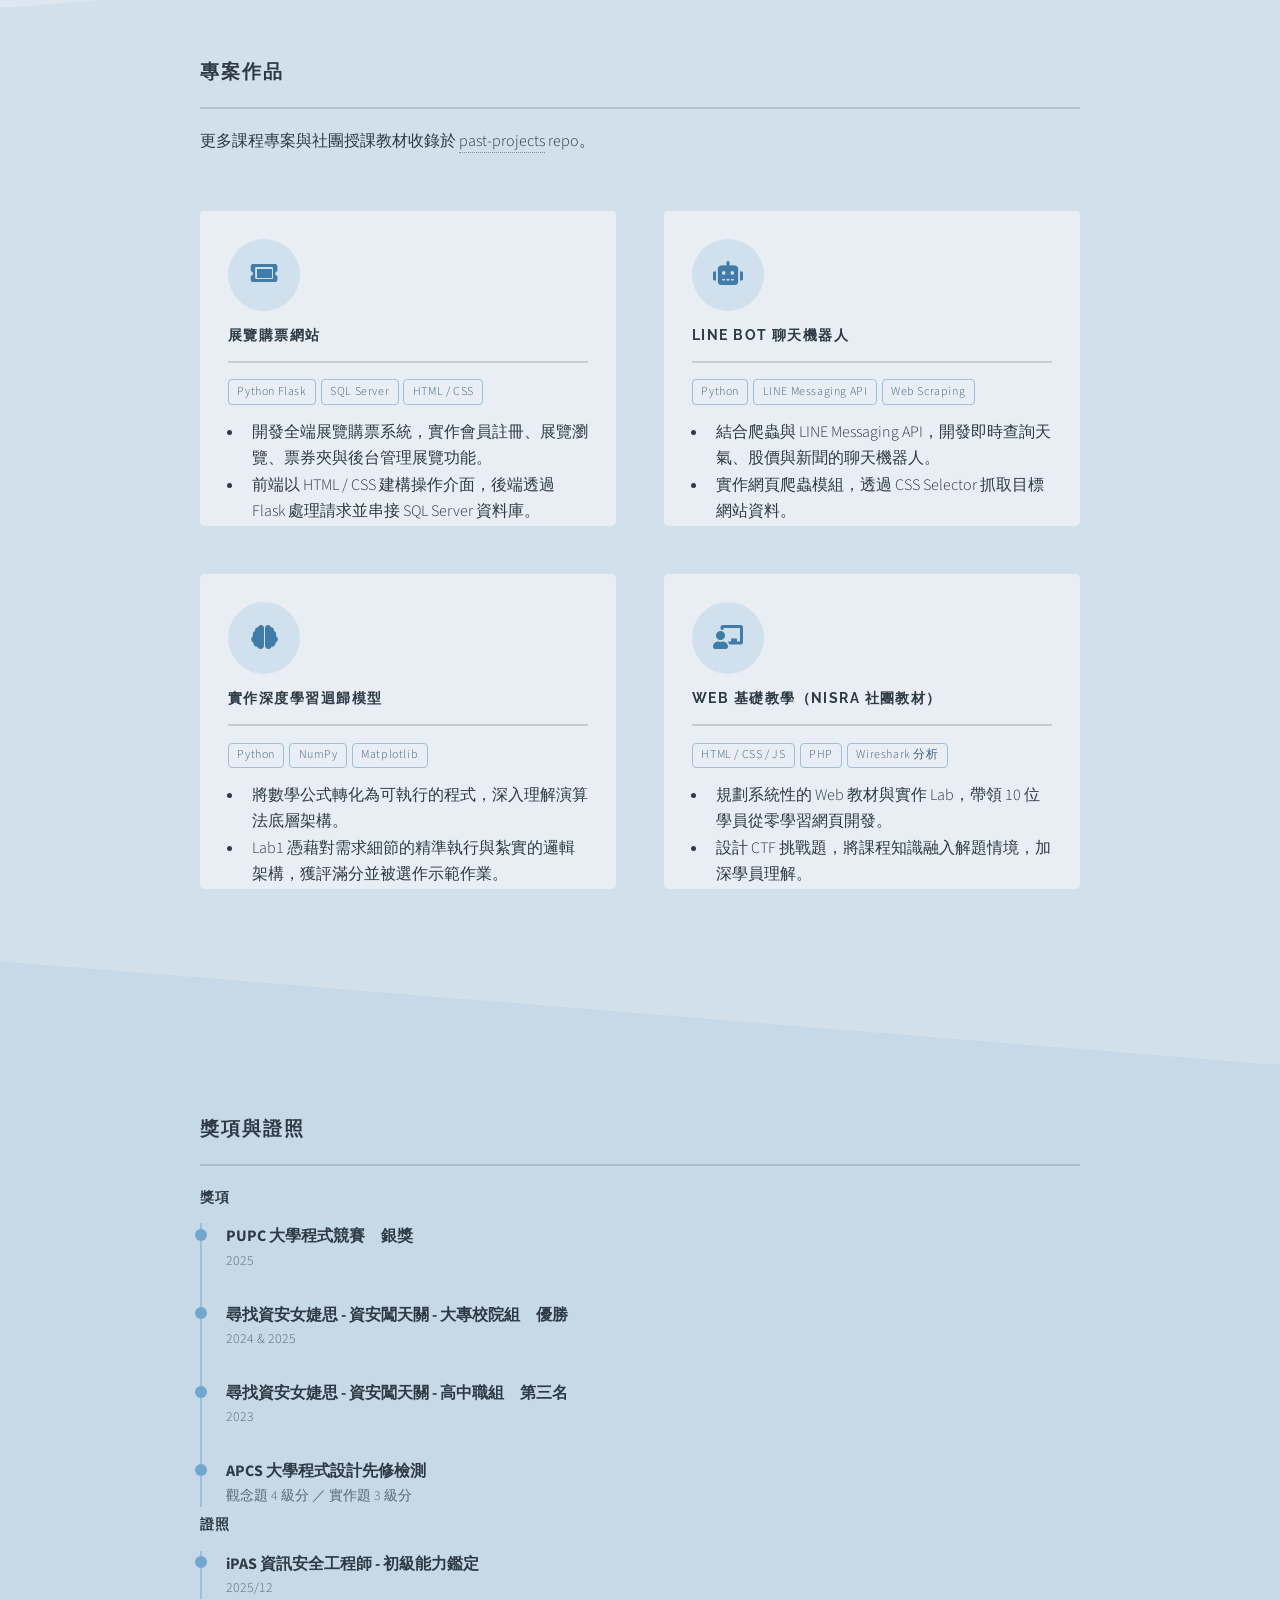
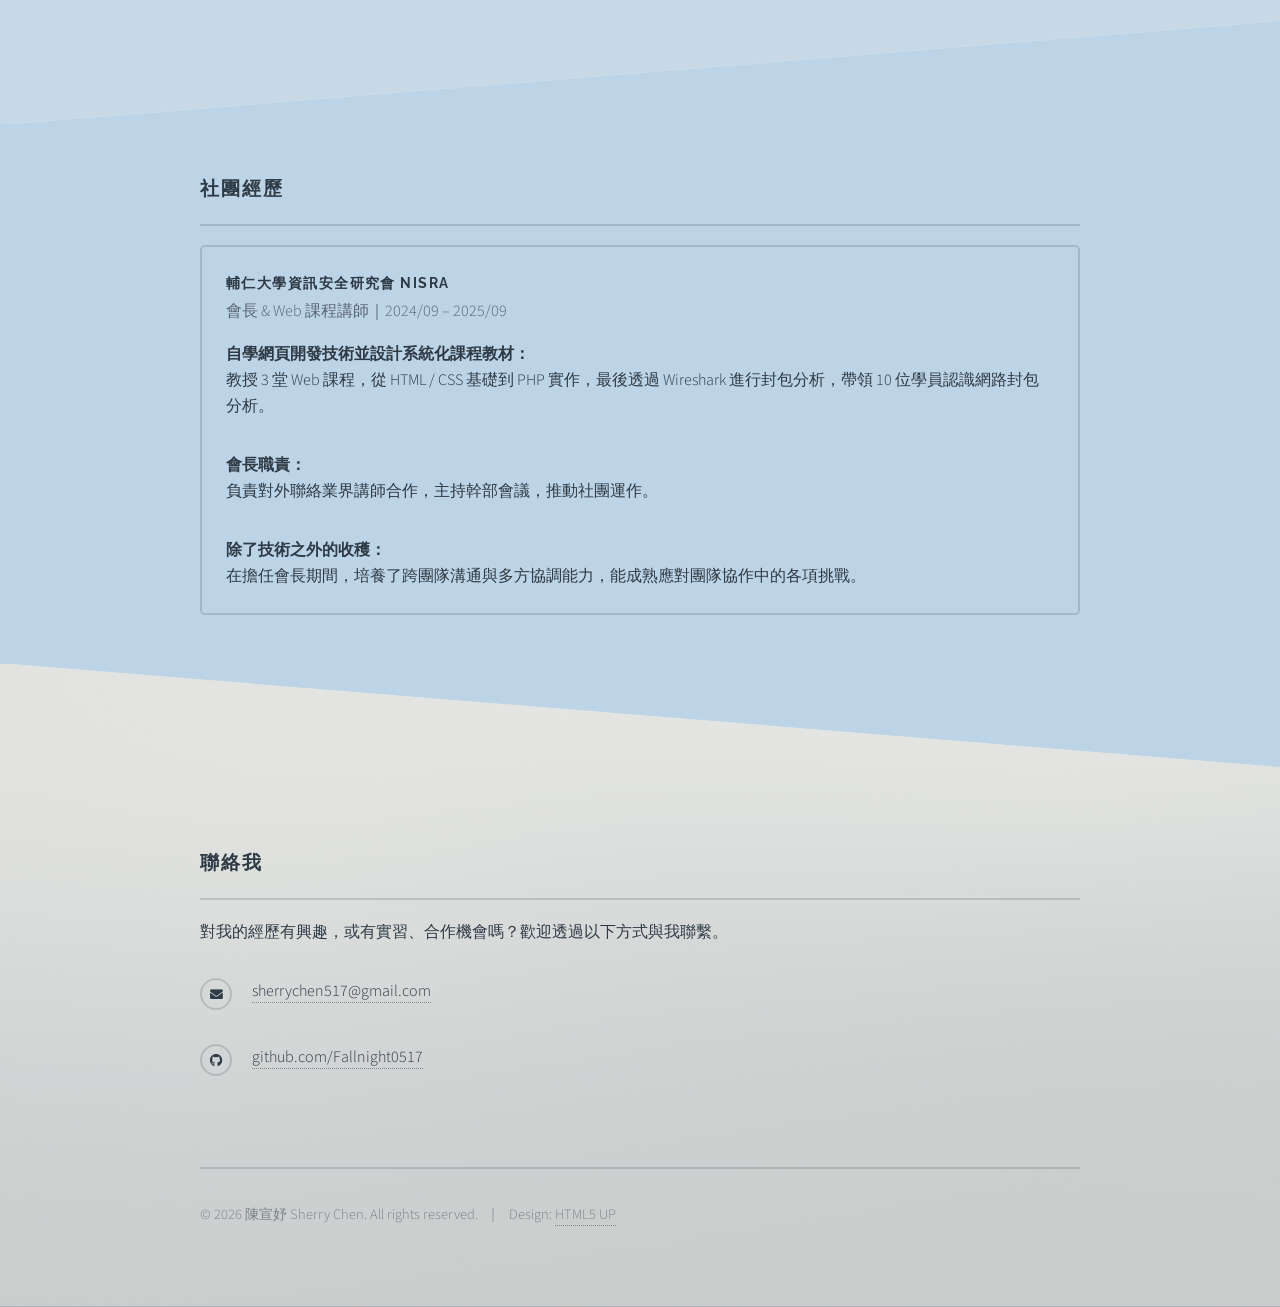
==== commit 37e26c7f: "Recolor site to light blue palette (colorselect/2.png) Invert the dark Solid State theme to a light " ====
--- a/index.html
+++ b/index.html
@@ -24,21 +24,21 @@
 			}
 			.skill-grid > li:nth-child(2n) { margin-right: 0; }
 			.skill-head { display: flex; justify-content: space-between; align-items: baseline; margin-bottom: 0.5em; }
-			.skill-head .name { font-weight: 700; color: #ffffff; }
-			.skill-head .level { font-size: 0.8em; color: #a3aabf; letter-spacing: 0.05em; }
-			.bar { background: rgba(255,255,255,0.08); height: 8px; border-radius: 4px; overflow: hidden; }
-			.bar > span { display: block; height: 100%; background: linear-gradient(90deg, #5b6ba6, #9fb0e3); border-radius: 4px; }
+			.skill-head .name { font-weight: 700; color: #2e3a45; }
+			.skill-head .level { font-size: 0.8em; color: #5b6675; letter-spacing: 0.05em; }
+			.bar { background: rgba(46,58,69,0.1); height: 8px; border-radius: 4px; overflow: hidden; }
+			.bar > span { display: block; height: 100%; background: linear-gradient(90deg, #6fa8ce, #99c1de); border-radius: 4px; }
 
 			/* 標籤 */
 			.tags { list-style: none; margin: 0.75em 0 0 0; padding: 0; }
 			.tags > li {
 				display: inline-block;
-				border: 1px solid #5b6ba6;
+				border: 1px solid #99c1de;
 				border-radius: 4px;
 				padding: 0.15em 0.7em;
 				margin: 0 0.4em 0.5em 0;
 				font-size: 0.75em;
-				color: #cfd5ea;
+				color: #3f6480;
 				letter-spacing: 0.05em;
 			}
 
@@ -50,8 +50,8 @@
 				width: 3em;
 				height: 3em;
 				border-radius: 50%;
-				background: rgba(91,107,166,0.25);
-				color: #9fb0e3;
+				background: rgba(153,193,222,0.3);
+				color: #3f7da8;
 				font-size: 1.5em;
 				margin-bottom: 0.5em;
 			}
@@ -60,7 +60,7 @@
 			/* 獎項 / 經歷清單 */
 			.timeline { list-style: none; margin: 0; padding: 0; }
 			.timeline > li {
-				border-left: 2px solid #4c5c96;
+				border-left: 2px solid #99c1de;
 				padding: 0 0 1.5em 1.5em;
 				position: relative;
 			}
@@ -73,10 +73,10 @@
 				width: 12px;
 				height: 12px;
 				border-radius: 50%;
-				background: #9fb0e3;
-			}
-			.timeline .ttl { font-weight: 700; color: #ffffff; }
-			.timeline .meta { font-size: 0.85em; color: #a3aabf; margin-bottom: 0.4em; }
+				background: #6fa8ce;
+			}
+			.timeline .ttl { font-weight: 700; color: #2e3a45; }
+			.timeline .meta { font-size: 0.85em; color: #5b6675; margin-bottom: 0.4em; }
 
 			/* 關於我：維持圖左、文字靠左（覆寫模板的交替對齊） */
 			#about.wrapper.spotlight .inner { flex-direction: row; text-align: left; }
@@ -152,7 +152,7 @@
 									<h3>學歷</h3>
 									<p>
 										<strong>輔仁大學</strong>　資訊工程學系（三年級）<br />
-										<span style="color:#a3aabf;">2023 ～ 至今</span>
+										<span style="color:#5b6675;">2023 ～ 至今</span>
 									</p>
 
 									<h3>技能</h3>
@@ -269,7 +269,7 @@
 									<h2 class="major">社團經歷</h2>
 									<div class="box">
 										<h3 style="margin-bottom:.25em;">輔仁大學資訊安全研究會 NISRA</h3>
-										<p style="color:#a3aabf;margin-bottom:1em;">會長 & Web 課程講師｜2024/09 – 2025/09</p>
+										<p style="color:#5b6675;margin-bottom:1em;">會長 & Web 課程講師｜2024/09 – 2025/09</p>
 										<p><strong>自學網頁開發技術並設計系統化課程教材：</strong><br />
 										教授 3 堂 Web 課程，從 HTML / CSS 基礎到 PHP 實作，最後透過 Wireshark 進行封包分析，帶領 10 位學員認識網路封包分析。</p>
 										<p><strong>會長職責：</strong><br />
--- a/assets/css/main.css
+++ b/assets/css/main.css
@@ -1,10 +1,10 @@
 @import url(fontawesome-all.min.css);
 @import url("https://fonts.googleapis.com/css?family=Raleway:200,700|Source+Sans+Pro:300,600,300italic,600italic");
 
-/*
-	Solid State by HTML5 UP
-	html5up.net | @ajlkn
-	Free for personal and commercial use under the CCA 3.0 license (html5up.net/license)
+/*
+	Solid State by HTML5 UP
+	html5up.net | @ajlkn
+	Free for personal and commercial use under the CCA 3.0 license (html5up.net/license)
 */
 
 html, body, div, span, applet, object,
@@ -99,8 +99,8 @@
 	}
 
 	body {
-		background-color: #2e3141;
-		background-image: linear-gradient(to top, rgba(46, 49, 65, 0.8), rgba(46, 49, 65, 0.8)), url("../../images/bg.jpg");
+		background-color: #f0efeb;
+		background-image: linear-gradient(to top, rgba(240, 239, 235, 0.82), rgba(240, 239, 235, 0.82)), url("../../images/bg.jpg");
 		background-size: auto,  cover;
 		background-attachment: fixed,@@ -123,7 +123,7 @@
 /* Type */
 
 	body, input, select, textarea {
-		color: #ffffff;
+		color: #2e3a45;
 		font-family: "Source Sans Pro", Helvetica, sans-serif;
 		font-size: 16.5pt;
 		font-weight: 300;
@@ -175,14 +175,14 @@
 		-webkit-transition: color 0.2s ease-in-out, border-bottom-color 0.2s ease-in-out;
 		-ms-transition: color 0.2s ease-in-out, border-bottom-color 0.2s ease-in-out;
 		transition: color 0.2s ease-in-out, border-bottom-color 0.2s ease-in-out;
-		border-bottom: dotted 1px rgba(255, 255, 255, 0.35);
-		color: #ffffff;
+		border-bottom: dotted 1px rgba(46, 58, 69, 0.5);
+		color: #2e3a45;
 		text-decoration: none;
 	}
 
 		a:hover {
 			border-bottom-color: transparent;
-			color: #ffffff !important;
+			color: #2e3a45 !important;
 		}
 
 		a.special:not(.button) {
@@ -216,7 +216,7 @@
 				-ms-transition: background-color 0.2s ease-in-out;
 				transition: background-color 0.2s ease-in-out;
 				border-radius: 100%;
-				border: solid 2px rgba(255, 255, 255, 0.125);
+				border: solid 2px rgba(46, 58, 69, 0.18);
 				content: '\f105';
 				display: inline-block;
 				font-size: 1.25em;
@@ -230,15 +230,15 @@
 			}
 
 			a.special:not(.button):hover:before {
-				background-color: rgba(255, 255, 255, 0.025);
+				background-color: rgba(46, 58, 69, 0.05);
 			}
 
 			a.special:not(.button):active:before {
-				background-color: rgba(255, 255, 255, 0.075);
+				background-color: rgba(46, 58, 69, 0.07);
 			}
 
 	strong, b {
-		color: #ffffff;
+		color: #2e3a45;
 		font-weight: 600;
 	}
 
@@ -251,7 +251,7 @@
 	}
 
 	h1, h2, h3, h4, h5, h6 {
-		color: #ffffff;
+		color: #2e3a45;
 		font-family: Raleway, Helvetica, sans-serif;
 		font-weight: 700;
 		letter-spacing: 0.1em;
@@ -271,7 +271,7 @@
 
 		h1.major, h2.major, h3.major, h4.major, h5.major, h6.major {
 			padding-bottom: 1em;
-			border-bottom: solid 2px rgba(255, 255, 255, 0.125);
+			border-bottom: solid 2px rgba(46, 58, 69, 0.18);
 		}
 
 	h2 {
@@ -319,16 +319,16 @@
 	}
 
 	blockquote {
-		border-left: solid 4px rgba(255, 255, 255, 0.125);
+		border-left: solid 4px rgba(46, 58, 69, 0.18);
 		font-style: italic;
 		margin: 0 0 2em 0;
 		padding: 0.5em 0 0.5em 2em;
 	}
 
 	code {
-		background: rgba(255, 255, 255, 0.025);
+		background: rgba(46, 58, 69, 0.05);
 		border-radius: 5px;
-		border: solid 2px rgba(255, 255, 255, 0.125);
+		border: solid 2px rgba(46, 58, 69, 0.18);
 		font-family: "Courier New", monospace;
 		font-size: 0.9em;
 		margin: 0 0.25em;
@@ -351,7 +351,7 @@
 
 	hr {
 		border: 0;
-		border-bottom: solid 2px rgba(255, 255, 255, 0.125);
+		border-bottom: solid 2px rgba(46, 58, 69, 0.18);
 		margin: 2.5em 0;
 	}
 
@@ -2165,7 +2165,7 @@
 		}
 
 	label {
-		color: #ffffff;
+		color: #2e3a45;
 		display: block;
 		font-family: Raleway, Helvetica, sans-serif;
 		font-size: 0.8em;
@@ -2185,10 +2185,10 @@
 		-webkit-appearance: none;
 		-ms-appearance: none;
 		appearance: none;
-		background: rgba(255, 255, 255, 0.025);
+		background: rgba(46, 58, 69, 0.05);
 		border-radius: 5px;
 		border: none;
-		border: solid 2px rgba(255, 255, 255, 0.125);
+		border: solid 2px rgba(46, 58, 69, 0.18);
 		color: inherit;
 		display: block;
 		outline: 0;
@@ -2212,11 +2212,11 @@
 		input[type="tel"]:focus,
 		select:focus,
 		textarea:focus {
-			border-color: #5b6ba6;
+			border-color: #6fa8ce;
 		}
 
 	select {
-		background-image: url("data:image/svg+xml;charset=utf8,%3Csvg xmlns='http://www.w3.org/2000/svg' width='40' height='40' preserveAspectRatio='none' viewBox='0 0 40 40'%3E%3Cpath d='M9.4,12.3l10.4,10.4l10.4-10.4c0.2-0.2,0.5-0.4,0.9-0.4c0.3,0,0.6,0.1,0.9,0.4l3.3,3.3c0.2,0.2,0.4,0.5,0.4,0.9 c0,0.4-0.1,0.6-0.4,0.9L20.7,31.9c-0.2,0.2-0.5,0.4-0.9,0.4c-0.3,0-0.6-0.1-0.9-0.4L4.3,17.3c-0.2-0.2-0.4-0.5-0.4-0.9 c0-0.4,0.1-0.6,0.4-0.9l3.3-3.3c0.2-0.2,0.5-0.4,0.9-0.4S9.1,12.1,9.4,12.3z' fill='rgba(255, 255, 255, 0.125)' /%3E%3C/svg%3E");
+		background-image: url("data:image/svg+xml;charset=utf8,%3Csvg xmlns='http://www.w3.org/2000/svg' width='40' height='40' preserveAspectRatio='none' viewBox='0 0 40 40'%3E%3Cpath d='M9.4,12.3l10.4,10.4l10.4-10.4c0.2-0.2,0.5-0.4,0.9-0.4c0.3,0,0.6,0.1,0.9,0.4l3.3,3.3c0.2,0.2,0.4,0.5,0.4,0.9 c0,0.4-0.1,0.6-0.4,0.9L20.7,31.9c-0.2,0.2-0.5,0.4-0.9,0.4c-0.3,0-0.6-0.1-0.9-0.4L4.3,17.3c-0.2-0.2-0.4-0.5-0.4-0.9 c0-0.4,0.1-0.6,0.4-0.9l3.3-3.3c0.2-0.2,0.5-0.4,0.9-0.4S9.1,12.1,9.4,12.3z' fill='rgba(46, 58, 69, 0.18)' /%3E%3C/svg%3E");
 		background-size: 1.25rem;
 		background-repeat: no-repeat;
 		background-position: calc(100% - 1rem) center;
@@ -2226,8 +2226,8 @@
 	}
 
 		select option {
-			color: #ffffff;
-			background: #2e3141;
+			color: #2e3a45;
+			background: #f0efeb;
 		}
 
 		select:focus::-ms-value {
@@ -2266,7 +2266,7 @@
 		input[type="checkbox"] + label,
 		input[type="radio"] + label {
 			text-decoration: none;
-			color: #ffffff;
+			color: #2e3a45;
 			cursor: pointer;
 			display: inline-block;
 			font-size: 1em;
@@ -2295,9 +2295,9 @@
 
 			input[type="checkbox"] + label:before,
 			input[type="radio"] + label:before {
-				background: rgba(255, 255, 255, 0.025);
+				background: rgba(46, 58, 69, 0.05);
 				border-radius: 5px;
-				border: solid 2px rgba(255, 255, 255, 0.125);
+				border: solid 2px rgba(46, 58, 69, 0.18);
 				content: '';
 				display: inline-block;
 				font-size: 0.8em;
@@ -2312,15 +2312,15 @@
 
 		input[type="checkbox"]:checked + label:before,
 		input[type="radio"]:checked + label:before {
-			background: #ffffff;
-			border-color: #ffffff;
+			background: #99c1de;
+			border-color: #99c1de;
 			content: '\f00c';
-			color: #2e3141;
+			color: #f0efeb;
 		}
 
 		input[type="checkbox"]:focus + label:before,
 		input[type="radio"]:focus + label:before {
-			border-color: #4c5c96;
+			border-color: #99c1de;
 		}
 
 	input[type="checkbox"] + label:before {
@@ -2332,22 +2332,22 @@
 	}
 
 	::-webkit-input-placeholder {
-		color: rgba(255, 255, 255, 0.35) !important;
+		color: rgba(46, 58, 69, 0.5) !important;
 		opacity: 1.0;
 	}
 
 	:-moz-placeholder {
-		color: rgba(255, 255, 255, 0.35) !important;
+		color: rgba(46, 58, 69, 0.5) !important;
 		opacity: 1.0;
 	}
 
 	::-moz-placeholder {
-		color: rgba(255, 255, 255, 0.35) !important;
+		color: rgba(46, 58, 69, 0.5) !important;
 		opacity: 1.0;
 	}
 
 	:-ms-input-placeholder {
-		color: rgba(255, 255, 255, 0.35) !important;
+		color: rgba(46, 58, 69, 0.5) !important;
 		opacity: 1.0;
 	}
 
@@ -2355,7 +2355,7 @@
 
 	.box {
 		border-radius: 5px;
-		border: solid 2px rgba(255, 255, 255, 0.125);
+		border: solid 2px rgba(46, 58, 69, 0.18);
 		margin-bottom: 2em;
 		padding: 1.5em;
 	}
@@ -2491,7 +2491,7 @@
 		}
 
 			ul.alt li {
-				border-top: solid 1px rgba(255, 255, 255, 0.125);
+				border-top: solid 1px rgba(46, 58, 69, 0.18);
 				padding: 0.5em 0;
 			}
 
@@ -2686,7 +2686,7 @@
 
 			ul.contact li:before {
 				border-radius: 100%;
-				border: solid 2px rgba(255, 255, 255, 0.125);
+				border: solid 2px rgba(46, 58, 69, 0.18);
 				display: inline-block;
 				font-size: 0.8em;
 				height: 2.5em;
@@ -2741,11 +2741,11 @@
 			}
 
 				ul.pagination li > .page:hover {
-					background-color: rgba(255, 255, 255, 0.025);
+					background-color: rgba(46, 58, 69, 0.05);
 				}
 
 				ul.pagination li > .page.active {
-					background-color: #4c5c96;
+					background-color: #99c1de;
 				}
 
 			ul.pagination li:first-child {
@@ -2793,13 +2793,13 @@
 	}
 
 		table tbody tr {
-			border: solid 1px rgba(255, 255, 255, 0.125);
+			border: solid 1px rgba(46, 58, 69, 0.18);
 			border-left: 0;
 			border-right: 0;
 		}
 
 			table tbody tr:nth-child(2n + 1) {
-				background-color: rgba(255, 255, 255, 0.025);
+				background-color: rgba(46, 58, 69, 0.05);
 			}
 
 		table td {
@@ -2807,7 +2807,7 @@
 		}
 
 		table th {
-			color: #ffffff;
+			color: #2e3a45;
 			font-size: 0.9em;
 			font-weight: 600;
 			padding: 0 0.75em 0.75em 0.75em;
@@ -2815,11 +2815,11 @@
 		}
 
 		table thead {
-			border-bottom: solid 2px rgba(255, 255, 255, 0.125);
+			border-bottom: solid 2px rgba(46, 58, 69, 0.18);
 		}
 
 		table tfoot {
-			border-top: solid 2px rgba(255, 255, 255, 0.125);
+			border-top: solid 2px rgba(46, 58, 69, 0.18);
 		}
 
 		table.alt {
@@ -2827,7 +2827,7 @@
 		}
 
 			table.alt tbody tr td {
-				border: solid 1px rgba(255, 255, 255, 0.125);
+				border: solid 1px rgba(46, 58, 69, 0.18);
 				border-left-width: 0;
 				border-top-width: 0;
 			}
@@ -2866,8 +2866,8 @@
 		background-color: transparent;
 		border-radius: 5px;
 		border: 0;
-		box-shadow: inset 0 0 0 2px rgba(255, 255, 255, 0.125);
-		color: #ffffff !important;
+		box-shadow: inset 0 0 0 2px rgba(46, 58, 69, 0.18);
+		color: #2e3a45 !important;
 		cursor: pointer;
 		display: inline-block;
 		font-family: Raleway, Helvetica, sans-serif;
@@ -2888,7 +2888,7 @@
 		input[type="button"]:hover,
 		button:hover,
 		.button:hover {
-			background-color: rgba(255, 255, 255, 0.025);
+			background-color: rgba(46, 58, 69, 0.05);
 		}
 
 		input[type="submit"]:active,
@@ -2896,7 +2896,7 @@
 		input[type="button"]:active,
 		button:active,
 		.button:active {
-			background-color: rgba(255, 255, 255, 0.075);
+			background-color: rgba(46, 58, 69, 0.07);
 		}
 
 		input[type="submit"].icon:before,
@@ -2905,7 +2905,7 @@
 		button.icon:before,
 		.button.icon:before {
 			margin-right: 0.5em;
-			color: rgba(255, 255, 255, 0.35);
+			color: rgba(46, 58, 69, 0.5);
 		}
 
 		input[type="submit"].primary,
@@ -2913,7 +2913,7 @@
 		input[type="button"].primary,
 		button.primary,
 		.button.primary {
-			background-color: #4c5c96;
+			background-color: #99c1de;
 			box-shadow: none;
 		}
 
@@ -2922,7 +2922,7 @@
 			input[type="button"].primary:hover,
 			button.primary:hover,
 			.button.primary:hover {
-				background-color: #53639e;
+				background-color: #7fb3d6;
 			}
 
 			input[type="submit"].primary:active,
@@ -2930,7 +2930,7 @@
 			input[type="button"].primary:active,
 			button.primary:active,
 			.button.primary:active {
-				background-color: #45558d;
+				background-color: #99c1de;
 			}
 
 			input[type="submit"].primary.icon:before,
@@ -2938,7 +2938,7 @@
 			input[type="button"].primary.icon:before,
 			button.primary.icon:before,
 			.button.primary.icon:before {
-				color: #7985b0;
+				color: #7fa8c8;
 			}
 
 		input[type="submit"].fit,
@@ -3005,7 +3005,7 @@
 
 		.features article {
 			padding: 1.75em 1.75em 0.1em 1.75em ;
-			background-color: #353849;
+			background-color: #e8eef3;
 			border-radius: 5px;
 			margin: 1.5em 3em 1.5em 0;
 			width: calc(50% - 1.5em);
@@ -3076,7 +3076,7 @@
 		-webkit-transition: background-color 0.2s ease-in-out;
 		-ms-transition: background-color 0.2s ease-in-out;
 		transition: background-color 0.2s ease-in-out;
-		background-color: rgba(53, 56, 73, 0.95);
+		background-color: rgba(240, 239, 235, 0.96);
 		height: 3.5em;
 		left: 0;
 		line-height: 3.5em;
@@ -3134,7 +3134,7 @@
 					-ms-transition: background-color 0.2s ease-in-out;
 					transition: background-color 0.2s ease-in-out;
 					border-radius: 5px;
-					box-shadow: inset 0 0 0 2px rgba(255, 255, 255, 0.125);
+					box-shadow: inset 0 0 0 2px rgba(46, 58, 69, 0.18);
 					padding: 0 1.35em;
 				}
 
@@ -3157,11 +3157,11 @@
 					}
 
 					#header nav a[href="#menu"]:hover {
-						background-color: rgba(255, 255, 255, 0.025);
+						background-color: rgba(46, 58, 69, 0.05);
 					}
 
 					#header nav a[href="#menu"]:active {
-						background-color: rgba(255, 255, 255, 0.075);
+						background-color: rgba(46, 58, 69, 0.07);
 					}
 
 		#header.alt {
@@ -3258,7 +3258,7 @@
 		-ms-user-select: none;
 		user-select: none;
 		-webkit-tap-highlight-color: rgba(0, 0, 0, 0);
-		background: rgba(46, 49, 65, 0.8);
+		background: rgba(240, 239, 235, 0.82);
 		cursor: default;
 		height: 100%;
 		left: 0;
@@ -3281,7 +3281,7 @@
 			-ms-transition: opacity 0.35s ease, -ms-transform 0.35s ease;
 			transition: opacity 0.35s ease, transform 0.35s ease;
 			-webkit-overflow-scrolling: touch;
-			background: #4c5c96;
+			background: #99c1de;
 			border-radius: 5px;
 			display: block;
 			max-width: 100%;
@@ -3291,7 +3291,7 @@
 		}
 
 		#menu h2 {
-			border-bottom: solid 2px rgba(255, 255, 255, 0.125);
+			border-bottom: solid 2px rgba(46, 58, 69, 0.18);
 			padding-bottom: 1em;
 		}
 
@@ -3337,7 +3337,7 @@
 				}
 
 					#menu .links li a:hover {
-						background: #45558d;
+						background: #99c1de;
 					}
 
 		@media screen and (max-width: 736px) {
@@ -3401,7 +3401,7 @@
 
 			#banner .logo .icon {
 				border-radius: 100%;
-				border: solid 2px rgba(255, 255, 255, 0.125);
+				border: solid 2px rgba(46, 58, 69, 0.18);
 				cursor: default;
 				display: inline-block;
 				font-size: 2em;
@@ -3429,7 +3429,7 @@
 			-ms-filter: blur(0);
 			filter: blur(0);
 			opacity: 1;
-			border-bottom: solid 2px rgba(255, 255, 255, 0.125);
+			border-bottom: solid 2px rgba(46, 58, 69, 0.18);
 			font-size: 2.25em;
 			margin-bottom: 0.8em;
 			padding-bottom: 0.4em;
@@ -3465,8 +3465,8 @@
 
 			#banner {
 				padding: 7em 0 8.25em 0 ;
-				background-color: #2e3141;
-				background-image: linear-gradient(to top, rgba(46, 49, 65, 0.8), rgba(46, 49, 65, 0.8)), url("../../images/bg.jpg");
+				background-color: #f0efeb;
+				background-image: linear-gradient(to top, rgba(240, 239, 235, 0.82), rgba(240, 239, 235, 0.82)), url("../../images/bg.jpg");
 				background-size: auto,  cover;
 				background-position: center,@@ -3558,7 +3558,7 @@
 		}
 
 		#wrapper > header h2 {
-			border-bottom: solid 2px rgba(255, 255, 255, 0.125);
+			border-bottom: solid 2px rgba(46, 58, 69, 0.18);
 			font-size: 2em;
 			margin-bottom: 0.8em;
 			padding-bottom: 0.4em;
@@ -3577,8 +3577,8 @@
 
 		#wrapper > header {
 			padding: 9em 0 6.25em 0 ;
-			background-color: #2e3141;
-			background-image: linear-gradient(to top, rgba(46, 49, 65, 0.8), rgba(46, 49, 65, 0.8)), url("../../images/bg.jpg");
+			background-color: #f0efeb;
+			background-image: linear-gradient(to top, rgba(240, 239, 235, 0.82), rgba(240, 239, 235, 0.82)), url("../../images/bg.jpg");
 			background-size: auto,  cover;
 			background-position: center,@@ -3625,21 +3625,21 @@
 	}
 
 	.wrapper {
-		background-color: #2e3141;
+		background-color: #f0efeb;
 		margin: 6.5em 0;
 		position: relative;
 	}
 
 		.wrapper:before, .wrapper:after {
-			background-image: url("data:image/svg+xml;charset=utf8,%3Csvg xmlns='http://www.w3.org/2000/svg' width='100' height='100' viewBox='0 0 100 100' preserveAspectRatio='none'%3E%3Cpolygon points='0,100 100,0 100,100' style='fill:%232e3141%3B' /%3E%3C/svg%3E");
+			background-image: url("data:image/svg+xml;charset=utf8,%3Csvg xmlns='http://www.w3.org/2000/svg' width='100' height='100' viewBox='0 0 100 100' preserveAspectRatio='none'%3E%3Cpolygon points='0,100 100,0 100,100' style='fill:%23f0efeb%3B' /%3E%3C/svg%3E");
 		}
 
 		.wrapper:before {
-			box-shadow: inset 0 -1px 0 0 #2e3141, 0 1px 0 0 #2e3141;
+			box-shadow: inset 0 -1px 0 0 #f0efeb, 0 1px 0 0 #f0efeb;
 		}
 
 		.wrapper:after {
-			box-shadow: inset 0 -1px 0 0 #2e3141, 0 1px 0 0 #2e3141;
+			box-shadow: inset 0 -1px 0 0 #f0efeb, 0 1px 0 0 #f0efeb;
 		}
 
 		.wrapper:before, .wrapper:after {
@@ -3687,99 +3687,99 @@
 		}
 
 		.wrapper.style2 {
-			background-color: #353849;
+			background-color: #e8eef3;
 		}
 
 			.wrapper.style2:before, .wrapper.style2:after {
-				background-image: url("data:image/svg+xml;charset=utf8,%3Csvg xmlns='http://www.w3.org/2000/svg' width='100' height='100' viewBox='0 0 100 100' preserveAspectRatio='none'%3E%3Cpolygon points='0,100 100,0 100,100' style='fill:%23353849%3B' /%3E%3C/svg%3E");
+				background-image: url("data:image/svg+xml;charset=utf8,%3Csvg xmlns='http://www.w3.org/2000/svg' width='100' height='100' viewBox='0 0 100 100' preserveAspectRatio='none'%3E%3Cpolygon points='0,100 100,0 100,100' style='fill:%23e8eef3%3B' /%3E%3C/svg%3E");
 			}
 
 			.wrapper.style2:before {
-				box-shadow: inset 0 -1px 0 0 #353849, 0 1px 0 0 #353849;
+				box-shadow: inset 0 -1px 0 0 #e8eef3, 0 1px 0 0 #e8eef3;
 			}
 
 			.wrapper.style2:after {
-				box-shadow: inset 0 -1px 0 0 #353849, 0 1px 0 0 #353849;
+				box-shadow: inset 0 -1px 0 0 #e8eef3, 0 1px 0 0 #e8eef3;
 			}
 
 		.wrapper.style3 {
-			background-color: #3d4051;
+			background-color: #dde7ef;
 		}
 
 			.wrapper.style3:before, .wrapper.style3:after {
-				background-image: url("data:image/svg+xml;charset=utf8,%3Csvg xmlns='http://www.w3.org/2000/svg' width='100' height='100' viewBox='0 0 100 100' preserveAspectRatio='none'%3E%3Cpolygon points='0,100 100,0 100,100' style='fill:%233d4051%3B' /%3E%3C/svg%3E");
+				background-image: url("data:image/svg+xml;charset=utf8,%3Csvg xmlns='http://www.w3.org/2000/svg' width='100' height='100' viewBox='0 0 100 100' preserveAspectRatio='none'%3E%3Cpolygon points='0,100 100,0 100,100' style='fill:%23dde7ef%3B' /%3E%3C/svg%3E");
 			}
 
 			.wrapper.style3:before {
-				box-shadow: inset 0 -1px 0 0 #3d4051, 0 1px 0 0 #3d4051;
+				box-shadow: inset 0 -1px 0 0 #dde7ef, 0 1px 0 0 #dde7ef;
 			}
 
 			.wrapper.style3:after {
-				box-shadow: inset 0 -1px 0 0 #3d4051, 0 1px 0 0 #3d4051;
+				box-shadow: inset 0 -1px 0 0 #dde7ef, 0 1px 0 0 #dde7ef;
 			}
 
 		.wrapper.style4 {
-			background-color: #454858;
+			background-color: #d2e0eb;
 		}
 
 			.wrapper.style4:before, .wrapper.style4:after {
-				background-image: url("data:image/svg+xml;charset=utf8,%3Csvg xmlns='http://www.w3.org/2000/svg' width='100' height='100' viewBox='0 0 100 100' preserveAspectRatio='none'%3E%3Cpolygon points='0,100 100,0 100,100' style='fill:%23454858%3B' /%3E%3C/svg%3E");
+				background-image: url("data:image/svg+xml;charset=utf8,%3Csvg xmlns='http://www.w3.org/2000/svg' width='100' height='100' viewBox='0 0 100 100' preserveAspectRatio='none'%3E%3Cpolygon points='0,100 100,0 100,100' style='fill:%23d2e0eb%3B' /%3E%3C/svg%3E");
 			}
 
 			.wrapper.style4:before {
-				box-shadow: inset 0 -1px 0 0 #454858, 0 1px 0 0 #454858;
+				box-shadow: inset 0 -1px 0 0 #d2e0eb, 0 1px 0 0 #d2e0eb;
 			}
 
 			.wrapper.style4:after {
-				box-shadow: inset 0 -1px 0 0 #454858, 0 1px 0 0 #454858;
+				box-shadow: inset 0 -1px 0 0 #d2e0eb, 0 1px 0 0 #d2e0eb;
 			}
 
 		.wrapper.style5 {
-			background-color: #4d5060;
+			background-color: #c7d9e7;
 		}
 
 			.wrapper.style5:before, .wrapper.style5:after {
-				background-image: url("data:image/svg+xml;charset=utf8,%3Csvg xmlns='http://www.w3.org/2000/svg' width='100' height='100' viewBox='0 0 100 100' preserveAspectRatio='none'%3E%3Cpolygon points='0,100 100,0 100,100' style='fill:%234d5060%3B' /%3E%3C/svg%3E");
+				background-image: url("data:image/svg+xml;charset=utf8,%3Csvg xmlns='http://www.w3.org/2000/svg' width='100' height='100' viewBox='0 0 100 100' preserveAspectRatio='none'%3E%3Cpolygon points='0,100 100,0 100,100' style='fill:%23c7d9e7%3B' /%3E%3C/svg%3E");
 			}
 
 			.wrapper.style5:before {
-				box-shadow: inset 0 -1px 0 0 #4d5060, 0 1px 0 0 #4d5060;
+				box-shadow: inset 0 -1px 0 0 #c7d9e7, 0 1px 0 0 #c7d9e7;
 			}
 
 			.wrapper.style5:after {
-				box-shadow: inset 0 -1px 0 0 #4d5060, 0 1px 0 0 #4d5060;
+				box-shadow: inset 0 -1px 0 0 #c7d9e7, 0 1px 0 0 #c7d9e7;
 			}
 
 		.wrapper.style6 {
-			background-color: #555867;
+			background-color: #bcd4e6;
 		}
 
 			.wrapper.style6:before, .wrapper.style6:after {
-				background-image: url("data:image/svg+xml;charset=utf8,%3Csvg xmlns='http://www.w3.org/2000/svg' width='100' height='100' viewBox='0 0 100 100' preserveAspectRatio='none'%3E%3Cpolygon points='0,100 100,0 100,100' style='fill:%23555867%3B' /%3E%3C/svg%3E");
+				background-image: url("data:image/svg+xml;charset=utf8,%3Csvg xmlns='http://www.w3.org/2000/svg' width='100' height='100' viewBox='0 0 100 100' preserveAspectRatio='none'%3E%3Cpolygon points='0,100 100,0 100,100' style='fill:%23bcd4e6%3B' /%3E%3C/svg%3E");
 			}
 
 			.wrapper.style6:before {
-				box-shadow: inset 0 -1px 0 0 #555867, 0 1px 0 0 #555867;
+				box-shadow: inset 0 -1px 0 0 #bcd4e6, 0 1px 0 0 #bcd4e6;
 			}
 
 			.wrapper.style6:after {
-				box-shadow: inset 0 -1px 0 0 #555867, 0 1px 0 0 #555867;
+				box-shadow: inset 0 -1px 0 0 #bcd4e6, 0 1px 0 0 #bcd4e6;
 			}
 
 		.wrapper.spotlight {
-			background-color: #4c5c96;
+			background-color: #99c1de;
 		}
 
 			.wrapper.spotlight:before, .wrapper.spotlight:after {
-				background-image: url("data:image/svg+xml;charset=utf8,%3Csvg xmlns='http://www.w3.org/2000/svg' width='100' height='100' viewBox='0 0 100 100' preserveAspectRatio='none'%3E%3Cpolygon points='0,100 100,0 100,100' style='fill:%234c5c96%3B' /%3E%3C/svg%3E");
+				background-image: url("data:image/svg+xml;charset=utf8,%3Csvg xmlns='http://www.w3.org/2000/svg' width='100' height='100' viewBox='0 0 100 100' preserveAspectRatio='none'%3E%3Cpolygon points='0,100 100,0 100,100' style='fill:%2399c1de%3B' /%3E%3C/svg%3E");
 			}
 
 			.wrapper.spotlight:before {
-				box-shadow: inset 0 -1px 0 0 #4c5c96, 0 1px 0 0 #4c5c96;
+				box-shadow: inset 0 -1px 0 0 #99c1de, 0 1px 0 0 #99c1de;
 			}
 
 			.wrapper.spotlight:after {
-				box-shadow: inset 0 -1px 0 0 #4c5c96, 0 1px 0 0 #4c5c96;
+				box-shadow: inset 0 -1px 0 0 #99c1de, 0 1px 0 0 #99c1de;
 			}
 
 			.wrapper.spotlight .inner {
@@ -3828,83 +3828,83 @@
 			}
 
 			.wrapper.spotlight.style2 {
-				background-color: #45558d;
+				background-color: #99c1de;
 			}
 
 				.wrapper.spotlight.style2:before, .wrapper.spotlight.style2:after {
-					background-image: url("data:image/svg+xml;charset=utf8,%3Csvg xmlns='http://www.w3.org/2000/svg' width='100' height='100' viewBox='0 0 100 100' preserveAspectRatio='none'%3E%3Cpolygon points='0,100 100,0 100,100' style='fill:%2345558d%3B' /%3E%3C/svg%3E");
+					background-image: url("data:image/svg+xml;charset=utf8,%3Csvg xmlns='http://www.w3.org/2000/svg' width='100' height='100' viewBox='0 0 100 100' preserveAspectRatio='none'%3E%3Cpolygon points='0,100 100,0 100,100' style='fill:%2399c1de%3B' /%3E%3C/svg%3E");
 				}
 
 				.wrapper.spotlight.style2:before {
-					box-shadow: inset 0 -1px 0 0 #45558d, 0 1px 0 0 #45558d;
+					box-shadow: inset 0 -1px 0 0 #99c1de, 0 1px 0 0 #99c1de;
 				}
 
 				.wrapper.spotlight.style2:after {
-					box-shadow: inset 0 -1px 0 0 #45558d, 0 1px 0 0 #45558d;
+					box-shadow: inset 0 -1px 0 0 #99c1de, 0 1px 0 0 #99c1de;
 				}
 
 			.wrapper.spotlight.style3 {
-				background-color: #3f4e85;
+				background-color: #93bcdb;
 			}
 
 				.wrapper.spotlight.style3:before, .wrapper.spotlight.style3:after {
-					background-image: url("data:image/svg+xml;charset=utf8,%3Csvg xmlns='http://www.w3.org/2000/svg' width='100' height='100' viewBox='0 0 100 100' preserveAspectRatio='none'%3E%3Cpolygon points='0,100 100,0 100,100' style='fill:%233f4e85%3B' /%3E%3C/svg%3E");
+					background-image: url("data:image/svg+xml;charset=utf8,%3Csvg xmlns='http://www.w3.org/2000/svg' width='100' height='100' viewBox='0 0 100 100' preserveAspectRatio='none'%3E%3Cpolygon points='0,100 100,0 100,100' style='fill:%2393bcdb%3B' /%3E%3C/svg%3E");
 				}
 
 				.wrapper.spotlight.style3:before {
-					box-shadow: inset 0 -1px 0 0 #3f4e85, 0 1px 0 0 #3f4e85;
+					box-shadow: inset 0 -1px 0 0 #93bcdb, 0 1px 0 0 #93bcdb;
 				}
 
 				.wrapper.spotlight.style3:after {
-					box-shadow: inset 0 -1px 0 0 #3f4e85, 0 1px 0 0 #3f4e85;
+					box-shadow: inset 0 -1px 0 0 #93bcdb, 0 1px 0 0 #93bcdb;
 				}
 
 			.wrapper.spotlight.style4 {
-				background-color: #39477c;
+				background-color: #8db7d8;
 			}
 
 				.wrapper.spotlight.style4:before, .wrapper.spotlight.style4:after {
-					background-image: url("data:image/svg+xml;charset=utf8,%3Csvg xmlns='http://www.w3.org/2000/svg' width='100' height='100' viewBox='0 0 100 100' preserveAspectRatio='none'%3E%3Cpolygon points='0,100 100,0 100,100' style='fill:%2339477c%3B' /%3E%3C/svg%3E");
+					background-image: url("data:image/svg+xml;charset=utf8,%3Csvg xmlns='http://www.w3.org/2000/svg' width='100' height='100' viewBox='0 0 100 100' preserveAspectRatio='none'%3E%3Cpolygon points='0,100 100,0 100,100' style='fill:%238db7d8%3B' /%3E%3C/svg%3E");
 				}
 
 				.wrapper.spotlight.style4:before {
-					box-shadow: inset 0 -1px 0 0 #39477c, 0 1px 0 0 #39477c;
+					box-shadow: inset 0 -1px 0 0 #8db7d8, 0 1px 0 0 #8db7d8;
 				}
 
 				.wrapper.spotlight.style4:after {
-					box-shadow: inset 0 -1px 0 0 #39477c, 0 1px 0 0 #39477c;
+					box-shadow: inset 0 -1px 0 0 #8db7d8, 0 1px 0 0 #8db7d8;
 				}
 
 			.wrapper.spotlight.style5 {
-				background-color: #324072;
+				background-color: #87b2d5;
 			}
 
 				.wrapper.spotlight.style5:before, .wrapper.spotlight.style5:after {
-					background-image: url("data:image/svg+xml;charset=utf8,%3Csvg xmlns='http://www.w3.org/2000/svg' width='100' height='100' viewBox='0 0 100 100' preserveAspectRatio='none'%3E%3Cpolygon points='0,100 100,0 100,100' style='fill:%23324072%3B' /%3E%3C/svg%3E");
+					background-image: url("data:image/svg+xml;charset=utf8,%3Csvg xmlns='http://www.w3.org/2000/svg' width='100' height='100' viewBox='0 0 100 100' preserveAspectRatio='none'%3E%3Cpolygon points='0,100 100,0 100,100' style='fill:%2387b2d5%3B' /%3E%3C/svg%3E");
 				}
 
 				.wrapper.spotlight.style5:before {
-					box-shadow: inset 0 -1px 0 0 #324072, 0 1px 0 0 #324072;
+					box-shadow: inset 0 -1px 0 0 #87b2d5, 0 1px 0 0 #87b2d5;
 				}
 
 				.wrapper.spotlight.style5:after {
-					box-shadow: inset 0 -1px 0 0 #324072, 0 1px 0 0 #324072;
+					box-shadow: inset 0 -1px 0 0 #87b2d5, 0 1px 0 0 #87b2d5;
 				}
 
 			.wrapper.spotlight.style6 {
-				background-color: #2d3a69;
+				background-color: #81add2;
 			}
 
 				.wrapper.spotlight.style6:before, .wrapper.spotlight.style6:after {
-					background-image: url("data:image/svg+xml;charset=utf8,%3Csvg xmlns='http://www.w3.org/2000/svg' width='100' height='100' viewBox='0 0 100 100' preserveAspectRatio='none'%3E%3Cpolygon points='0,100 100,0 100,100' style='fill:%232d3a69%3B' /%3E%3C/svg%3E");
+					background-image: url("data:image/svg+xml;charset=utf8,%3Csvg xmlns='http://www.w3.org/2000/svg' width='100' height='100' viewBox='0 0 100 100' preserveAspectRatio='none'%3E%3Cpolygon points='0,100 100,0 100,100' style='fill:%2381add2%3B' /%3E%3C/svg%3E");
 				}
 
 				.wrapper.spotlight.style6:before {
-					box-shadow: inset 0 -1px 0 0 #2d3a69, 0 1px 0 0 #2d3a69;
+					box-shadow: inset 0 -1px 0 0 #81add2, 0 1px 0 0 #81add2;
 				}
 
 				.wrapper.spotlight.style6:after {
-					box-shadow: inset 0 -1px 0 0 #2d3a69, 0 1px 0 0 #2d3a69;
+					box-shadow: inset 0 -1px 0 0 #81add2, 0 1px 0 0 #81add2;
 				}
 
 		@media screen and (max-width: 980px) {
@@ -4039,7 +4039,7 @@
 		}
 
 		#footer .inner .copyright {
-			border-top: solid 2px rgba(255, 255, 255, 0.125);
+			border-top: solid 2px rgba(46, 58, 69, 0.18);
 			list-style: none;
 			margin: 4em 0 2em 0;
 			padding: 2em 0 0 0;
@@ -4047,8 +4047,8 @@
 		}
 
 			#footer .inner .copyright li {
-				border-left: solid 2px rgba(255, 255, 255, 0.125);
-				color: rgba(255, 255, 255, 0.35);
+				border-left: solid 2px rgba(46, 58, 69, 0.18);
+				color: rgba(46, 58, 69, 0.5);
 				display: inline-block;
 				font-size: 0.9em;
 				line-height: 1;
@@ -4070,8 +4070,8 @@
 	@media screen and (max-width: 1280px) {
 
 		#footer {
-			background-color: #2e3141;
-			background-image: linear-gradient(to top, rgba(46, 49, 65, 0.8), rgba(46, 49, 65, 0.8)), url("../../images/bg.jpg");
+			background-color: #f0efeb;
+			background-image: linear-gradient(to top, rgba(240, 239, 235, 0.82), rgba(240, 239, 235, 0.82)), url("../../images/bg.jpg");
 			background-size: auto,  cover;
 			background-position: center,
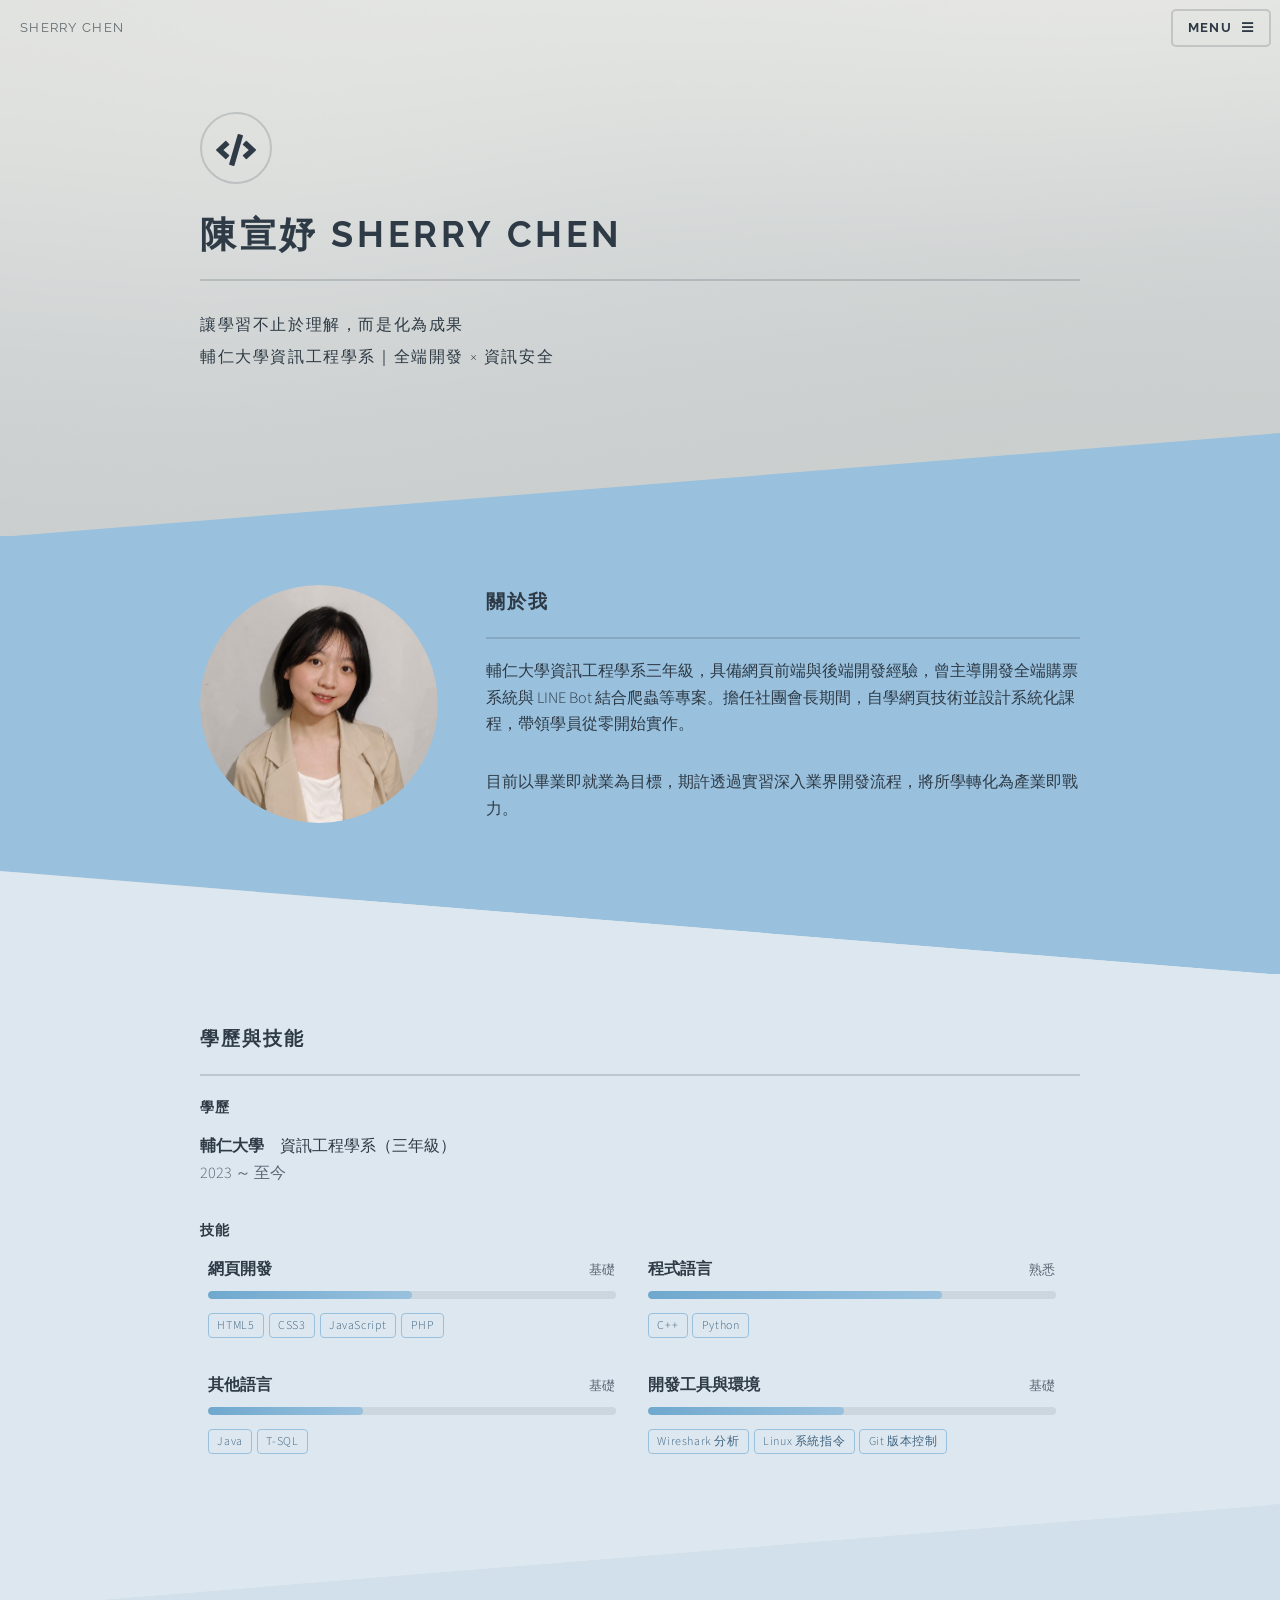
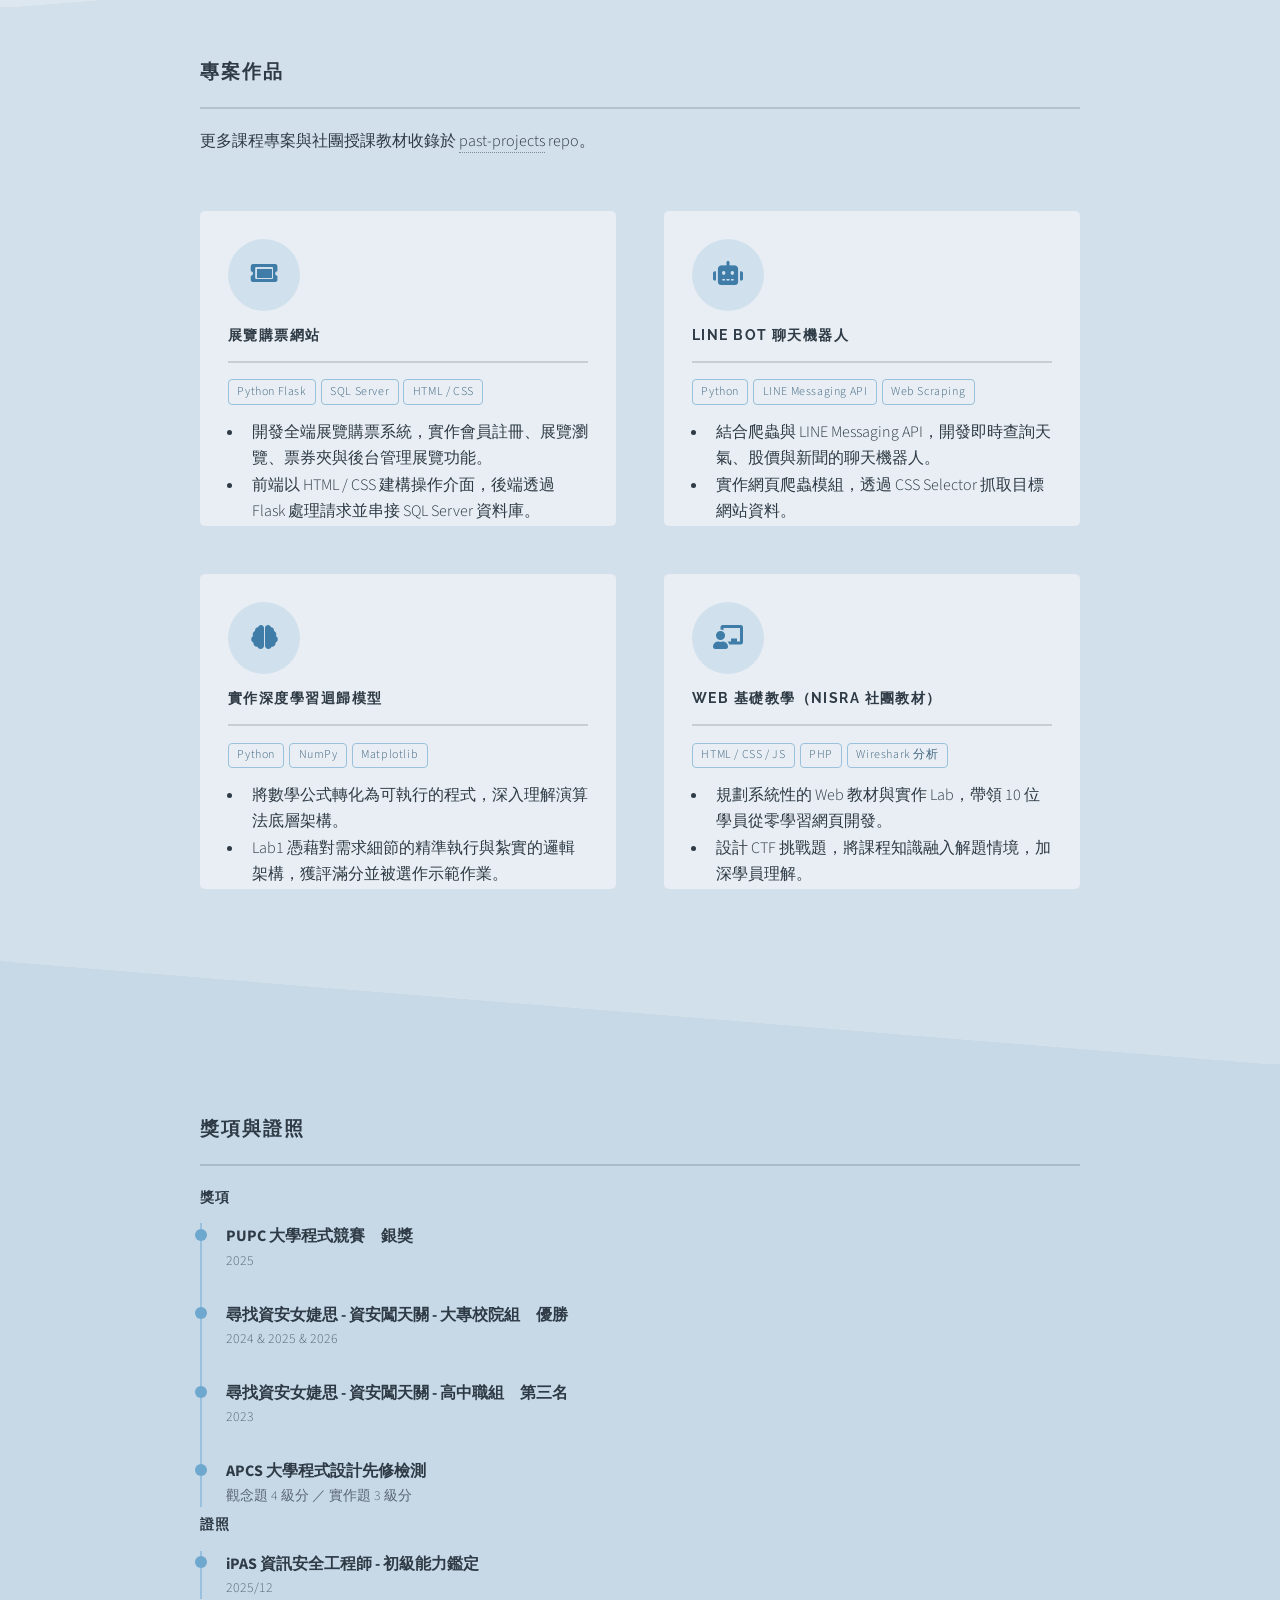
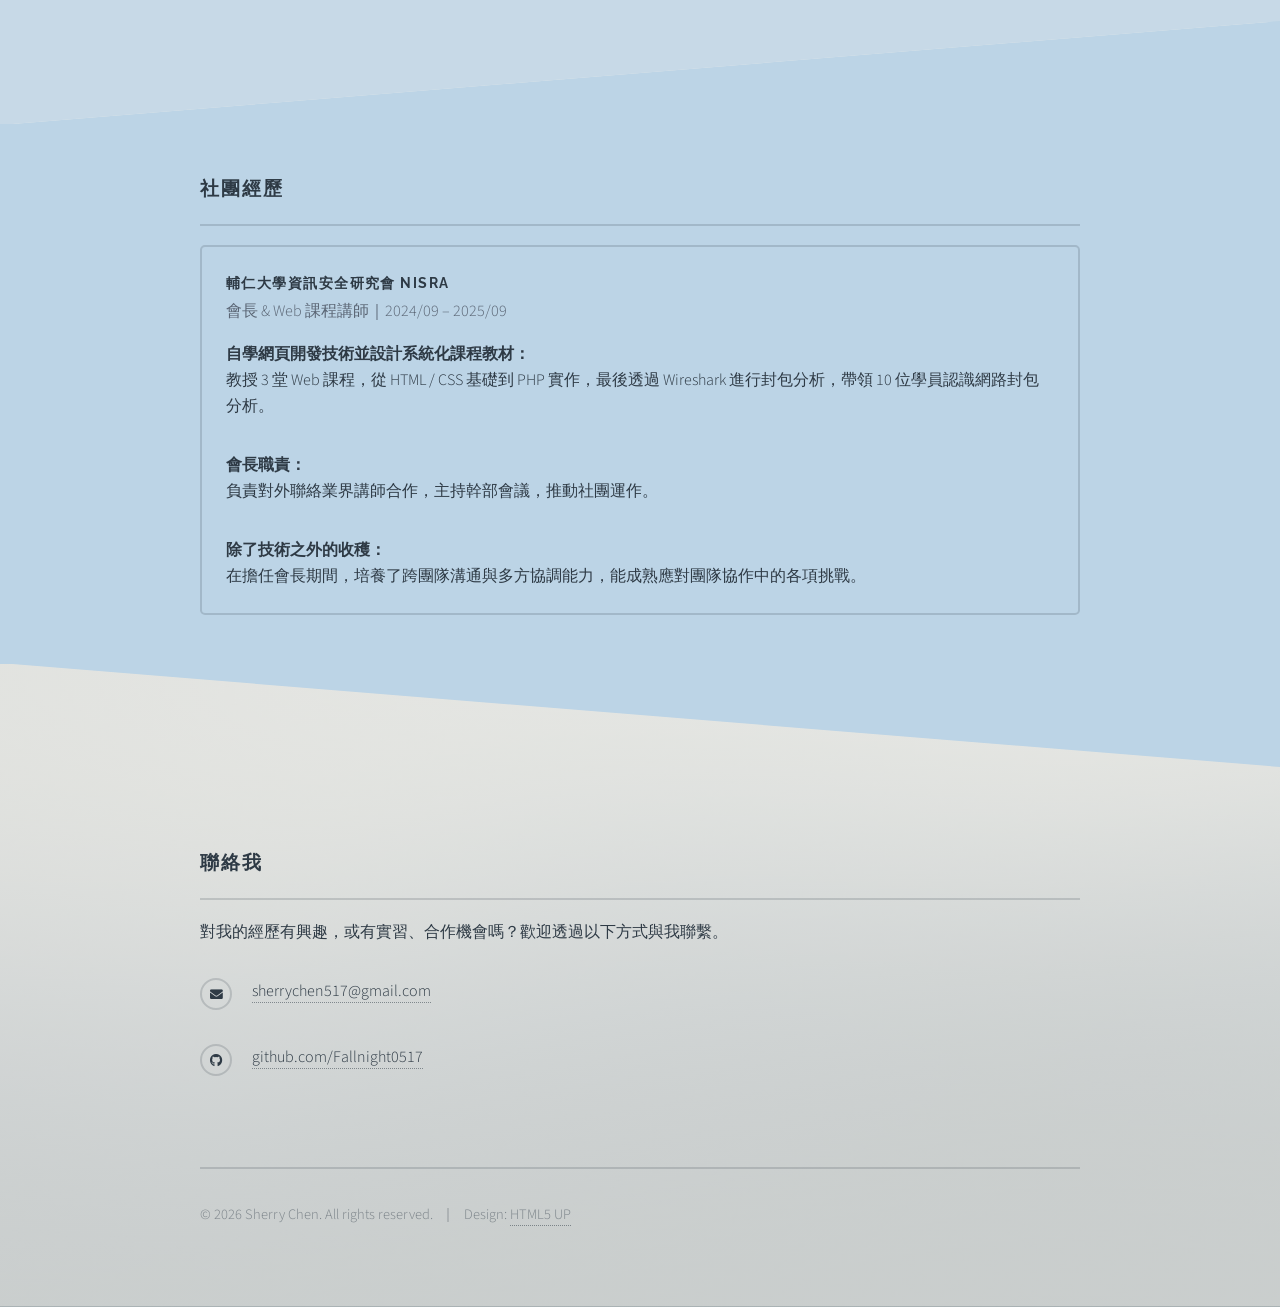
==== commit 38274a0c: "Update title, remove 陳宣妤 outside banner, add 2026 award year Co-Authored-By: Claude Opus 4.8 (1M con" ====
--- a/index.html
+++ b/index.html
@@ -6,10 +6,10 @@
 -->
 <html lang="zh-Hant">
 	<head>
-		<title>陳宣妤 Sherry Chen｜個人履歷</title>
+		<title>Sherry Chen | Personal Page</title>
 		<meta charset="utf-8" />
 		<meta name="viewport" content="width=device-width, initial-scale=1, user-scalable=no" />
-		<meta name="description" content="陳宣妤 Sherry Chen — 輔仁大學資訊工程學系。具備網頁前後端開發經驗，曾主導全端購票系統與 LINE Bot 專案，並擔任資安社團會長。" />
+		<meta name="description" content="Sherry Chen — 輔仁大學資訊工程學系。具備網頁前後端開發經驗，曾主導全端購票系統與 LINE Bot 專案，並擔任資安社團會長。" />
 		<link rel="stylesheet" href="assets/css/main.css" />
 		<noscript><link rel="stylesheet" href="assets/css/noscript.css" /></noscript>
 		<style>
@@ -96,7 +96,7 @@
 
 				<!-- Header -->
 					<header id="header" class="alt">
-						<h1><a href="#banner">陳宣妤 <span style="opacity:.7;font-weight:400;">Sherry Chen</span></a></h1>
+						<h1><a href="#banner"><span style="opacity:.7;font-weight:400;">Sherry Chen</span></a></h1>
 						<nav>
 							<a href="#menu">Menu</a>
 						</nav>
@@ -135,7 +135,7 @@
 						<!-- About -->
 							<section id="about" class="wrapper spotlight style2">
 								<div class="inner">
-									<span class="image"><img src="images/profile.jpg" alt="陳宣妤 Sherry Chen" /></span>
+									<span class="image"><img src="images/profile.jpg" alt="Sherry Chen" /></span>
 									<div class="content">
 										<h2 class="major">關於我</h2>
 										<p>輔仁大學資訊工程學系三年級，具備網頁前端與後端開發經驗，曾主導開發全端購票系統與 LINE Bot 結合爬蟲等專案。擔任社團會長期間，自學網頁技術並設計系統化課程，帶領學員從零開始實作。</p>
@@ -241,7 +241,7 @@
 										</li>
 										<li>
 											<span class="ttl">尋找資安女婕思 - 資安闖天關 - 大專校院組　優勝</span>
-											<div class="meta">2024 & 2025</div>
+											<div class="meta">2024 & 2025 & 2026</div>
 										</li>
 										<li>
 											<span class="ttl">尋找資安女婕思 - 資安闖天關 - 高中職組　第三名</span>
@@ -292,7 +292,7 @@
 								<li class="icon brands fa-github"><a href="https://github.com/Fallnight0517" target="_blank" rel="noopener">github.com/Fallnight0517</a></li>
 							</ul>
 							<ul class="copyright">
-								<li>&copy; 2026 陳宣妤 Sherry Chen. All rights reserved.</li><li>Design: <a href="http://html5up.net">HTML5 UP</a></li>
+								<li>&copy; 2026 Sherry Chen. All rights reserved.</li><li>Design: <a href="http://html5up.net">HTML5 UP</a></li>
 							</ul>
 						</div>
 					</section>
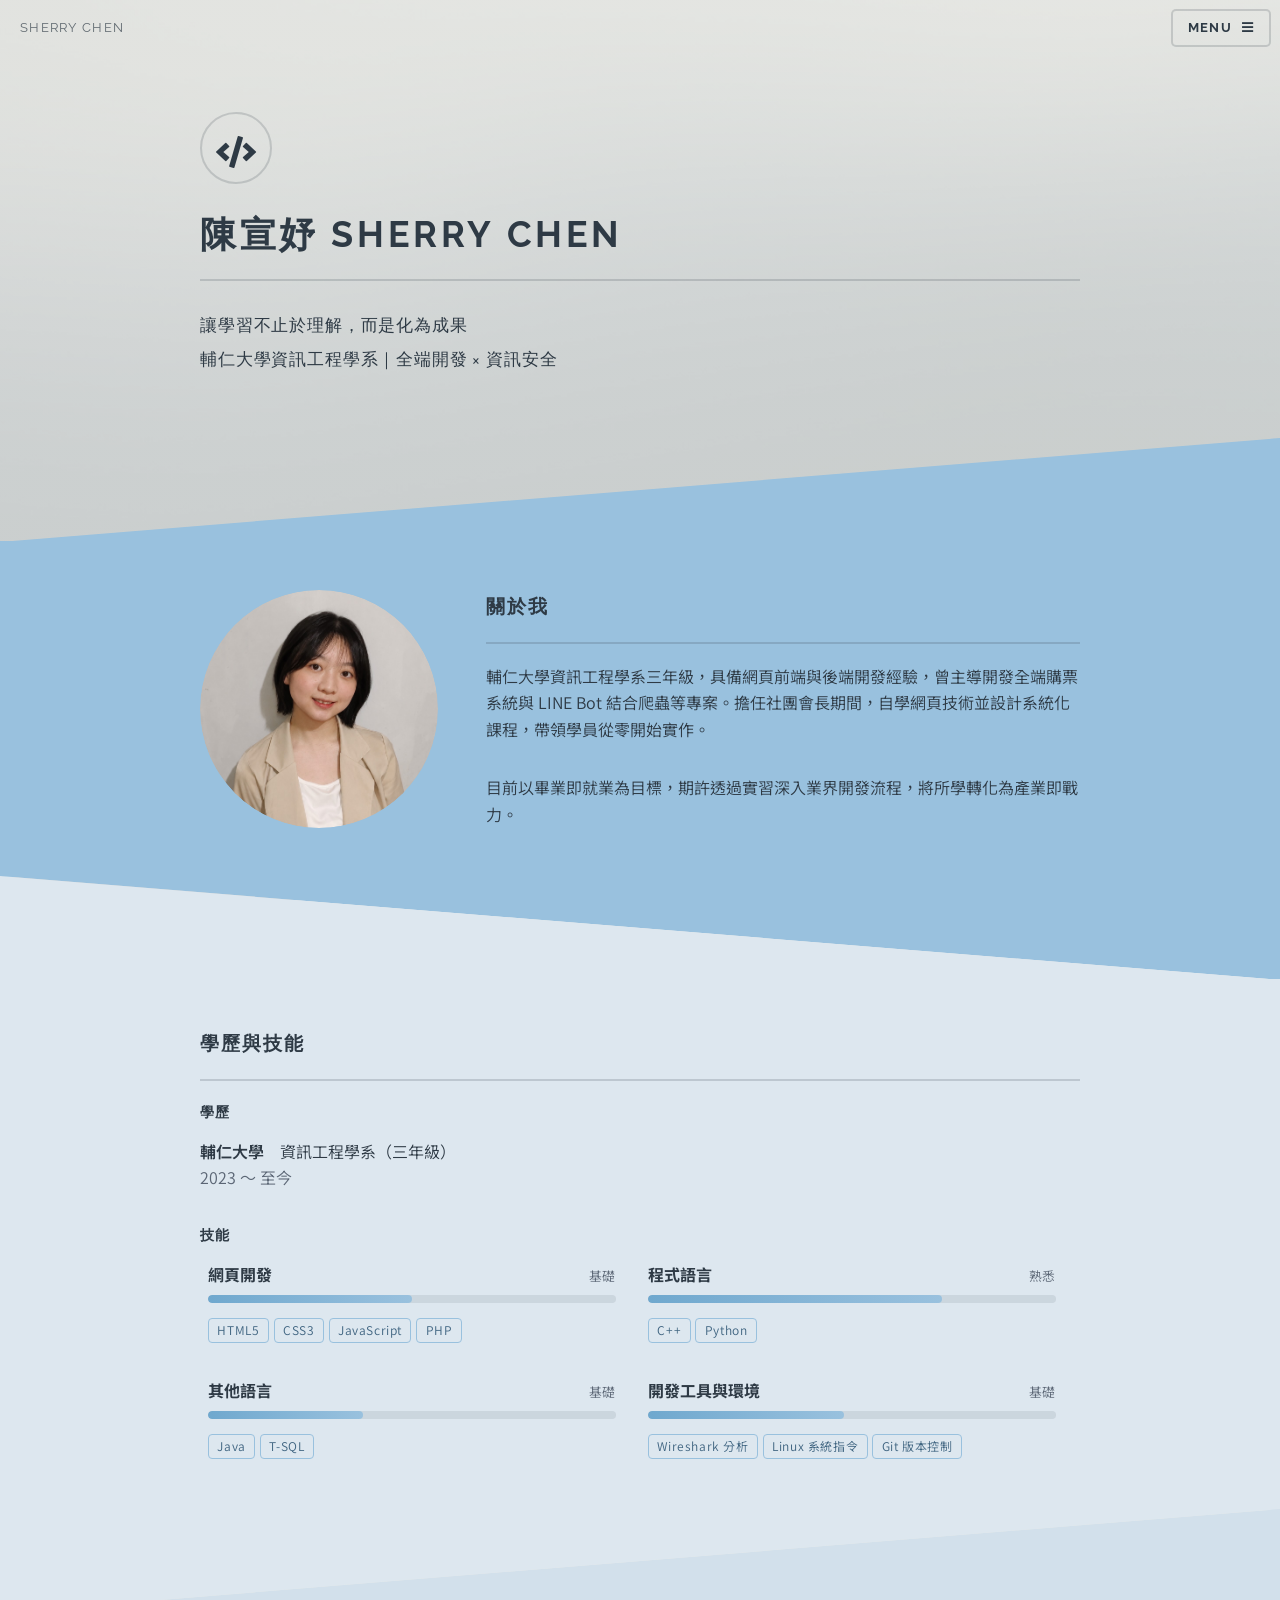
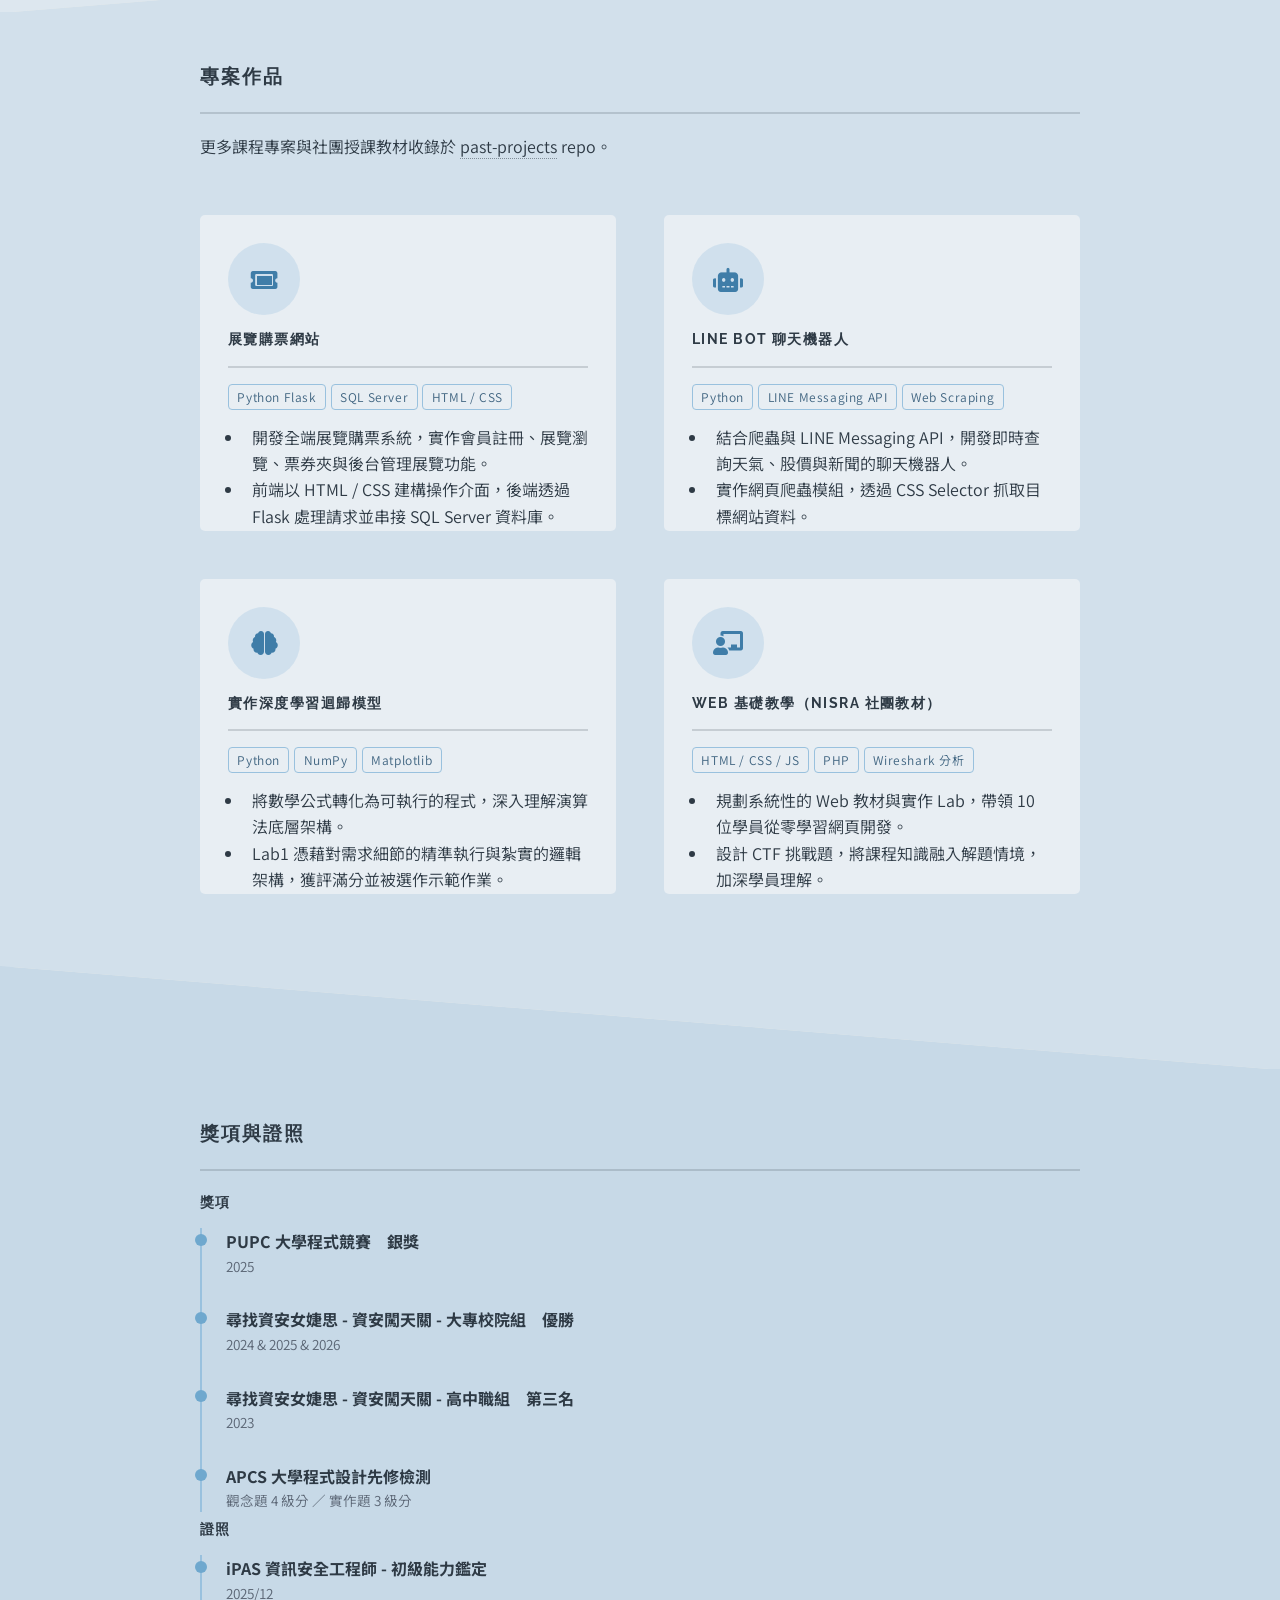
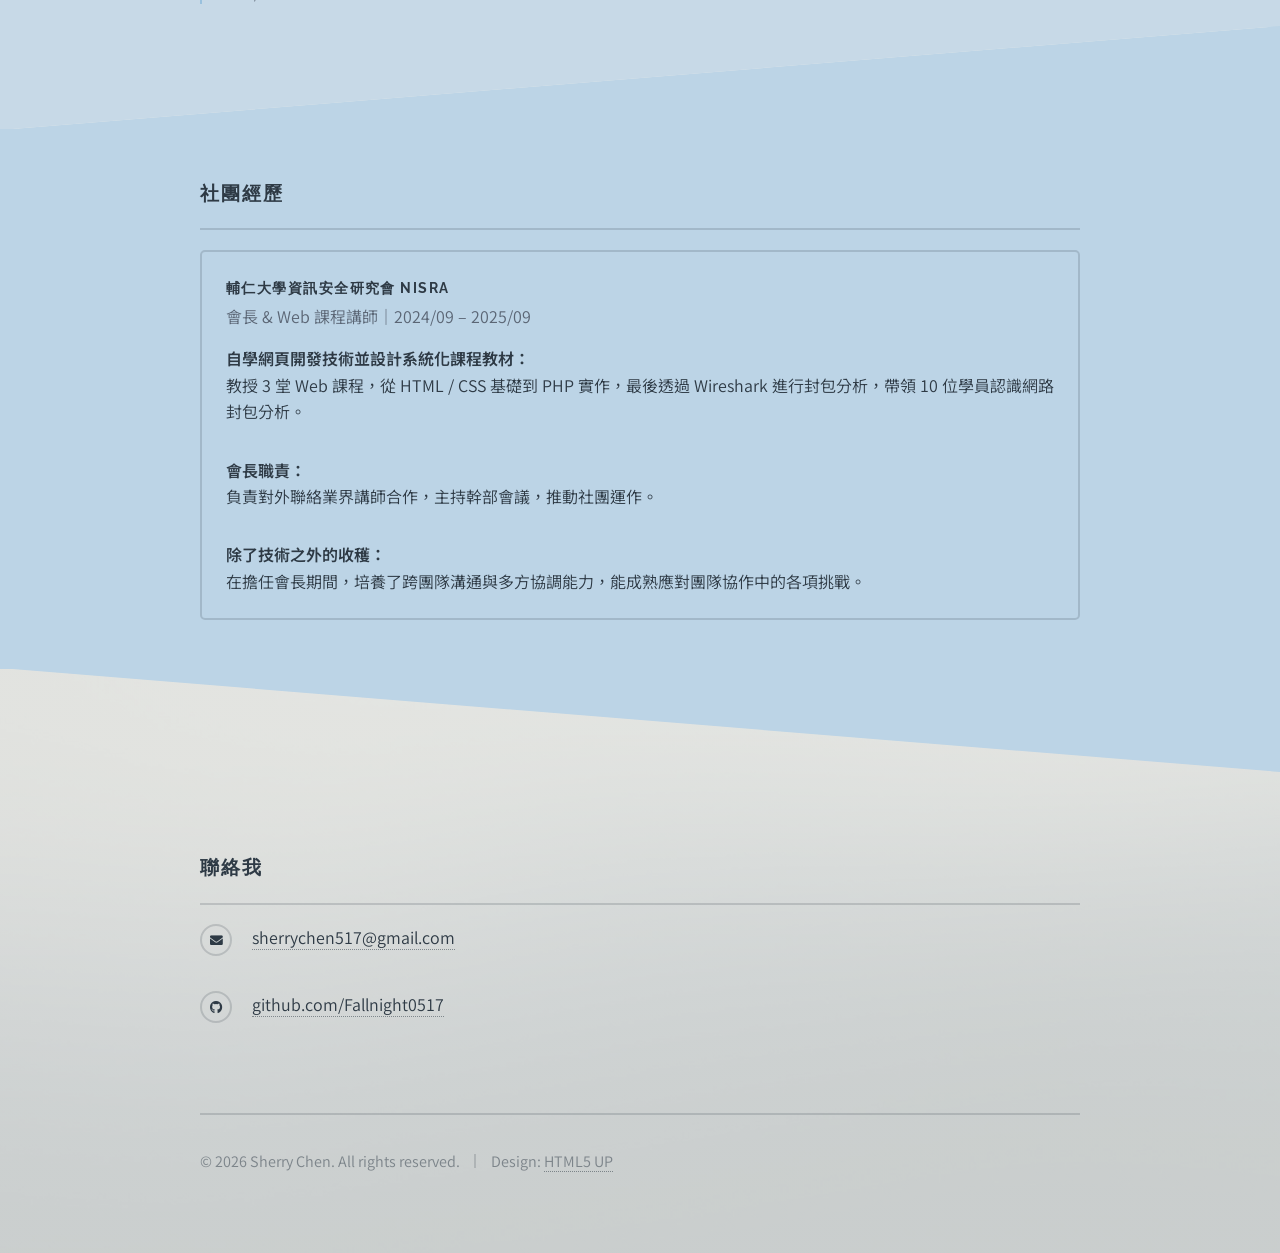
==== commit ab8e26bf: "Remove intro paragraph from contact section Co-Authored-By: Claude Opus 4.8 (1M context) <noreply@an" ====
--- a/index.html
+++ b/index.html
@@ -286,7 +286,6 @@
 					<section id="footer">
 						<div class="inner">
 							<h2 class="major">聯絡我</h2>
-							<p>對我的經歷有興趣，或有實習、合作機會嗎？歡迎透過以下方式與我聯繫。</p>
 							<ul class="contact">
 								<li class="icon solid fa-envelope"><a href="mailto:sherrychen517@gmail.com">sherrychen517@gmail.com</a></li>
 								<li class="icon brands fa-github"><a href="https://github.com/Fallnight0517" target="_blank" rel="noopener">github.com/Fallnight0517</a></li>
--- a/assets/css/main.css
+++ b/assets/css/main.css
@@ -1,5 +1,6 @@
 @import url(fontawesome-all.min.css);
 @import url("https://fonts.googleapis.com/css?family=Raleway:200,700|Source+Sans+Pro:300,600,300italic,600italic");
+@import url("https://fonts.googleapis.com/css2?family=Noto+Sans+TC:wght@300..600&display=swap");
 
 /*
 	Solid State by HTML5 UP
@@ -124,9 +125,9 @@
 
 	body, input, select, textarea {
 		color: #2e3a45;
-		font-family: "Source Sans Pro", Helvetica, sans-serif;
+		font-family: "Noto Sans TC", "Source Sans Pro", Helvetica, sans-serif;
 		font-size: 16.5pt;
-		font-weight: 300;
+		font-weight: 350;
 		line-height: 1.65;
 	}
 
@@ -266,7 +267,7 @@
 		}
 
 		h1 span, h2 span, h3 span, h4 span, h5 span, h6 span {
-			font-weight: 200;
+			font-weight: 300;
 		}
 
 		h1.major, h2.major, h3.major, h4.major, h5.major, h6.major {
@@ -2273,7 +2274,7 @@
 			font-family: "Source Sans Pro", Helvetica, sans-serif;
 			text-transform: none;
 			letter-spacing: 0;
-			font-weight: 300;
+			font-weight: 400;
 			padding-left: 2.4em;
 			padding-right: 0.75em;
 			position: relative;
@@ -3329,7 +3330,7 @@
 					display: block;
 					font-family: Raleway, Helvetica, sans-serif;
 					font-size: 0.8em;
-					font-weight: 200;
+					font-weight: 300;
 					letter-spacing: 0.1em;
 					line-height: 1.85em;
 					padding: 0.75em 0;
@@ -3454,9 +3455,9 @@
 			filter: blur(0);
 			opacity: 1;
 			font-family: Raleway, Helvetica, sans-serif;
-			font-size: 1em;
-			font-weight: 200;
-			letter-spacing: 0.1em;
+			font-size: 1.05em;
+			font-weight: 400;
+			letter-spacing: 0.05em;
 			line-height: 2;
 			text-transform: uppercase;
 		}
@@ -3567,7 +3568,7 @@
 		#wrapper > header p {
 			font-family: Raleway, Helvetica, sans-serif;
 			font-size: 1em;
-			font-weight: 200;
+			font-weight: 300;
 			letter-spacing: 0.1em;
 			line-height: 2;
 			text-transform: uppercase;
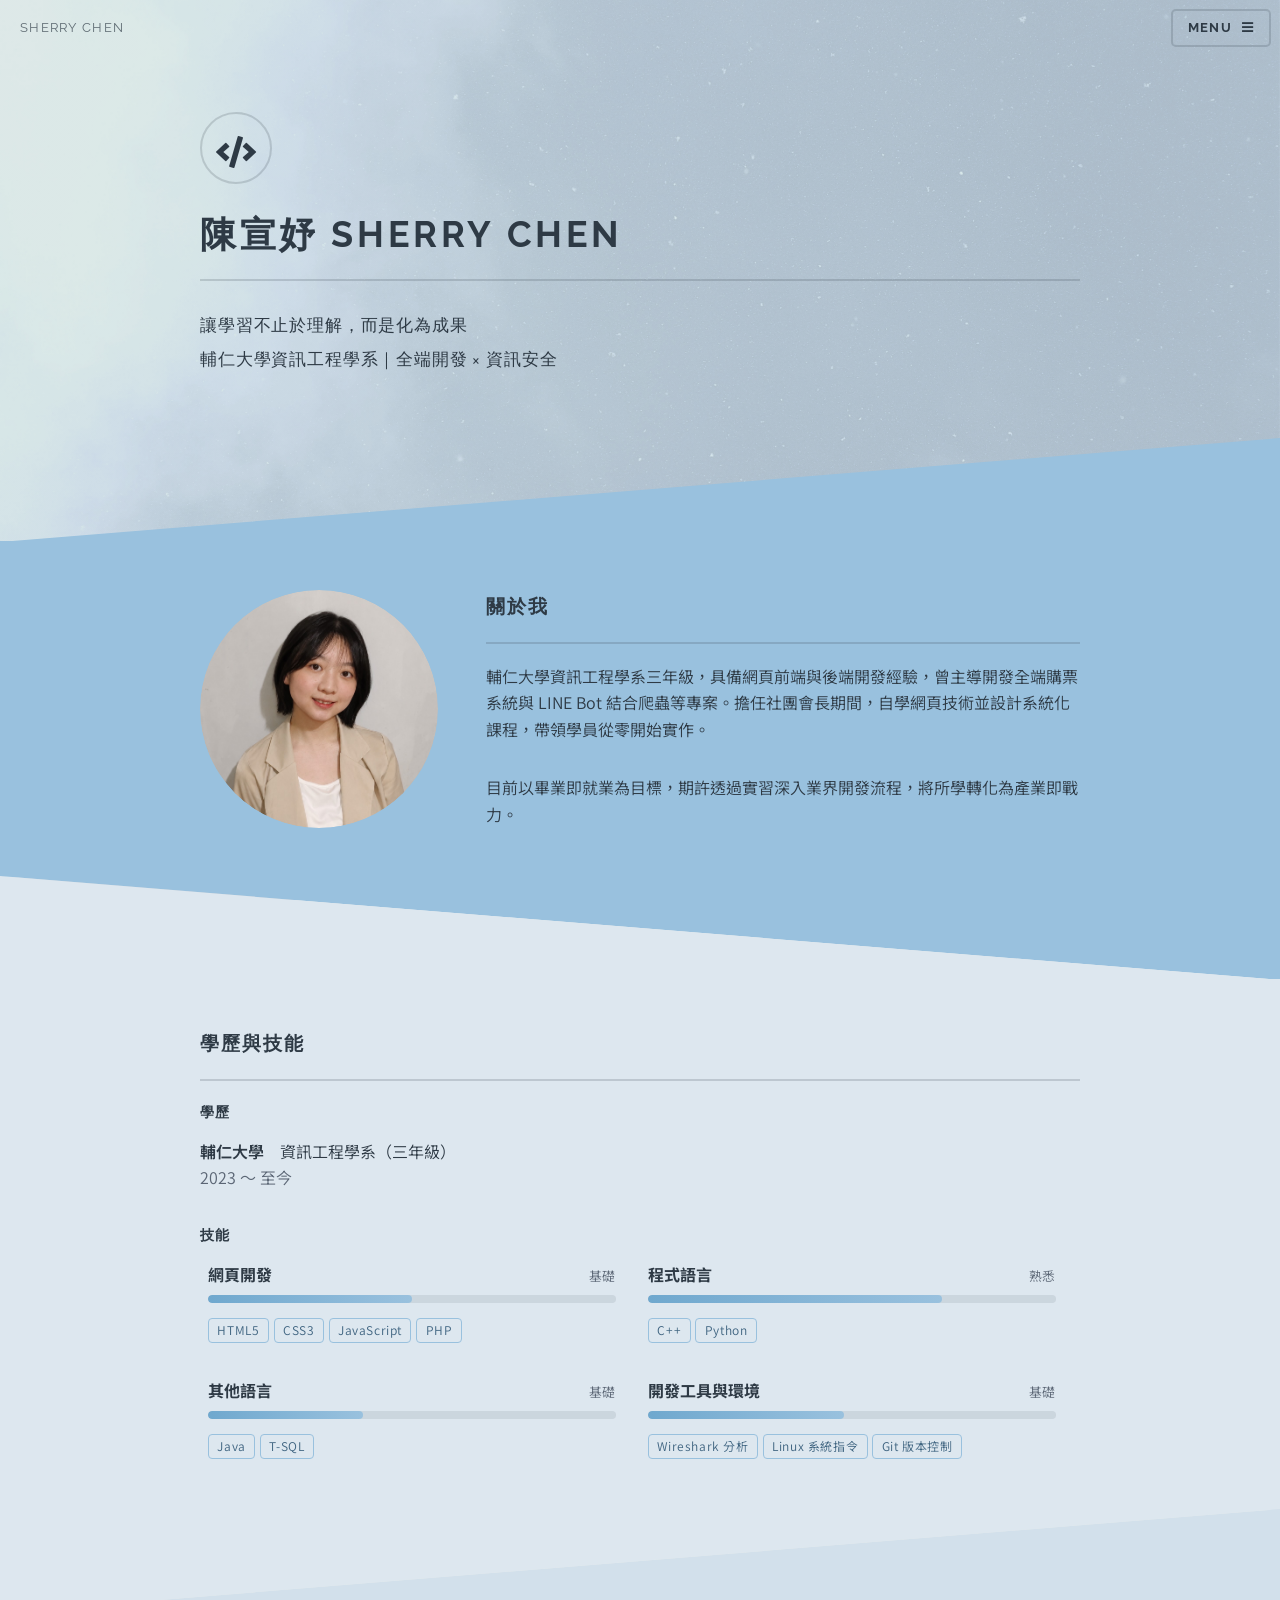
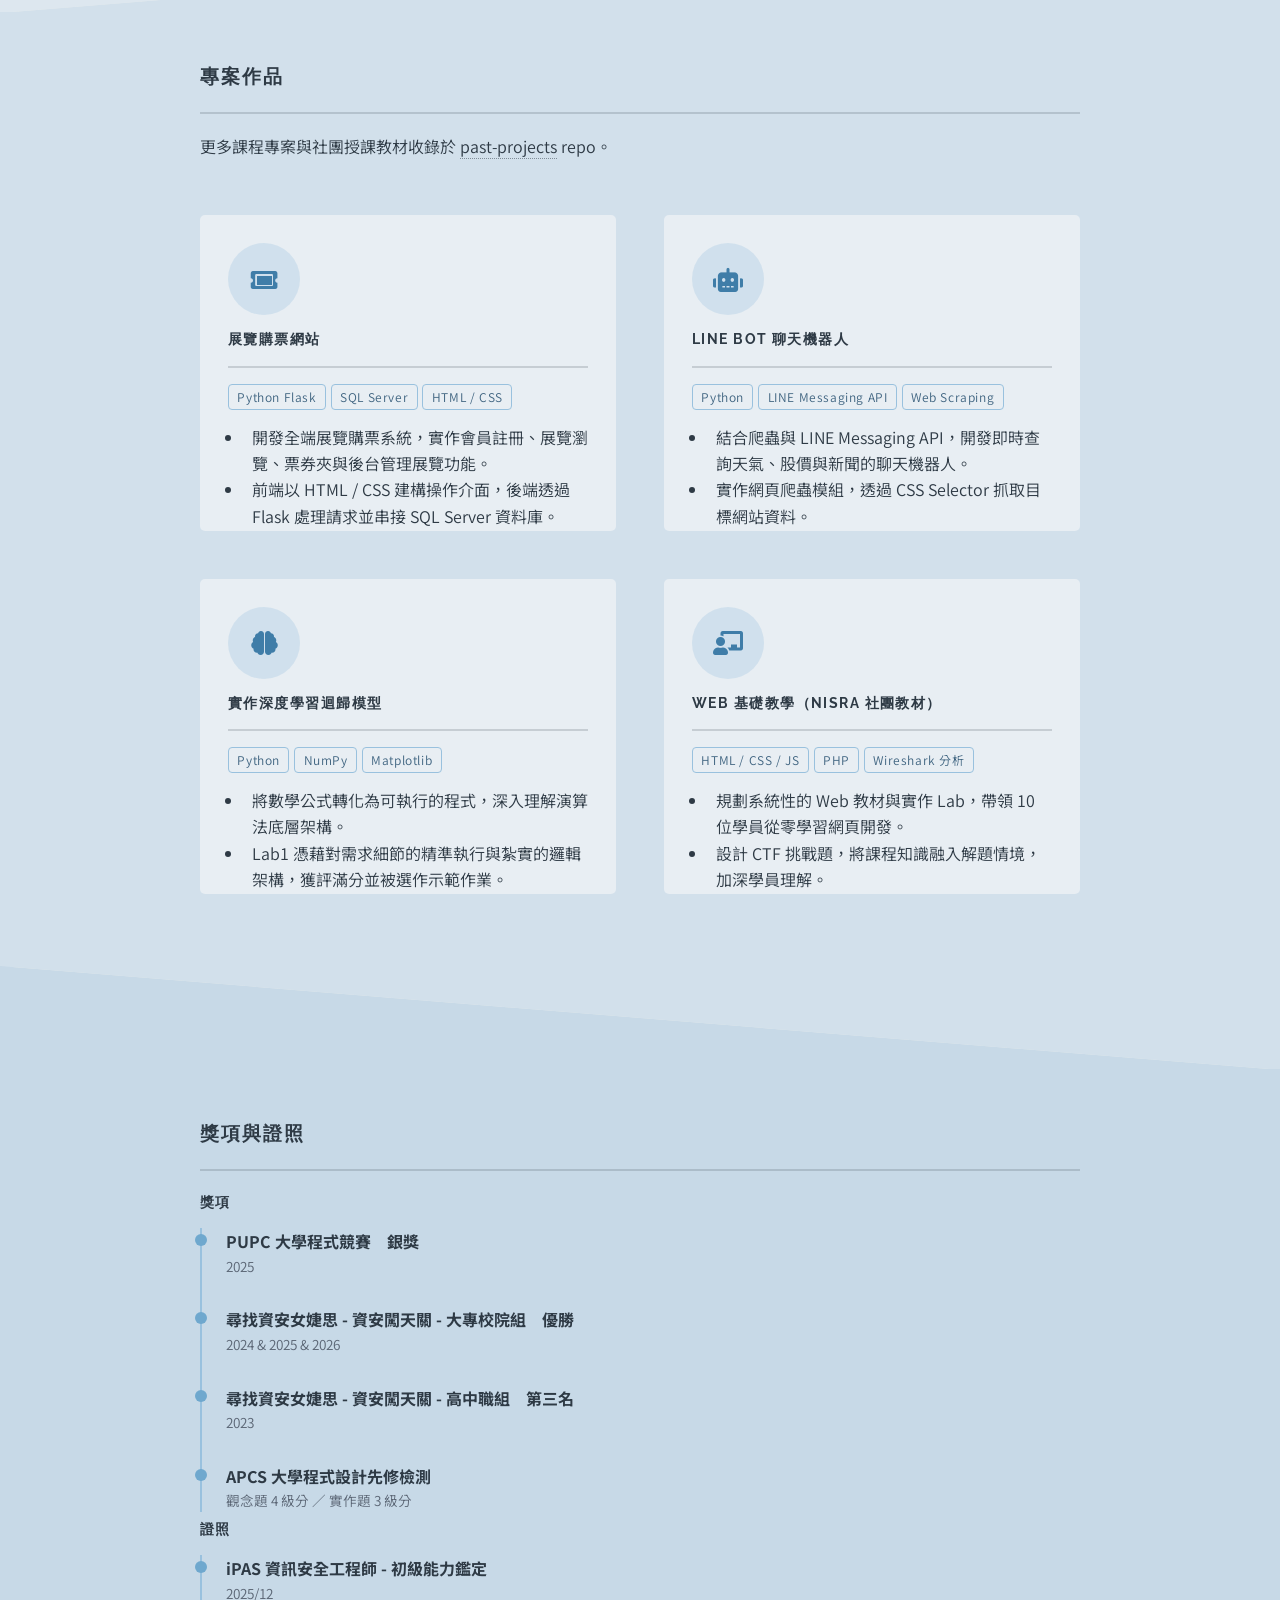
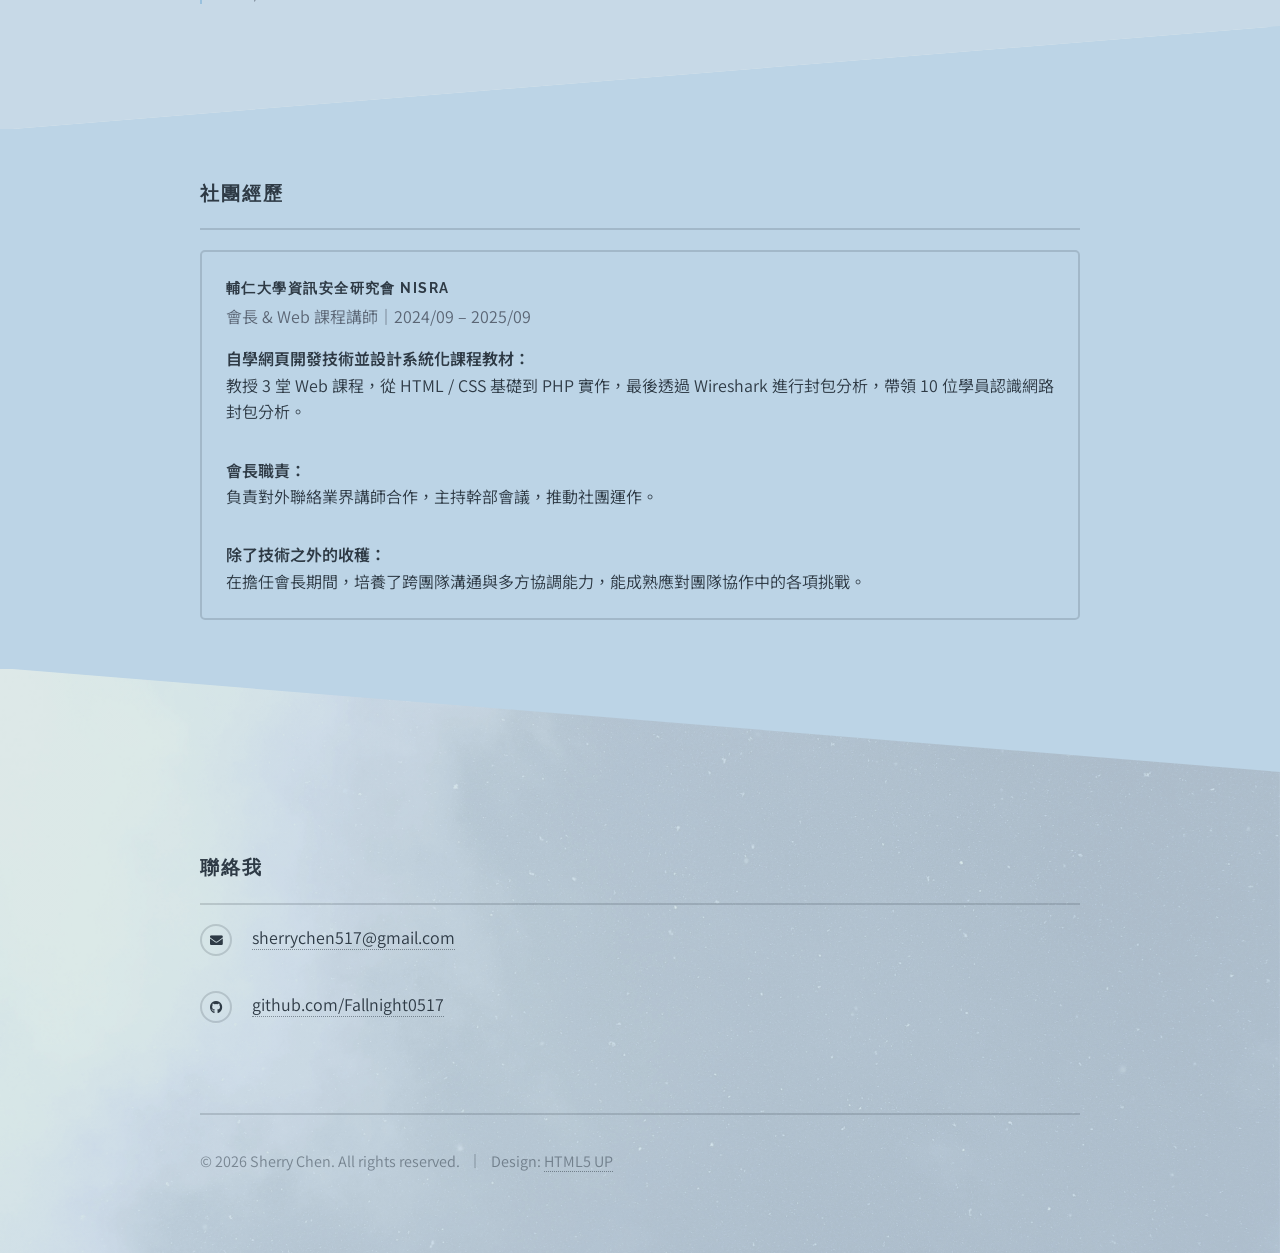
==== commit 32a84b2f: "Bump menu link weight to 350, drop close button text Co-Authored-By: Claude Opus 4.8 (1M context) <n" ====
--- a/index.html
+++ b/index.html
@@ -115,7 +115,7 @@
 								<li><a href="#club">社團經歷</a></li>
 								<li><a href="#footer">聯絡我</a></li>
 							</ul>
-							<a href="#" class="close">Close</a>
+							<a href="#" class="close"></a>
 						</div>
 					</nav>
 
--- a/assets/css/main.css
+++ b/assets/css/main.css
@@ -100,8 +100,8 @@
 	}
 
 	body {
-		background-color: #f0efeb;
-		background-image: linear-gradient(to top, rgba(240, 239, 235, 0.82), rgba(240, 239, 235, 0.82)), url("../../images/bg.jpg");
+		background-color: #eef0ee;
+		background-image: linear-gradient(to top, rgba(238, 240, 238, 0.5), rgba(238, 240, 238, 0.5)), url("../../images/new_bg.jpg");
 		background-size: auto,  cover;
 		background-attachment: fixed,@@ -3330,7 +3330,7 @@
 					display: block;
 					font-family: Raleway, Helvetica, sans-serif;
 					font-size: 0.8em;
-					font-weight: 300;
+					font-weight: 350;
 					letter-spacing: 0.1em;
 					line-height: 1.85em;
 					padding: 0.75em 0;
@@ -3466,8 +3466,8 @@
 
 			#banner {
 				padding: 7em 0 8.25em 0 ;
-				background-color: #f0efeb;
-				background-image: linear-gradient(to top, rgba(240, 239, 235, 0.82), rgba(240, 239, 235, 0.82)), url("../../images/bg.jpg");
+				background-color: #eef0ee;
+				background-image: linear-gradient(to top, rgba(238, 240, 238, 0.5), rgba(238, 240, 238, 0.5)), url("../../images/new_bg.jpg");
 				background-size: auto,  cover;
 				background-position: center,@@ -3578,8 +3578,8 @@
 
 		#wrapper > header {
 			padding: 9em 0 6.25em 0 ;
-			background-color: #f0efeb;
-			background-image: linear-gradient(to top, rgba(240, 239, 235, 0.82), rgba(240, 239, 235, 0.82)), url("../../images/bg.jpg");
+			background-color: #eef0ee;
+			background-image: linear-gradient(to top, rgba(238, 240, 238, 0.5), rgba(238, 240, 238, 0.5)), url("../../images/new_bg.jpg");
 			background-size: auto,  cover;
 			background-position: center,@@ -3688,19 +3688,19 @@
 		}
 
 		.wrapper.style2 {
-			background-color: #e8eef3;
+			background-color: #87afd1;
 		}
 
 			.wrapper.style2:before, .wrapper.style2:after {
-				background-image: url("data:image/svg+xml;charset=utf8,%3Csvg xmlns='http://www.w3.org/2000/svg' width='100' height='100' viewBox='0 0 100 100' preserveAspectRatio='none'%3E%3Cpolygon points='0,100 100,0 100,100' style='fill:%23e8eef3%3B' /%3E%3C/svg%3E");
+				background-image: url("data:image/svg+xml;charset=utf8,%3Csvg xmlns='http://www.w3.org/2000/svg' width='100' height='100' viewBox='0 0 100 100' preserveAspectRatio='none'%3E%3Cpolygon points='0,100 100,0 100,100' style='fill:%2387afd1%3B' /%3E%3C/svg%3E");
 			}
 
 			.wrapper.style2:before {
-				box-shadow: inset 0 -1px 0 0 #e8eef3, 0 1px 0 0 #e8eef3;
+				box-shadow: inset 0 -1px 0 0 #87afd1, 0 1px 0 0 #87afd1;
 			}
 
 			.wrapper.style2:after {
-				box-shadow: inset 0 -1px 0 0 #e8eef3, 0 1px 0 0 #e8eef3;
+				box-shadow: inset 0 -1px 0 0 #87afd1, 0 1px 0 0 #87afd1;
 			}
 
 		.wrapper.style3 {
@@ -4071,8 +4071,8 @@
 	@media screen and (max-width: 1280px) {
 
 		#footer {
-			background-color: #f0efeb;
-			background-image: linear-gradient(to top, rgba(240, 239, 235, 0.82), rgba(240, 239, 235, 0.82)), url("../../images/bg.jpg");
+			background-color: #eef0ee;
+			background-image: linear-gradient(to top, rgba(238, 240, 238, 0.5), rgba(238, 240, 238, 0.5)), url("../../images/new_bg.jpg");
 			background-size: auto,  cover;
 			background-position: center,
